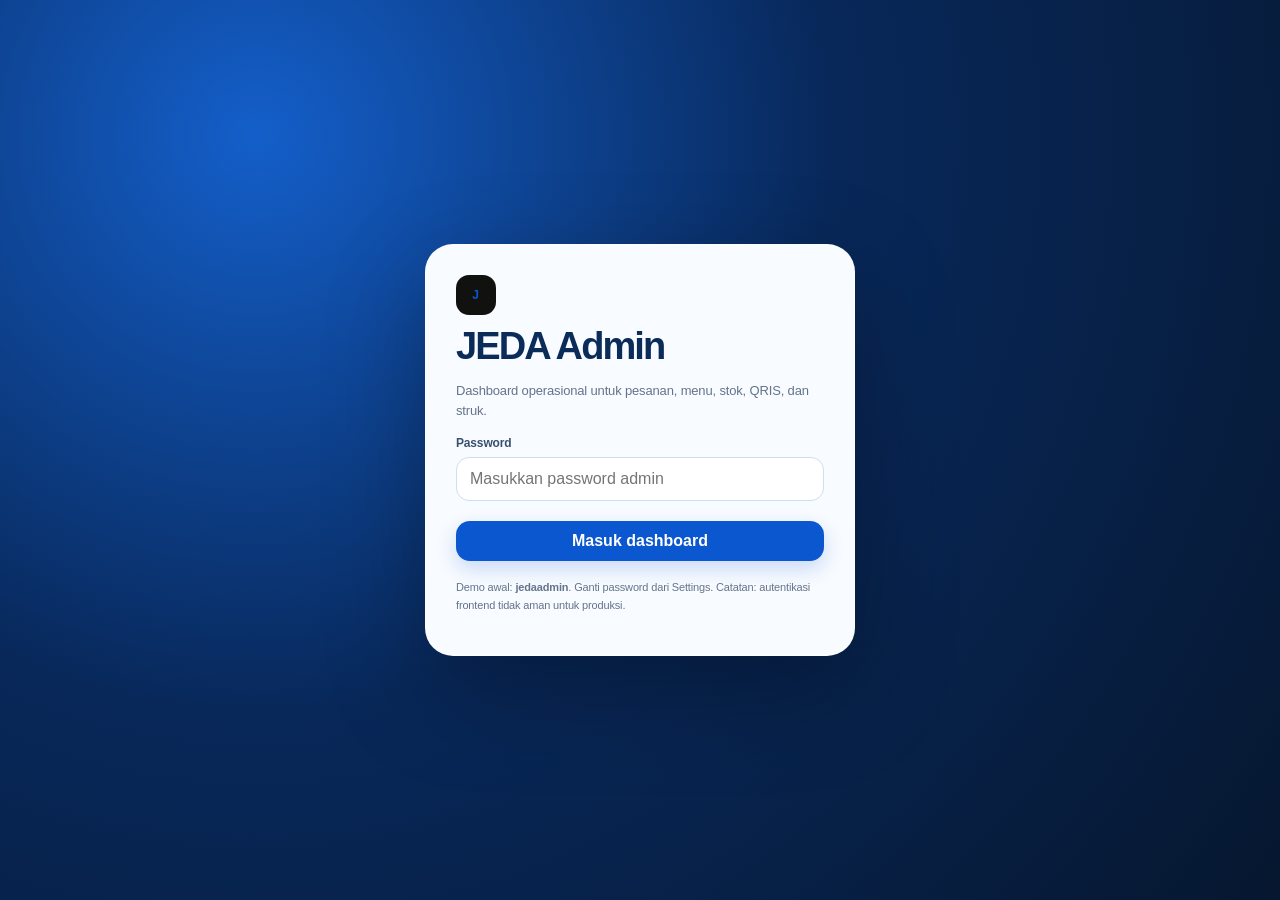
==== admin/index.html @ b6c86315 "Add files via upload" ====
<!doctype html>
<html lang="id">
<head>
  <meta charset="utf-8" />
  <meta name="viewport" content="width=device-width, initial-scale=1, viewport-fit=cover" />
  <meta name="theme-color" content="#0b57d0" />
  <title>JEDA Space — Order at Your Table</title>
  <style>
    :root{
      --ink:#171713;--muted:#6f7068;--paper:#f4f1e8;--card:#fffdf7;--line:#ded8ca;
      --accent:#ffc928;--accent2:#fff4c2;--brown:#5f4636;--danger:#b42318;--warn:#b54708;
      --shadow:0 18px 50px rgba(33,33,25,.08);--radius:26px;--radius-sm:16px;
    }
    *{box-sizing:border-box} html{scroll-behavior:smooth}
    body{margin:0;background:var(--paper);color:var(--ink);font-family:Inter,ui-sans-serif,-apple-system,BlinkMacSystemFont,"Segoe UI",sans-serif;letter-spacing:-.01em}
    button,input,select,textarea{font:inherit} button{cursor:pointer}
    .hidden{display:none!important}
    .app{min-height:100vh}
    .shell{width:min(1180px,calc(100% - 28px));margin:0 auto}
    .topbar{position:sticky;top:0;z-index:40;background:color-mix(in srgb,var(--paper) 88%,transparent);backdrop-filter:blur(16px);border-bottom:1px solid rgba(86,82,72,.11)}
    .topbar-in{height:74px;display:flex;align-items:center;gap:18px;justify-content:space-between}
    .brand{display:flex;align-items:center;gap:12px;text-decoration:none;color:inherit;min-width:0}
    .brand-mark{width:40px;height:40px;border-radius:13px;background:#11110f;color:var(--accent);display:grid;place-items:center;font-weight:900;font-size:12px;letter-spacing:.08em;overflow:hidden;flex:0 0 auto}
    .brand-mark img{width:100%;height:100%;object-fit:cover}
    .brand-copy b{display:block;font-size:17px;line-height:1}.brand-copy span{display:block;color:var(--muted);font-size:11px;margin-top:5px;letter-spacing:.06em;text-transform:uppercase}
    .table-pill,.status-pill,.chip{display:inline-flex;align-items:center;gap:8px;border:1px solid var(--line);background:rgba(255,255,255,.42);padding:9px 12px;border-radius:999px;font-size:12px;font-weight:700}
    .dot{width:7px;height:7px;border-radius:50%;background:var(--accent);box-shadow:0 0 0 4px rgba(189,255,99,.18)}
    .hero{padding:46px 0 28px}.hero-grid{display:grid;grid-template-columns:1.25fr .75fr;gap:22px}
    .hero-card{border-radius:34px;background:#11110f;color:#fff;padding:40px;min-height:360px;position:relative;overflow:hidden;box-shadow:var(--shadow)}
    .hero-card:after{content:"";position:absolute;width:360px;height:360px;border-radius:50%;right:-120px;bottom:-170px;background:radial-gradient(circle at 30% 30%,var(--accent),rgba(189,255,99,.05) 60%,transparent 65%);opacity:.9}
    .eyebrow{font-size:12px;text-transform:uppercase;letter-spacing:.16em;color:#c8c8bf;font-weight:800}.hero h1{font-size:clamp(42px,6vw,76px);line-height:.92;letter-spacing:-.06em;margin:18px 0 20px;max-width:740px}.hero p{max-width:620px;color:#c8c8bf;line-height:1.7;font-size:15px}
    .hero-row{display:flex;gap:10px;flex-wrap:wrap;margin-top:30px}.hero-badge{font-size:12px;padding:10px 12px;border-radius:999px;background:#262620;border:1px solid #3b3b33;color:#f3f0e8}
    .mini-panel{background:var(--card);border:1px solid var(--line);border-radius:34px;padding:26px;display:flex;flex-direction:column;justify-content:space-between;box-shadow:var(--shadow)}
    .mini-panel .label{color:var(--muted);font-size:12px;text-transform:uppercase;letter-spacing:.13em;font-weight:800}.mini-panel .big{font-size:30px;line-height:1.1;font-weight:850;letter-spacing:-.04em;margin:12px 0}.mini-panel .note{color:var(--muted);font-size:13px;line-height:1.6}
    .order-trace{display:grid;gap:10px;margin-top:24px}.trace-row{display:flex;gap:11px;align-items:center;font-size:13px}.trace-no{width:28px;height:28px;border-radius:50%;display:grid;place-items:center;background:#efebdf;border:1px solid var(--line);font-weight:800}.trace-row.active .trace-no{background:var(--accent);border-color:var(--accent)}
    .section{padding:28px 0 100px}.section-head{display:flex;align-items:end;justify-content:space-between;gap:20px;margin-bottom:20px}.section-head h2{font-size:32px;letter-spacing:-.04em;margin:0}.section-head p{margin:7px 0 0;color:var(--muted);font-size:14px}
    .category-row{display:flex;gap:9px;overflow:auto;padding:3px 0 14px;scrollbar-width:none}.category-row::-webkit-scrollbar{display:none}.category-btn{white-space:nowrap;padding:11px 15px;border-radius:999px;border:1px solid var(--line);background:transparent;font-weight:750;color:#56564f}.category-btn.active{background:var(--ink);color:#fff;border-color:var(--ink)}
    .menu-grid{display:grid;grid-template-columns:repeat(3,1fr);gap:16px}.menu-card{background:var(--card);border:1px solid var(--line);border-radius:24px;padding:18px;display:flex;flex-direction:column;min-height:250px;transition:.22s transform,.22s box-shadow}.menu-card:hover{transform:translateY(-3px);box-shadow:var(--shadow)}
    .menu-visual{height:112px;border-radius:18px;background:linear-gradient(135deg,#27241f,#65513f);position:relative;overflow:hidden;padding:16px;color:#fff;display:flex;align-items:flex-end}.menu-visual:after{content:"";position:absolute;width:90px;height:90px;border-radius:50%;right:-20px;top:-20px;background:var(--accent);opacity:.88}.menu-visual[data-cat="Non Coffee"]{background:linear-gradient(135deg,#4d5240,#89936a)}.menu-visual[data-cat="Food"]{background:linear-gradient(135deg,#6f4d36,#b9865f)}.menu-visual[data-cat="Snack"]{background:linear-gradient(135deg,#5f5d4a,#afa67d)}
    .menu-visual span{position:relative;z-index:2;text-transform:uppercase;letter-spacing:.14em;font-size:10px;font-weight:800;opacity:.85}.menu-body{padding-top:16px}.menu-top{display:flex;justify-content:space-between;gap:12px}.menu-name{font-size:18px;font-weight:850;line-height:1.15}.menu-price{font-size:15px;font-weight:850;white-space:nowrap}.menu-desc{color:var(--muted);font-size:12px;line-height:1.55;margin:8px 0 14px;min-height:38px}.menu-foot{display:flex;justify-content:space-between;align-items:center;gap:10px;margin-top:auto}.stock{font-size:11px;color:var(--muted)}
    .btn{border:0;border-radius:14px;padding:11px 14px;background:var(--ink);color:#fff;font-weight:800}.btn:hover{filter:brightness(1.08)}.btn.accent{background:var(--accent);color:var(--ink)}.btn.ghost{background:transparent;color:var(--ink);border:1px solid var(--line)}.btn.danger{background:#fff0ed;color:var(--danger);border:1px solid #ffd4cc}.btn.sm{padding:8px 10px;font-size:12px;border-radius:11px}
    .cart-fab{position:fixed;right:20px;bottom:20px;z-index:50;display:flex;align-items:center;gap:12px;background:var(--ink);color:#fff;border:0;border-radius:18px;padding:13px 15px 13px 16px;box-shadow:0 20px 55px rgba(0,0,0,.22)}.cart-fab .count{min-width:27px;height:27px;border-radius:9px;background:var(--accent);color:var(--ink);display:grid;place-items:center;font-weight:900}.cart-fab small{display:block;color:#bdbdb2;font-weight:650;text-align:left}.cart-fab strong{display:block;text-align:left}
    .drawer-backdrop{position:fixed;inset:0;background:rgba(17,17,15,.46);z-index:70;opacity:0;pointer-events:none;transition:.2s}.drawer-backdrop.open{opacity:1;pointer-events:auto}.drawer{position:absolute;right:0;top:0;height:100%;width:min(460px,100%);background:var(--paper);padding:22px;overflow:auto;transform:translateX(100%);transition:.25s}.drawer-backdrop.open .drawer{transform:translateX(0)}
    .drawer-head{display:flex;justify-content:space-between;align-items:center;margin-bottom:18px}.drawer-head h3{font-size:28px;letter-spacing:-.04em;margin:0}.icon-btn{width:40px;height:40px;border-radius:12px;border:1px solid var(--line);background:var(--card);font-weight:900}
    .cart-line{display:grid;grid-template-columns:1fr auto;gap:12px;border-bottom:1px solid var(--line);padding:14px 0}.cart-line h4{margin:0 0 6px}.cart-line small{color:var(--muted)}.qty{display:flex;align-items:center;gap:8px}.qty button{width:28px;height:28px;border-radius:9px;border:1px solid var(--line);background:var(--card)}
    .summary{margin-top:18px;padding:16px;border:1px solid var(--line);background:var(--card);border-radius:18px}.sumrow{display:flex;justify-content:space-between;font-size:13px;padding:7px 0}.sumrow.total{font-size:17px;font-weight:900;border-top:1px dashed var(--line);margin-top:8px;padding-top:13px}
    .field{display:grid;gap:7px;margin:14px 0}.field label{font-size:12px;font-weight:800;color:#505048}.field input,.field select,.field textarea{width:100%;border:1px solid var(--line);background:var(--card);border-radius:13px;padding:12px 13px;outline:none}.field input:focus,.field select:focus,.field textarea:focus{border-color:#93947e;box-shadow:0 0 0 3px rgba(189,255,99,.22)}
    .modal-backdrop{position:fixed;inset:0;background:rgba(10,10,9,.56);z-index:100;display:grid;place-items:center;padding:18px}.modal{width:min(540px,100%);max-height:92vh;overflow:auto;background:var(--paper);border-radius:28px;padding:24px;box-shadow:0 30px 100px rgba(0,0,0,.35)}.modal h3{font-size:29px;letter-spacing:-.04em;margin:0 0 8px}.modal p{color:var(--muted);font-size:13px;line-height:1.55}.qr-box{background:#fff;border-radius:22px;padding:18px;margin:16px auto;width:min(300px,100%);aspect-ratio:1;display:grid;place-items:center;border:1px solid var(--line)}.qr-box img{max-width:100%;max-height:100%;object-fit:contain}.qr-demo{display:grid;grid-template-columns:repeat(11,1fr);width:100%;height:100%;gap:2px;padding:8px}.qr-demo i{background:#fff}.qr-demo i.on{background:#111}
    .order-banner{margin:0 auto 25px;background:var(--accent2);border:1px solid #cde898;border-radius:22px;padding:18px;display:flex;align-items:center;justify-content:space-between;gap:16px}.order-banner strong{font-size:16px}.order-banner p{font-size:12px;color:#5d644d;margin:5px 0 0}
    .rating{display:flex;gap:6px;font-size:26px}.star{border:0;background:transparent;padding:2px;filter:grayscale(1);opacity:.45}.star.on,.star:hover{filter:none;opacity:1}
    /* admin */
    .admin{background:#efede7;min-height:100vh}.admin-shell{display:grid;grid-template-columns:250px 1fr;min-height:100vh}.sidebar{background:#12120f;color:#fff;padding:24px 18px;position:sticky;top:0;height:100vh}.side-brand{padding:7px 8px 26px;border-bottom:1px solid #2a2a24}.side-brand h2{margin:0;font-size:23px}.side-brand span{display:block;color:#919188;font-size:11px;margin-top:5px;text-transform:uppercase;letter-spacing:.13em}.nav{display:grid;gap:6px;margin-top:20px}.nav button{border:0;background:transparent;color:#aaa99f;padding:12px 12px;border-radius:12px;text-align:left;font-weight:750}.nav button.active,.nav button:hover{background:#24241f;color:#fff}.side-bottom{position:absolute;bottom:24px;left:18px;right:18px}.admin-main{padding:26px}.admin-head{display:flex;justify-content:space-between;gap:16px;align-items:center;margin-bottom:22px}.admin-head h1{font-size:34px;letter-spacing:-.05em;margin:0}.admin-head p{color:var(--muted);font-size:13px;margin:5px 0 0}.admin-actions{display:flex;gap:8px;align-items:center}
    .metrics{display:grid;grid-template-columns:repeat(4,1fr);gap:12px;margin-bottom:20px}.metric{padding:18px;background:#fff;border:1px solid #dcd8cd;border-radius:20px}.metric span{font-size:11px;color:var(--muted);text-transform:uppercase;letter-spacing:.1em;font-weight:800}.metric strong{display:block;font-size:28px;letter-spacing:-.04em;margin-top:8px}.metric small{color:var(--muted)}
    .panel{background:#fff;border:1px solid #dcd8cd;border-radius:22px;padding:18px}.panel-title{display:flex;align-items:center;justify-content:space-between;gap:12px;margin-bottom:14px}.panel-title h3{margin:0;font-size:20px}.table-wrap{overflow:auto}.data-table{width:100%;border-collapse:collapse;min-width:760px}.data-table th{font-size:10px;text-transform:uppercase;letter-spacing:.1em;color:var(--muted);text-align:left;padding:11px 10px;border-bottom:1px solid #e7e3da}.data-table td{font-size:12px;padding:12px 10px;border-bottom:1px solid #eeeae1;vertical-align:middle}.data-table tr:last-child td{border-bottom:0}.badge{font-size:10px;font-weight:900;padding:6px 8px;border-radius:999px;display:inline-flex}.badge.new{background:#fff2cf;color:#8a5b00}.badge.paid{background:#e8f4ff;color:#175c96}.badge.process{background:#f0e9ff;color:#6842a5}.badge.done{background:#e7f8e8;color:#22722b}.badge.cancel{background:#ffe8e5;color:#9b2e24}
    .admin-grid{display:grid;grid-template-columns:1.25fr .75fr;gap:16px}.editor-grid{display:grid;grid-template-columns:repeat(2,1fr);gap:10px}.settings-grid{display:grid;grid-template-columns:1fr 1fr;gap:16px}.file-drop{border:1px dashed #bbb5a9;border-radius:15px;padding:16px;text-align:center;color:var(--muted);font-size:12px;background:#faf8f2}.file-drop img{max-width:160px;max-height:160px;display:block;margin:10px auto;border-radius:12px}.login-wrap{min-height:100vh;display:grid;place-items:center;background:#11110f;padding:18px}.login-card{width:min(430px,100%);background:var(--paper);padding:30px;border-radius:28px}.login-card h1{font-size:38px;margin:10px 0 8px;letter-spacing:-.05em}.login-card p{color:var(--muted);line-height:1.6;font-size:13px}.error{color:var(--danger);font-size:12px;font-weight:700}
    .toast-stack{position:fixed;right:18px;top:88px;z-index:200;display:grid;gap:8px}.toast{background:#111;color:#fff;padding:12px 14px;border-radius:13px;box-shadow:var(--shadow);font-size:12px;animation:toastIn .25s ease}.toast b{color:var(--accent)}@keyframes toastIn{from{transform:translateY(-8px);opacity:0}to{transform:none;opacity:1}}
    @media(max-width:900px){.hero-grid,.admin-grid,.settings-grid{grid-template-columns:1fr}.menu-grid{grid-template-columns:repeat(2,1fr)}.metrics{grid-template-columns:repeat(2,1fr)}.admin-shell{grid-template-columns:1fr}.sidebar{position:relative;height:auto}.side-bottom{position:static;margin-top:20px}.nav{display:flex;overflow:auto}.nav button{white-space:nowrap}.hero-card{min-height:330px}}
    @media(max-width:560px){.shell{width:min(100% - 18px,1180px)}.topbar-in{height:66px}.brand-copy span{display:none}.hero{padding-top:20px}.hero-card{padding:28px 22px;border-radius:26px}.hero h1{font-size:48px}.mini-panel{border-radius:26px}.menu-grid{grid-template-columns:1fr}.section-head{align-items:flex-start;flex-direction:column}.admin-main{padding:16px}.metrics{grid-template-columns:1fr 1fr}.metric strong{font-size:22px}.editor-grid{grid-template-columns:1fr}.cart-fab{left:12px;right:12px;bottom:12px;justify-content:space-between}.order-banner{align-items:flex-start;flex-direction:column}}


    /* ===== JEDA customer storefront — mobile-first menu UI ===== */
    #customerApp{background:#fff;color:#171717;min-height:100vh;--jeda-yellow:#ffc928;--jeda-black:#101010;--jeda-soft:#f6f6f4;--jeda-line:#ececea}
    #customerApp .shell{width:min(100% - 40px,920px)}
    .customer-topbar{position:sticky;top:0;z-index:60;background:rgba(255,255,255,.96);backdrop-filter:blur(18px);border-bottom:1px solid #e8e8e6;box-shadow:0 1px 0 rgba(0,0,0,.02)}
    .customer-head-in{padding:17px 0 14px}
    .customer-brand-row{display:flex;align-items:center;justify-content:space-between;gap:16px;margin-bottom:17px}
    .customer-brand{display:flex;align-items:center;gap:11px;text-decoration:none;color:inherit;min-width:0}
    .customer-brand-logo{width:48px;height:48px;border-radius:15px;overflow:hidden;background:#000;display:grid;place-items:center;box-shadow:0 6px 18px rgba(0,0,0,.09);flex:0 0 auto}
    .customer-brand-logo img{width:100%;height:100%;object-fit:cover}
    .customer-brand-copy b{display:block;font-size:16px;letter-spacing:-.025em}.customer-brand-copy span{font-size:11px;color:#888;display:block;margin-top:3px;letter-spacing:.02em}
    .dine-badge{height:37px;border:1px solid #dededb;background:#fff;border-radius:999px;padding:0 12px;display:inline-flex;align-items:center;gap:7px;font-size:12px;font-weight:760;color:#262626}
    .dine-badge i{width:7px;height:7px;background:var(--jeda-yellow);border:1px solid #111;border-radius:50%;display:block}
    .order-context{padding-left:1px}.order-context-kicker{font-size:14px;color:#333;margin-bottom:4px;font-weight:560}
    .order-context-main{display:flex;align-items:center;justify-content:space-between;gap:14px}.order-context-main h1{font-size:25px;line-height:1.1;letter-spacing:-.04em;margin:0;font-weight:850}.order-context-main .chev{width:21px;height:21px;flex:0 0 auto}
    .store-meta{display:flex;align-items:center;gap:7px;margin-top:6px;color:#888;font-size:13px;font-weight:620}.store-meta .open-copy{color:#198754;font-weight:790}.store-meta .sep{color:#c4c4c0}
    .customer-filter-row{display:flex;gap:10px;align-items:center;margin-top:18px;min-width:0}
    .round-filter{width:49px;height:45px;border-radius:999px;border:1.4px solid #c8c8c5;background:#fff;display:grid;place-items:center;flex:0 0 auto;color:#171717;transition:.18s}.round-filter:hover,.round-filter.active{border-color:#111;background:#111;color:var(--jeda-yellow)}
    .round-filter svg{width:21px;height:21px}
    #customerApp .category-row{display:flex;gap:9px;overflow-x:auto;padding:1px;scrollbar-width:none;flex:1;min-width:0}.category-row::-webkit-scrollbar{display:none}
    #customerApp .category-btn{white-space:nowrap;height:45px;padding:0 18px;border-radius:999px;border:1.4px solid #d2d2cf;background:#fff;color:#626262;font-size:13px;font-weight:690;transition:.18s}
    #customerApp .category-btn.active{background:#111;color:#fff;border-color:#111;box-shadow:none}.category-btn.active:after{content:"";display:inline-block;width:6px;height:6px;background:var(--jeda-yellow);border-radius:50%;margin-left:8px;vertical-align:1px}
    .search-box{display:grid;grid-template-columns:1fr 38px;align-items:center;gap:5px;max-height:0;opacity:0;overflow:hidden;transition:.22s ease;margin-top:0}.search-box.open{max-height:58px;opacity:1;margin-top:12px}
    .search-box input{height:46px;border:1.4px solid #d8d8d5;border-radius:14px;background:#fafafa;padding:0 15px;outline:0;font:inherit;font-size:14px}.search-box input:focus{border-color:#111;background:#fff;box-shadow:0 0 0 3px rgba(255,201,40,.20)}
    .search-box button{width:38px;height:38px;border:0;background:#f1f1ef;border-radius:11px;font-size:19px;color:#555}
    .customer-menu-area{padding:23px 0 112px}.customer-menu-area .shell{width:min(100%,920px)}
    #customerApp .order-banner{margin:0 20px 22px;background:#fff8df;border:1px solid #f2d97c;border-radius:17px;padding:15px 16px;box-shadow:none}
    #customerApp .order-banner p{color:#6b6042;margin:4px 0 0}
    #customerApp .menu-grid{display:block}
    .recommend-section{padding:0 20px 26px;border-bottom:11px solid #f6f6f4}
    .mobile-section-head{display:flex;justify-content:space-between;align-items:center;gap:16px;margin-bottom:14px}.mobile-section-head h2{font-size:21px;letter-spacing:-.035em;margin:0;font-weight:850}.mobile-section-head button{border:0;background:transparent;padding:4px 0;color:#8d6b00;font-size:12px;font-weight:800}
    .recommend-track{display:flex;gap:12px;overflow-x:auto;scroll-snap-type:x proximity;padding:1px 1px 8px;margin-right:-20px;scrollbar-width:none}.recommend-track::-webkit-scrollbar{display:none}
    .recommend-card{width:min(83vw,390px);min-width:min(83vw,390px);min-height:156px;border:1px solid #e4e4e1;border-radius:17px;background:#fff;box-shadow:0 5px 15px rgba(0,0,0,.055);padding:13px;display:grid;grid-template-columns:118px 1fr;gap:14px;position:relative;scroll-snap-align:start}
    .recommend-card .product-visual{height:130px;border-radius:13px}.recommend-copy{padding:5px 38px 5px 0;display:flex;flex-direction:column}.recommend-copy .promo-tag{align-self:flex-start;background:#ff554f;color:#fff;font-size:9px;font-weight:820;border-radius:999px;padding:5px 8px;margin-bottom:8px}.recommend-copy h3{font-size:17px;line-height:1.18;letter-spacing:-.025em;margin:0 0 6px}.recommend-copy p{font-size:11px;line-height:1.42;color:#8a8a87;margin:0 0 8px;display:-webkit-box;-webkit-line-clamp:2;-webkit-box-orient:vertical;overflow:hidden}.recommend-price{margin-top:auto;font-size:15px;font-weight:850}
    .fav-btn{position:absolute;right:12px;top:11px;width:33px;height:33px;border:0;background:transparent;border-radius:50%;display:grid;place-items:center;color:#73736f}.fav-btn svg{width:24px;height:24px;fill:transparent;stroke:currentColor;stroke-width:1.9}.fav-btn.liked{color:#111}.fav-btn.liked svg{fill:var(--jeda-yellow);stroke:#111}
    .quick-add{position:absolute;right:13px;bottom:13px;width:38px;height:38px;border-radius:50%;border:0;background:#111;color:var(--jeda-yellow);font-size:26px;line-height:1;display:grid;place-items:center;font-weight:500;box-shadow:0 5px 12px rgba(0,0,0,.12)}.quick-add:disabled{background:#d3d3d0;color:#fff;box-shadow:none}
    .menu-category-block{padding:25px 20px 21px;border-bottom:11px solid #f6f6f4}.menu-category-block:last-child{border-bottom:0}.menu-category-title{display:flex;align-items:center;justify-content:space-between;margin-bottom:17px}.menu-category-title h2{font-size:21px;letter-spacing:-.035em;margin:0;font-weight:850}.menu-category-title span{color:#858582;font-size:12px}
    .menu-list{display:grid;gap:21px}.menu-list-card{min-height:126px;display:grid;grid-template-columns:126px minmax(0,1fr) 43px;gap:14px;position:relative}.product-visual{width:100%;height:126px;border-radius:15px;overflow:hidden;position:relative;background:#f2f2ef;isolation:isolate}.product-visual img{width:100%;height:100%;object-fit:cover;display:block}.product-visual:before{content:"";position:absolute;inset:0;z-index:-2;background:linear-gradient(145deg,#e8e0d7,#f6f1ec)}.product-visual.coffee:before{background:linear-gradient(145deg,#c9926b,#4c2d1e)}.product-visual.non-coffee:before{background:linear-gradient(145deg,#8db6b5,#d8e7dd)}.product-visual.food:before{background:linear-gradient(145deg,#d8b18f,#7e543a)}.product-visual.snack:before{background:linear-gradient(145deg,#edcf92,#9d6b2e)}
    .product-visual .visual-badge{position:absolute;left:10px;bottom:9px;color:#fff;font-size:9px;text-transform:uppercase;letter-spacing:.12em;font-weight:850;text-shadow:0 1px 8px rgba(0,0,0,.25)}.product-visual .visual-mark{position:absolute;inset:0;display:grid;place-items:center;font-size:36px;font-weight:950;color:rgba(255,255,255,.9);letter-spacing:-.08em;text-shadow:0 2px 12px rgba(0,0,0,.18)}
    .menu-list-copy{padding-top:1px;padding-bottom:3px;display:flex;flex-direction:column;min-width:0}.menu-list-copy h3{font-size:17px;line-height:1.2;letter-spacing:-.027em;margin:0 0 8px;font-weight:830}.menu-list-copy p{font-size:12px;line-height:1.45;color:#858582;margin:0 0 8px;display:-webkit-box;-webkit-line-clamp:2;-webkit-box-orient:vertical;overflow:hidden}.menu-list-price{font-size:15px;font-weight:850;margin-top:auto}.menu-list-stock{font-size:10px;color:#999;margin-top:3px}.menu-list-card .fav-btn{right:2px;top:-5px}.menu-list-card .quick-add{right:0;bottom:3px}
    .empty-menu-state{padding:56px 24px;text-align:center;color:#777}.empty-menu-state strong{display:block;color:#222;font-size:18px;margin-bottom:6px}
    #customerApp .cart-fab{position:fixed;left:18px;right:18px;bottom:calc(15px + env(safe-area-inset-bottom));z-index:70;border-radius:17px;padding:13px 14px 13px 17px;background:#101010;color:#fff;border:1px solid #111;box-shadow:0 18px 44px rgba(0,0,0,.24);justify-content:space-between}.cart-fab .count{background:var(--jeda-yellow);color:#111;border-radius:50%;height:31px;min-width:31px}.cart-fab small{color:#aaa;font-size:10px}.cart-fab strong{font-size:14px;margin-top:2px}
    #customerApp .drawer{background:#fff}#customerApp .drawer-head h3{font-size:24px}#customerApp .summary{background:#fafafa}#customerApp .btn.accent{background:var(--jeda-yellow);color:#111}
    #customerApp .modal{background:#fff}#customerApp .qr-box{border-color:#e7e7e4}
    @media(min-width:700px){#customerApp .shell{width:min(100% - 48px,920px)}.customer-head-in{padding-top:22px}.customer-brand-logo{width:54px;height:54px}.order-context-main h1{font-size:30px}.customer-menu-area{padding-top:30px}.recommend-section,.menu-category-block{padding-left:24px;padding-right:24px}.recommend-track{margin-right:-24px}.menu-list{grid-template-columns:1fr 1fr;gap:28px 32px}.menu-list-card{grid-template-columns:120px minmax(0,1fr) 40px}.product-visual{height:120px}.recommend-card{min-width:390px}.cart-fab{max-width:520px;margin:auto}}
    @media(max-width:430px){#customerApp .shell{width:calc(100% - 34px)}.customer-brand-row{margin-bottom:14px}.customer-brand-logo{width:43px;height:43px;border-radius:13px}.customer-brand-copy b{font-size:15px}.customer-brand-copy span{font-size:10px}.order-context-main h1{font-size:23px}.customer-filter-row{gap:8px}.round-filter{width:45px;height:42px}.round-filter svg{width:19px;height:19px}#customerApp .category-btn{height:42px;padding:0 15px}.recommend-section,.menu-category-block{padding-left:17px;padding-right:17px}.recommend-track{margin-right:-17px}.recommend-card{grid-template-columns:108px 1fr;min-height:146px;padding:11px;gap:12px}.recommend-card .product-visual{height:122px}.menu-list-card{grid-template-columns:112px minmax(0,1fr) 40px;gap:12px;min-height:112px}.product-visual{height:112px}.menu-list-copy h3{font-size:16px}.menu-list-copy p{font-size:11.5px}.customer-menu-area .shell{width:100%}}



    /* ===== JEDA Space Blue System — customer + admin ===== */
    :root{
      --ink:#0b1f3a;--muted:#64748b;--paper:#f5f9ff;--card:#ffffff;--line:#dce8f7;
      --accent:#0b57d0;--accent2:#eaf3ff;--brown:#174ea6;--danger:#c62828;--warn:#b26a00;
      --shadow:0 18px 50px rgba(15,76,155,.10);
    }
    body{background:#f5f9ff;color:#10233f}
    .btn{background:#12305a;color:#fff}.btn.accent{background:#0b57d0;color:#fff;box-shadow:0 8px 20px rgba(11,87,208,.20)}
    .btn.ghost{background:#fff;color:#174ea6;border-color:#cbdcf3}.btn.danger{background:#fff3f2;color:#b42318;border-color:#ffd0cc}
    .field label{color:#38506f}.field input,.field select,.field textarea{background:#fff;border-color:#cfdef1;color:#10233f}
    .field input:focus,.field select:focus,.field textarea:focus{border-color:#4285f4;box-shadow:0 0 0 3px rgba(66,133,244,.14)}
    .chip,.table-pill,.status-pill{border-color:#c8dcf5;background:#f5f9ff;color:#234a78}.dot{background:#37a0ff;box-shadow:0 0 0 4px rgba(55,160,255,.14)}

    #customerApp{background:#fff;color:#10233f;--jeda-blue:#0b57d0;--jeda-blue-dark:#073b8c;--jeda-blue-soft:#eaf3ff;--jeda-blue-pale:#f5f9ff;--jeda-yellow:#ffc928;--jeda-black:#10233f;--jeda-soft:#f4f8fd;--jeda-line:#dce8f7}
    .customer-topbar{background:rgba(247,251,255,.97);border-bottom-color:#d9e8f8;box-shadow:0 6px 22px rgba(35,93,157,.06)}
    .customer-brand-logo{background:#061a36;box-shadow:0 7px 20px rgba(11,87,208,.15);outline:2px solid rgba(66,133,244,.10)}
    .customer-brand-copy b,.order-context-main h1{color:#0c2850}.customer-brand-copy span{color:#6b7f99}
    .dine-badge{border-color:#bfd7f4;background:#eaf3ff;color:#174ea6}.dine-badge i{background:#4285f4;border-color:#0b57d0}
    .order-context-kicker{color:#4f6d91}.store-meta{color:#70839c}.store-meta .open-copy{color:#0b57d0}
    .round-filter{border-color:#bdd2ee;color:#174ea6;background:#fff}.round-filter:hover,.round-filter.active{border-color:#0b57d0;background:#0b57d0;color:#fff}
    #customerApp .category-btn{border-color:#cbdcf1;background:#fff;color:#536b88}
    #customerApp .category-btn.active{background:#0b57d0;color:#fff;border-color:#0b57d0;box-shadow:0 6px 16px rgba(11,87,208,.16)}
    .category-btn.active:after{background:#86c8ff}.search-box input{border-color:#cfdef1;background:#f7fbff}.search-box input:focus{border-color:#4285f4;background:#fff;box-shadow:0 0 0 3px rgba(66,133,244,.13)}.search-box button{background:#eaf3ff;color:#174ea6}
    #customerApp .order-banner{background:#eaf3ff;border-color:#bdd7f7;box-shadow:0 8px 24px rgba(11,87,208,.06)}#customerApp .order-banner p{color:#496b91}
    .recommend-section,.menu-category-block{border-bottom-color:#eef5fd}.mobile-section-head button{color:#0b57d0}
    .recommend-card{border-color:#dbe8f6;box-shadow:0 7px 18px rgba(36,85,139,.07)}.recommend-copy .promo-tag{background:#0b57d0}
    .fav-btn{color:#6a7f98}.fav-btn.liked{color:#0b57d0}.fav-btn.liked svg{fill:#ddecff;stroke:#0b57d0}
    .quick-add{background:#0b57d0;color:#fff;box-shadow:0 7px 16px rgba(11,87,208,.22)}.quick-add:disabled{background:#c8d5e5;color:#fff}
    .product-visual:before{background:linear-gradient(145deg,#dbeaff,#f3f8ff)}.product-visual.coffee:before{background:linear-gradient(145deg,#83b9ff,#174ea6)}.product-visual.non-coffee:before{background:linear-gradient(145deg,#b7e5ff,#4e8bc7)}.product-visual.food:before{background:linear-gradient(145deg,#b8cff7,#5478b8)}.product-visual.snack:before{background:linear-gradient(145deg,#cae0ff,#6a95d4)}
    #customerApp .cart-fab{background:#072b62;border-color:#072b62;box-shadow:0 18px 44px rgba(7,43,98,.28)}#customerApp .cart-fab .count{background:#2f80ed;color:#fff}.cart-fab small{color:#b9d0ef}
    #customerApp .drawer{background:#f8fbff}#customerApp .summary{background:#fff;border-color:#dce8f7}#customerApp .btn.accent{background:#0b57d0;color:#fff}
    #customerApp .modal{background:#f9fbff}.qr-box{border-color:#cbdcf1;box-shadow:0 8px 28px rgba(11,87,208,.08)}
    .payment-lock{display:flex;gap:10px;align-items:flex-start;background:#eaf3ff;border:1px solid #c6dcf8;border-radius:14px;padding:12px 13px;margin:12px 0 14px;color:#355b87;font-size:12px;line-height:1.5}.payment-lock .lock-dot{width:9px;height:9px;border-radius:50%;background:#0b57d0;box-shadow:0 0 0 5px rgba(11,87,208,.10);margin-top:4px;flex:0 0 auto}.payment-lock.confirmed{background:#eaf8f0;border-color:#b9e2c7;color:#28613e}.payment-lock.confirmed .lock-dot{background:#28a05a;box-shadow:0 0 0 5px rgba(40,160,90,.10)}
    #paidBtn:disabled{cursor:not-allowed;background:#d7e2ef!important;color:#7890aa!important;box-shadow:none!important;filter:none!important}.pay-waiting{position:relative;overflow:hidden}.pay-waiting:after{content:"";position:absolute;inset:0;background:linear-gradient(90deg,transparent,rgba(255,255,255,.55),transparent);transform:translateX(-100%);animation:payShimmer 1.8s infinite}@keyframes payShimmer{to{transform:translateX(100%)}}

    .admin{background:#f3f8ff}.sidebar{background:linear-gradient(180deg,#061b3a 0%,#08295d 100%);box-shadow:12px 0 36px rgba(9,46,100,.10)}.side-brand{border-bottom-color:rgba(255,255,255,.12)}.side-brand span{color:#9dbbe1}.nav button{color:#b8ccea}.nav button.active,.nav button:hover{background:#0b57d0;color:#fff}.side-bottom .btn.ghost{background:rgba(255,255,255,.06)!important;border-color:rgba(255,255,255,.18)!important}
    .admin-main{background:linear-gradient(180deg,#f7fbff 0%,#eff6ff 100%)}.admin-head h1{color:#0c2850}.admin-head p{color:#66809f}
    .metric,.panel{border-color:#d7e5f5;box-shadow:0 8px 26px rgba(34,84,140,.06)}.metric span{color:#66809f}.metric strong{color:#0c3c7a}.panel-title h3{color:#153a67}
    .data-table th{color:#66809f;border-bottom-color:#dce8f7}.data-table td{border-bottom-color:#edf3fa}.data-table select{border-color:#cbdcf1!important;color:#173b66;background:#fff}
    .badge.new{background:#fff4d8;color:#8b6300}.badge.paid{background:#e1efff;color:#0b57d0}.badge.process{background:#e9e6ff;color:#5e46b6}.badge.done{background:#e6f7ed;color:#257143}.badge.cancel{background:#ffe9e7;color:#a9342b}
    .file-drop{border-color:#aac7ea;background:#f7fbff;color:#6380a1}.login-wrap{background:radial-gradient(circle at 20% 15%,#145fca 0%,#08285a 45%,#06172f 100%)}.login-card{background:#f8fbff;border:1px solid rgba(255,255,255,.42);box-shadow:0 34px 100px rgba(0,0,0,.30)}.login-card h1{color:#0b2b59}
    .toast{background:#082b60}.toast b{color:#89c4ff}
    .admin-pay-action{display:inline-flex;align-items:center;gap:7px}.admin-pay-action:before{content:"✓";width:18px;height:18px;display:grid;place-items:center;border-radius:50%;background:rgba(255,255,255,.18);font-size:11px}

  </style>
</head>
<body>
<div id="customerApp" class="app hidden">
  <header class="customer-topbar">
    <div class="shell customer-head-in">
      <div class="customer-brand-row">
        <a class="customer-brand" href="#" aria-label="JEDA Space">
          <div class="customer-brand-logo" id="brandMarkCustomer">J</div>
          <div class="customer-brand-copy"><b>JEDA Space</b><span>coffee · food · pause</span></div>
        </a>
        <div class="dine-badge"><i></i><span>Dine In</span></div>
      </div>

      <div class="order-context">
        <div class="order-context-kicker">Pesan dari meja</div>
        <div class="order-context-main">
          <div>
            <h1>JEDA Space</h1>
            <div class="store-meta"><span id="tableLabel">Meja —</span><span class="sep">•</span><span class="open-copy">Buka sekarang</span></div>
          </div>
          <svg class="chev" viewBox="0 0 24 24" fill="none" stroke="currentColor" stroke-width="2"><path d="m6 9 6 6 6-6"/></svg>
        </div>
      </div>

      <div class="customer-filter-row">
        <button id="favoriteFilter" class="round-filter" aria-label="Tampilkan favorit" title="Favorit">
          <svg viewBox="0 0 24 24" fill="none" stroke="currentColor" stroke-width="2"><path d="M20.8 4.6a5.5 5.5 0 0 0-7.8 0L12 5.6l-1-1a5.5 5.5 0 0 0-7.8 7.8l1 1L12 21l7.8-7.6 1-1a5.5 5.5 0 0 0 0-7.8Z"/></svg>
        </button>
        <div id="categoryRow" class="category-row"></div>
        <button id="searchToggle" class="round-filter" aria-label="Cari menu" title="Cari menu">
          <svg viewBox="0 0 24 24" fill="none" stroke="currentColor" stroke-width="2.2"><circle cx="11" cy="11" r="7"/><path d="m20 20-3.6-3.6"/></svg>
        </button>
      </div>
      <div id="searchBox" class="search-box">
        <input id="menuSearch" autocomplete="off" placeholder="Cari kopi, makanan, snack..." />
        <button id="clearSearch" aria-label="Hapus pencarian">×</button>
      </div>
    </div>
  </header>

  <main class="customer-menu-area">
    <div class="shell">
      <div id="orderBanner" class="order-banner hidden"></div>
      <div id="menuGrid" class="menu-grid"></div>
    </div>
  </main>
  <button id="cartFab" class="cart-fab"><div><small>Keranjangmu</small><strong id="cartTotalMini">Rp0</strong></div><div class="count" id="cartCount">0</div></button>
</div>

<div id="adminRoot" class="hidden"></div>
<div id="drawerBackdrop" class="drawer-backdrop"><aside class="drawer"><div class="drawer-head"><h3>Pesananmu</h3><button class="icon-btn" id="closeDrawer">×</button></div><div id="cartLines"></div><div id="cartEmpty" style="padding:30px 0;color:var(--muted);text-align:center">Belum ada menu di keranjang.</div><div id="cartCheckout" class="hidden"><div class="field"><label>Catatan untuk bar / dapur</label><textarea id="orderNote" rows="3" placeholder="Contoh: less ice, sambal dipisah"></textarea></div><div class="summary" id="cartSummary"></div><button class="btn accent" style="width:100%;margin-top:12px" id="checkoutBtn">Lanjut pembayaran</button></div></aside></div>
<div id="modalRoot"></div><div id="toastStack" class="toast-stack"></div>

<script>
(() => {
  const rupiah = n => new Intl.NumberFormat('id-ID',{style:'currency',currency:'IDR',maximumFractionDigits:0}).format(n);
  const $ = s => document.querySelector(s);
  const $$ = s => [...document.querySelectorAll(s)];
  const uid = () => 'JD' + Date.now().toString().slice(-8) + Math.random().toString(36).slice(2,5).toUpperCase();
  const STORAGE = {menu:'jeda_menu_v1',orders:'jeda_orders_v1',settings:'jeda_settings_v1',cart:'jeda_cart_v1',admin:'jeda_admin_v1',favorites:'jeda_favorites_v1'};
  const BUILTIN_LOGO = '[data-uri]';
  const defaultMenu = [
    {id:'m1',name:'Jeda Signature',cat:'Coffee',price:28000,stock:30,active:true,desc:'Espresso, creamy milk, palm sugar, light sea salt.'},
    {id:'m2',name:'Americano',cat:'Coffee',price:22000,stock:40,active:true,desc:'Double espresso, water. Clean and straightforward.'},
    {id:'m3',name:'Cappuccino',cat:'Coffee',price:26000,stock:25,active:true,desc:'Espresso with balanced steamed milk and microfoam.'},
    {id:'m4',name:'Matcha Cloud',cat:'Non Coffee',price:30000,stock:20,active:true,desc:'Ceremonial-style matcha, milk, soft cream top.'},
    {id:'m5',name:'Chocolate Sea Salt',cat:'Non Coffee',price:29000,stock:18,active:true,desc:'Dark cocoa, milk and a subtle salty finish.'},
    {id:'m6',name:'Lychee Tea',cat:'Non Coffee',price:24000,stock:24,active:true,desc:'Light tea, lychee, citrus. Crisp and refreshing.'},
    {id:'m7',name:'Chicken Rice Bowl',cat:'Food',price:38000,stock:15,active:true,desc:'Savory chicken, warm rice, egg and house sauce.'},
    {id:'m8',name:'Creamy Pasta',cat:'Food',price:42000,stock:12,active:true,desc:'Creamy sauce, parmesan, herbs and toasted crumbs.'},
    {id:'m9',name:'Jeda Toast',cat:'Snack',price:26000,stock:16,active:true,desc:'Crisp toast, sweet cream, caramelized banana.'},
    {id:'m10',name:'French Fries',cat:'Snack',price:24000,stock:30,active:true,desc:'Crispy fries with our house seasoning.'}
  ];
  const defaultSettings = {service:0,tax:0,qris:'',gmaps:'https://www.google.com/maps',logo:BUILTIN_LOGO,storeName:'JEDA Space',adminPassword:'jedaadmin'};
  const state = {
    menu: JSON.parse(localStorage.getItem(STORAGE.menu)||'null') || defaultMenu,
    orders: JSON.parse(localStorage.getItem(STORAGE.orders)||'[]'),
    settings: {...defaultSettings,...(JSON.parse(localStorage.getItem(STORAGE.settings)||'{}'))},
    cart: JSON.parse(localStorage.getItem(STORAGE.cart)||'{}'),
    favorites: JSON.parse(localStorage.getItem(STORAGE.favorites)||'[]'),
    category:'All', table:'', adminTab:'orders', search:'', onlyFavorites:false
  };
  let paymentPoll=null;
  if(!state.settings.logo) state.settings.logo=BUILTIN_LOGO;
  const persist=()=>{localStorage.setItem(STORAGE.menu,JSON.stringify(state.menu));localStorage.setItem(STORAGE.orders,JSON.stringify(state.orders));localStorage.setItem(STORAGE.settings,JSON.stringify(state.settings));localStorage.setItem(STORAGE.cart,JSON.stringify(state.cart));localStorage.setItem(STORAGE.favorites,JSON.stringify(state.favorites));};
  const toast=(msg,accent='')=>{const el=document.createElement('div');el.className='toast';el.innerHTML=accent?`<b>${accent}</b> ${msg}`:msg;$('#toastStack').append(el);setTimeout(()=>el.remove(),3200)};
  const isAdmin = true;

  function applyBrand(){
    const mark=$('#brandMarkCustomer'); if(mark){const logo=state.settings.logo||BUILTIN_LOGO;mark.innerHTML=`<img alt="JEDA logo" src="${logo}">`;}
    document.title = (state.settings.storeName||'JEDA Space') + (isAdmin?' — Admin':' — Order at Your Table');
  }

  function customer(){
    $('#customerApp').classList.remove('hidden');
    const p=new URLSearchParams(location.search); state.table=p.get('table')||p.get('meja')||'Walk-in';
    $('#tableLabel').textContent=state.table==='Walk-in'?'Walk-in':'Meja '+state.table;
    applyBrand(); renderCategories(); renderFavoriteFilter(); renderMenu(); renderCart(); renderCurrentOrder();
    $('#cartFab').onclick=()=>$('#drawerBackdrop').classList.add('open');
    $('#closeDrawer').onclick=()=>$('#drawerBackdrop').classList.remove('open');
    $('#drawerBackdrop').onclick=e=>{if(e.target.id==='drawerBackdrop')e.currentTarget.classList.remove('open')};
    $('#checkoutBtn').onclick=checkout;
    $('#searchToggle').onclick=()=>{const box=$('#searchBox');box.classList.toggle('open');$('#searchToggle').classList.toggle('active',box.classList.contains('open'));if(box.classList.contains('open'))setTimeout(()=>$('#menuSearch').focus(),120)};
    $('#menuSearch').oninput=e=>{state.search=e.target.value.trim().toLowerCase();renderMenu()};
    $('#clearSearch').onclick=()=>{state.search='';$('#menuSearch').value='';renderMenu();$('#menuSearch').focus()};
    $('#favoriteFilter').onclick=()=>{state.onlyFavorites=!state.onlyFavorites;renderFavoriteFilter();renderMenu()};
  }
  function categoryLabel(c){return ({All:'Semua',Coffee:'Kopi','Non Coffee':'Non Kopi',Food:'Makanan',Snack:'Snack'})[c]||c}
  function renderCategories(){
    const cats=['All',...new Set(state.menu.filter(m=>m.active).map(m=>m.cat))];
    $('#categoryRow').innerHTML=cats.map(c=>`<button class="category-btn ${state.category===c?'active':''}" data-cat="${c}">${categoryLabel(c)}</button>`).join('');
    $$('#categoryRow button').forEach(b=>b.onclick=()=>{state.category=b.dataset.cat;renderCategories();renderMenu()});
  }
  function renderFavoriteFilter(){const b=$('#favoriteFilter');if(b)b.classList.toggle('active',state.onlyFavorites)}
  function toggleFavorite(id){state.favorites=state.favorites.includes(id)?state.favorites.filter(x=>x!==id):[...state.favorites,id];persist();renderMenu();}
  function visualClass(cat){return cat==='Coffee'?'coffee':cat==='Non Coffee'?'non-coffee':cat==='Food'?'food':'snack'}
  function productVisual(m,extra=''){return `<div class="product-visual ${visualClass(m.cat)} ${extra}">${m.image?`<img src="${m.image}" alt="${attr(m.name)}">`:`<div class="visual-mark">J.</div><div class="visual-badge">${categoryLabel(m.cat)}</div>`}</div>`}
  function favoriteButton(m){const liked=state.favorites.includes(m.id);return `<button class="fav-btn ${liked?'liked':''}" data-fav="${m.id}" aria-label="${liked?'Hapus dari':'Tambah ke'} favorit"><svg viewBox="0 0 24 24"><path d="M20.8 4.6a5.5 5.5 0 0 0-7.8 0L12 5.6l-1-1a5.5 5.5 0 0 0-7.8 7.8l1 1L12 21l7.8-7.6 1-1a5.5 5.5 0 0 0 0-7.8Z"/></svg></button>`}
  function renderMenu(){
    const q=state.search;
    let all=state.menu.filter(m=>m.active && (!q || `${m.name} ${m.desc||''} ${m.cat}`.toLowerCase().includes(q)));
    if(state.onlyFavorites) all=all.filter(m=>state.favorites.includes(m.id));
    const list=all.filter(m=>state.category==='All'||m.cat===state.category);
    if(!list.length){$('#menuGrid').innerHTML=`<div class="empty-menu-state"><strong>Menu tidak ditemukan</strong><span>Coba kategori atau kata pencarian yang lain.</span></div>`;return}
    let html='';
    if(state.category==='All' && !state.search && !state.onlyFavorites){
      const rec=all.slice(0,Math.min(4,all.length));
      html+=`<section class="recommend-section"><div class="mobile-section-head"><h2>Rekomendasi</h2><button id="seeAllMenu">Lihat Semua</button></div><div class="recommend-track">${rec.map((m,i)=>`<article class="recommend-card">${productVisual(m)}<div class="recommend-copy">${i===0?'<span class="promo-tag">JEDA PICK</span>':''}<h3>${esc(m.name)}</h3><p>${esc(m.desc||'Pilihan favorit untuk menemani jedamu.')}</p><div class="recommend-price">${rupiah(m.price)}</div></div>${favoriteButton(m)}<button class="quick-add" data-add="${m.id}" ${m.stock<=0?'disabled':''} aria-label="Tambah ${attr(m.name)}">${m.stock>0?'+':'×'}</button></article>`).join('')}</div></section>`;
    }
    const order=['Coffee','Non Coffee','Food','Snack'];
    const groups=(state.category==='All'?order.filter(c=>list.some(m=>m.cat===c)):[state.category]);
    html+=groups.map(cat=>{const items=list.filter(m=>m.cat===cat);return `<section class="menu-category-block"><div class="menu-category-title"><h2>${categoryLabel(cat)}</h2><span>${items.length} item</span></div><div class="menu-list">${items.map(m=>`<article class="menu-list-card">${productVisual(m)}<div class="menu-list-copy"><h3>${esc(m.name)}</h3><p>${esc(m.desc||'Dibuat fresh saat dipesan.')}</p><div class="menu-list-price">${rupiah(m.price)}</div><div class="menu-list-stock">${m.stock>0?m.stock+' tersedia':'Habis'}</div></div>${favoriteButton(m)}<button class="quick-add" data-add="${m.id}" ${m.stock<=0?'disabled':''} aria-label="Tambah ${attr(m.name)}">${m.stock>0?'+':'×'}</button></article>`).join('')}</div></section>`}).join('');
    $('#menuGrid').innerHTML=html;
    $$('[data-add]').forEach(b=>b.onclick=()=>addCart(b.dataset.add));
    $$('[data-fav]').forEach(b=>b.onclick=()=>toggleFavorite(b.dataset.fav));
    const see=$('#seeAllMenu');if(see)see.onclick=()=>{state.category='All';state.search='';state.onlyFavorites=false;$('#menuSearch').value='';renderCategories();renderFavoriteFilter();renderMenu()};
  }
  function addCart(id){const m=state.menu.find(x=>x.id===id);if(!m||m.stock<1)return;const q=state.cart[id]||0;if(q>=m.stock)return toast('Stok maksimum tercapai.');state.cart[id]=q+1;persist();renderCart();toast(m.name,'Ditambahkan');}
  function cartInfo(){const lines=Object.entries(state.cart).map(([id,qty])=>({m:state.menu.find(x=>x.id===id),qty})).filter(x=>x.m&&x.qty>0);const subtotal=lines.reduce((a,x)=>a+x.m.price*x.qty,0);const service=Math.round(subtotal*(+state.settings.service||0)/100);const tax=Math.round(subtotal*(+state.settings.tax||0)/100);return{lines,subtotal,service,tax,total:subtotal+service+tax};}
  function renderCart(){const c=cartInfo();$('#cartCount').textContent=c.lines.reduce((a,x)=>a+x.qty,0);$('#cartTotalMini').textContent=rupiah(c.total);$('#cartEmpty').classList.toggle('hidden',c.lines.length>0);$('#cartCheckout').classList.toggle('hidden',!c.lines.length);$('#cartLines').innerHTML=c.lines.map(x=>`<div class="cart-line"><div><h4>${esc(x.m.name)}</h4><small>${rupiah(x.m.price)} · ${x.m.cat}</small></div><div class="qty"><button data-dec="${x.m.id}">−</button><b>${x.qty}</b><button data-inc="${x.m.id}">+</button></div></div>`).join('');$$('[data-dec]').forEach(b=>b.onclick=()=>changeQty(b.dataset.dec,-1));$$('[data-inc]').forEach(b=>b.onclick=()=>changeQty(b.dataset.inc,1));$('#cartSummary').innerHTML=`<div class="sumrow"><span>Subtotal</span><b>${rupiah(c.subtotal)}</b></div>${c.service?`<div class="sumrow"><span>Service ${state.settings.service}%</span><b>${rupiah(c.service)}</b></div>`:''}${c.tax?`<div class="sumrow"><span>Pajak ${state.settings.tax}%</span><b>${rupiah(c.tax)}</b></div>`:''}<div class="sumrow total"><span>Total</span><span>${rupiah(c.total)}</span></div>`;}
  function changeQty(id,d){const m=state.menu.find(x=>x.id===id);state.cart[id]=Math.max(0,Math.min(m?.stock||0,(state.cart[id]||0)+d));if(!state.cart[id])delete state.cart[id];persist();renderCart();}
  function makeQrDemo(){let s='';for(let i=0;i<121;i++){let on=(i*7+i%3*11)%5<2||[0,1,2,11,22,98,99,100,108,109,110,120].includes(i);s+=`<i class="${on?'on':''}"></i>`}return `<div class="qr-demo">${s}</div>`}
  function checkout(){const c=cartInfo();if(!c.lines.length)return;$('#drawerBackdrop').classList.remove('open');const order={id:uid(),table:state.table,items:c.lines.map(x=>({id:x.m.id,name:x.m.name,price:x.m.price,qty:x.qty})),subtotal:c.subtotal,service:c.service,tax:c.tax,total:c.total,note:$('#orderNote').value.trim(),status:'pending_payment',createdAt:new Date().toISOString(),rating:null};state.orders.unshift(order);persist();showPayment(order);}
  function showPayment(o){
    if(paymentPoll){clearInterval(paymentPoll);paymentPoll=null}
    const isConfirmed=x=>x&&['paid','processing','ready','completed'].includes(x.status);
    $('#modalRoot').innerHTML=`<div class="modal-backdrop"><div class="modal"><div class="chip">Order ${o.id} · Meja ${esc(o.table)}</div><h3 style="margin-top:14px">Bayar dengan QRIS</h3><p>Scan QRIS di bawah menggunakan aplikasi pembayaranmu. Total pembayaran <b>${rupiah(o.total)}</b>.</p><div class="qr-box">${state.settings.qris?`<img src="${state.settings.qris}" alt="QRIS JEDA Space">`:makeQrDemo()}</div>${!state.settings.qris?'<p style="text-align:center;color:var(--warn)">QRIS demo. Admin dapat upload QRIS asli di menu Settings.</p>':''}<div class="payment-lock" id="paymentLock"><span class="lock-dot"></span><span id="paymentLockText"><b>Tombol dikunci sementara.</b><br>Selesaikan pembayaran QRIS. Admin akan memeriksa transaksi dan mengaktifkan tombol setelah pembayaran terkonfirmasi.</span></div><button class="btn accent pay-waiting" style="width:100%" id="paidBtn" disabled>Menunggu konfirmasi admin…</button><button class="btn ghost" style="width:100%;margin-top:8px" id="cancelPay">Tutup & tunggu konfirmasi</button></div></div>`;
    const sync=()=>{
      const stored=JSON.parse(localStorage.getItem(STORAGE.orders)||'[]');
      const fresh=stored.find(x=>x.id===o.id);
      if(fresh){const idx=state.orders.findIndex(x=>x.id===o.id);if(idx>=0)state.orders[idx]=fresh}
      const btn=$('#paidBtn'),box=$('#paymentLock'),txt=$('#paymentLockText');if(!btn)return;
      if(fresh?.status==='cancelled'){
        btn.disabled=true;btn.classList.remove('pay-waiting');btn.textContent='Pesanan dibatalkan';
        if(box){box.classList.remove('confirmed');txt.innerHTML='<b>Pesanan dibatalkan.</b><br>Hubungi staf JEDA jika pembayaran sudah terlanjur dilakukan.'}
        return;
      }
      if(isConfirmed(fresh)){
        btn.disabled=false;btn.classList.remove('pay-waiting');btn.textContent='Sudah Bayar • Lanjut';
        if(box){box.classList.add('confirmed');txt.innerHTML='<b>Pembayaran sudah dikonfirmasi admin.</b><br>Kamu dapat melanjutkan. Pesanan akan segera diproses.'}
      }
      renderCurrentOrder();
    };
    $('#paidBtn').onclick=()=>{const x=state.orders.find(x=>x.id===o.id);if(!isConfirmed(x))return toast('Tunggu admin mengonfirmasi pembayaran QRIS.','Belum dikonfirmasi');state.cart={};persist();renderCart();renderCurrentOrder();if(paymentPoll){clearInterval(paymentPoll);paymentPoll=null}$('#modalRoot').innerHTML='';toast('Pembayaran terkonfirmasi. Pesanan diteruskan ke tim JEDA.','Berhasil');};
    $('#cancelPay').onclick=()=>{if(paymentPoll){clearInterval(paymentPoll);paymentPoll=null}$('#modalRoot').innerHTML='';renderCurrentOrder()};
    sync();paymentPoll=setInterval(sync,1200);
  }
  function latestCustomerOrder(){return state.orders.find(o=>String(o.table)===String(state.table)&&!['cancelled'].includes(o.status));}
  function statusLabel(s){return({pending_payment:'Menunggu pembayaran',paid:'Pembayaran diterima',processing:'Sedang diproses',ready:'Pesanan siap',completed:'Pesanan selesai',cancelled:'Dibatalkan'})[s]||s}
  function renderCurrentOrder(){const o=latestCustomerOrder();if(!o){$('#orderBanner').classList.add('hidden');return}const b=$('#orderBanner');b.classList.remove('hidden');let extra='';if(o.status==='pending_payment')extra=`<button class="btn sm accent" data-open-payment="${o.id}">Lihat QRIS</button>`;if(o.status==='completed')extra=`<div><div style="font-size:11px;font-weight:800;margin-bottom:4px">Seberapa puas kamu?</div><div class="rating">${[1,2,3,4,5].map(n=>`<button class="star ${o.rating>=n?'on':''}" data-rate="${n}">★</button>`).join('')}</div></div>`;const msg=o.status==='pending_payment'?'Selesaikan QRIS lalu tunggu konfirmasi admin. Tombol lanjut baru aktif setelah pembayaran diverifikasi.':o.status==='paid'?'Pembayaran sudah dikonfirmasi. Pesananmu masuk ke antrean.':o.status==='processing'?'Barista/dapur sedang menyiapkan pesananmu.':o.status==='ready'?'Pesanan sedang disiapkan untuk diantar ke meja.':o.status==='completed'?'Terima kasih sudah mampir dan mengambil jeda bersama kami.':'Kami akan update status pesananmu di sini.';b.innerHTML=`<div><div class="chip">${o.id}</div><strong style="display:block;margin-top:9px">${statusLabel(o.status)}</strong><p>${msg}</p></div>${extra}`;$$('[data-open-payment]').forEach(btn=>btn.onclick=()=>showPayment(state.orders.find(x=>x.id===btn.dataset.openPayment)||o));$$('[data-rate]').forEach(btn=>btn.onclick=()=>{o.rating=+btn.dataset.rate;persist();renderCurrentOrder();if(o.rating>=4&&state.settings.gmaps)window.open(state.settings.gmaps,'_blank');else toast('Terima kasih atas feedback kamu.');});}

  function admin(){
    if(sessionStorage.getItem('jeda_admin_auth')!=='1')return renderLogin();
    renderAdminShell();
  }
  function renderLogin(){
    $('#adminRoot').classList.remove('hidden');$('#adminRoot').innerHTML=`<div class="login-wrap"><div class="login-card"><div class="brand-mark">J</div><h1>JEDA Admin</h1><p>Dashboard operasional untuk pesanan, menu, stok, QRIS, dan struk.</p><div class="field"><label>Password</label><input type="password" id="loginPass" autocomplete="current-password" placeholder="Masukkan password admin"></div><div class="error hidden" id="loginErr">Password salah.</div><button class="btn accent" style="width:100%;margin-top:6px" id="loginBtn">Masuk dashboard</button><p style="margin-top:18px;font-size:11px">Demo awal: <b>jedaadmin</b>. Ganti password dari Settings. Catatan: autentikasi frontend tidak aman untuk produksi.</p></div></div>`;
    $('#loginBtn').onclick=()=>{if($('#loginPass').value===state.settings.adminPassword){sessionStorage.setItem('jeda_admin_auth','1');renderAdminShell()}else $('#loginErr').classList.remove('hidden')};$('#loginPass').onkeydown=e=>{if(e.key==='Enter')$('#loginBtn').click()};
  }
  function renderAdminShell(){
    $('#adminRoot').classList.remove('hidden');$('#adminRoot').innerHTML=`<div class="admin"><div class="admin-shell"><aside class="sidebar"><div class="side-brand"><h2>JEDA Space</h2><span>Operations panel</span></div><div class="nav"><button data-tab="orders">Orders</button><button data-tab="menu">Menu & Inventory</button><button data-tab="settings">QRIS & Settings</button></div><div class="side-bottom"><button class="btn ghost" style="width:100%;color:#fff;border-color:#35352f" id="logoutBtn">Keluar</button></div></aside><main class="admin-main"><div id="adminContent"></div></main></div></div>`;
    $$('.nav button').forEach(b=>b.onclick=()=>{state.adminTab=b.dataset.tab;renderAdminContent()});$('#logoutBtn').onclick=()=>{sessionStorage.removeItem('jeda_admin_auth');renderLogin()};renderAdminContent();
  }
  function renderAdminContent(){
    $$('.nav button').forEach(b=>b.classList.toggle('active',b.dataset.tab===state.adminTab));
    if(state.adminTab==='orders')renderOrders();if(state.adminTab==='menu')renderMenuAdmin();if(state.adminTab==='settings')renderSettings();
  }
  function renderOrders(){const paid=state.orders.filter(o=>['paid','processing','ready'].includes(o.status)).length;const waiting=state.orders.filter(o=>o.status==='pending_payment').length;const revenue=state.orders.filter(o=>['paid','processing','ready','completed'].includes(o.status)).reduce((a,o)=>a+o.total,0);const done=state.orders.filter(o=>o.status==='completed').length;const rating=state.orders.filter(o=>o.rating).length?state.orders.filter(o=>o.rating).reduce((a,o)=>a+o.rating,0)/state.orders.filter(o=>o.rating).length:0;$('#adminContent').innerHTML=`<div class="admin-head"><div><h1>Orders</h1><p>Verifikasi pembayaran QRIS sebelum pesanan masuk ke proses bar / dapur.</p></div><div class="admin-actions"><button class="btn ghost" id="refreshOrders">Refresh</button></div></div><section class="metrics"><div class="metric"><span>Menunggu verifikasi</span><strong>${waiting}</strong><small>cek transaksi QRIS</small></div><div class="metric"><span>Active orders</span><strong>${paid}</strong><small>sudah terkonfirmasi</small></div><div class="metric"><span>Revenue</span><strong>${rupiah(revenue)}</strong><small>pembayaran valid</small></div><div class="metric"><span>Completed / Rating</span><strong>${done} / ${rating?rating.toFixed(1):'—'}</strong><small>operasional hari ini</small></div></section><section class="panel"><div class="panel-title"><h3>Order queue</h3><span class="chip">${state.orders.length} total</span></div><div class="table-wrap"><table class="data-table"><thead><tr><th>Order</th><th>Meja</th><th>Items</th><th>Total</th><th>Status</th><th>Waktu</th><th>Aksi</th></tr></thead><tbody>${state.orders.length?state.orders.map(o=>`<tr><td><b>${o.id}</b><br><small>${esc(o.note||'—')}</small></td><td>${esc(o.table)}</td><td>${o.items.reduce((a,x)=>a+x.qty,0)} item</td><td><b>${rupiah(o.total)}</b></td><td>${badgeStatus(o.status)}</td><td>${new Date(o.createdAt).toLocaleString('id-ID',{hour:'2-digit',minute:'2-digit',day:'2-digit',month:'short'})}</td><td>${o.status==='pending_payment'?`<button class="btn sm accent admin-pay-action" data-confirm-pay="${o.id}">Konfirmasi Bayar</button> <button class="btn sm danger" data-cancel-order="${o.id}">Batalkan</button>`:`<select data-status="${o.id}" style="padding:7px;border-radius:9px;border:1px solid #cbdcf1"><option value="paid" ${o.status==='paid'?'selected':''}>Paid</option><option value="processing" ${o.status==='processing'?'selected':''}>Processing</option><option value="ready" ${o.status==='ready'?'selected':''}>Ready</option><option value="completed" ${o.status==='completed'?'selected':''}>Completed</option><option value="cancelled" ${o.status==='cancelled'?'selected':''}>Cancelled</option></select>`} <button class="btn sm ghost" data-print="${o.id}">Print</button></td></tr>`).join(''):'<tr><td colspan="7" style="padding:30px;text-align:center;color:#777">Belum ada order.</td></tr>'}</tbody></table></div></section>`;
    $$('[data-confirm-pay]').forEach(b=>b.onclick=()=>{const o=state.orders.find(x=>x.id===b.dataset.confirmPay);if(!o)return;if(!confirm(`Konfirmasi pembayaran ${o.id} sebesar ${rupiah(o.total)} sudah masuk?`))return;o.status='paid';o.paidAt=new Date().toISOString();o.paymentConfirmedByAdmin=true;persist();toast(`${o.id} sudah dibayar dan dikonfirmasi.`,`Pembayaran valid`);renderOrders()});
    $$('[data-cancel-order]').forEach(b=>b.onclick=()=>{const o=state.orders.find(x=>x.id===b.dataset.cancelOrder);if(o&&confirm(`Batalkan ${o.id}?`)){o.status='cancelled';persist();renderOrders();toast(`${o.id} dibatalkan.`)}});
    $$('[data-status]').forEach(s=>s.onchange=()=>{const o=state.orders.find(x=>x.id===s.dataset.status);if(o){o.status=s.value;persist();toast(`${o.id} → ${statusLabel(o.status)}`);renderOrders()}});
    $$('[data-print]').forEach(b=>b.onclick=()=>printReceipt(b.dataset.print));$('#refreshOrders').onclick=()=>{state.orders=JSON.parse(localStorage.getItem(STORAGE.orders)||'[]');renderOrders();toast('Data order dimuat ulang.')};}
  function badgeStatus(s){const cl=s==='pending_payment'?'new':s==='paid'?'paid':s==='processing'?'process':['ready','completed'].includes(s)?'done':'cancel';return `<span class="badge ${cl}">${statusLabel(s)}</span>`}
  function printReceipt(id){const o=state.orders.find(x=>x.id===id);if(!o)return;const w=window.open('','_blank','width=420,height=680');w.document.write(`<!doctype html><html><head><title>${o.id}</title><style>body{font-family:monospace;padding:20px;color:#111}h2{text-align:center}.row{display:flex;justify-content:space-between;margin:6px 0}.dash{border-top:1px dashed #111;margin:12px 0}small{display:block;text-align:center;margin-top:20px}</style></head><body><h2>JEDA SPACE</h2><div style="text-align:center">Order ${o.id}<br>Meja ${esc(o.table)}<br>${new Date(o.createdAt).toLocaleString('id-ID')}</div><div class="dash"></div>${o.items.map(i=>`<div class="row"><span>${i.qty}× ${esc(i.name)}</span><span>${rupiah(i.price*i.qty)}</span></div>`).join('')}<div class="dash"></div><div class="row"><b>TOTAL</b><b>${rupiah(o.total)}</b></div><div class="dash"></div><small>Terima kasih sudah mengambil jeda.</small><script>window.print()<\/script></body></html>`);w.document.close();}
  function renderMenuAdmin(){
    $('#adminContent').innerHTML=`<div class="admin-head"><div><h1>Menu & Inventory</h1><p>Edit produk, kategori, harga, stok, dan status tampil.</p></div><button class="btn accent" id="addMenuBtn">+ Menu baru</button></div><section class="panel"><div class="table-wrap"><table class="data-table"><thead><tr><th>Menu</th><th>Kategori</th><th>Harga</th><th>Stok</th><th>Status</th><th>Aksi</th></tr></thead><tbody>${state.menu.map(m=>`<tr><td><b>${esc(m.name)}</b><br><small>${esc(m.desc||'')}</small></td><td>${m.cat}</td><td>${rupiah(m.price)}</td><td>${m.stock}</td><td><span class="badge ${m.active?'done':'cancel'}">${m.active?'Active':'Hidden'}</span></td><td><button class="btn sm ghost" data-edit="${m.id}">Edit</button> <button class="btn sm danger" data-del="${m.id}">Hapus</button></td></tr>`).join('')}</tbody></table></div></section>`;
    $('#addMenuBtn').onclick=()=>menuEditor();$$('[data-edit]').forEach(b=>b.onclick=()=>menuEditor(b.dataset.edit));$$('[data-del]').forEach(b=>b.onclick=()=>{if(confirm('Hapus menu ini?')){state.menu=state.menu.filter(m=>m.id!==b.dataset.del);persist();renderMenuAdmin()}});
  }
  function menuEditor(id){
    const m=state.menu.find(x=>x.id===id)||{id:'m'+Date.now(),name:'',cat:'Coffee',price:0,stock:0,active:true,desc:'',image:''};
    let pendingImg=m.image||'';
    $('#modalRoot').innerHTML=`<div class="modal-backdrop"><div class="modal"><h3>${id?'Edit menu':'Menu baru'}</h3><div class="editor-grid"><div class="field"><label>Nama</label><input id="mName" value="${attr(m.name)}"></div><div class="field"><label>Kategori</label><select id="mCat"><option ${m.cat==='Coffee'?'selected':''}>Coffee</option><option ${m.cat==='Non Coffee'?'selected':''}>Non Coffee</option><option ${m.cat==='Food'?'selected':''}>Food</option><option ${m.cat==='Snack'?'selected':''}>Snack</option></select></div><div class="field"><label>Harga</label><input id="mPrice" type="number" min="0" value="${m.price}"></div><div class="field"><label>Stok</label><input id="mStock" type="number" min="0" value="${m.stock}"></div></div><div class="field"><label>Deskripsi</label><textarea id="mDesc" rows="3">${esc(m.desc||'')}</textarea></div><div class="field"><label>Foto menu</label><div class="file-drop"><input type="file" id="mImage" accept="image/*"><div>Upload foto produk agar tampil di halaman pelanggan</div>${pendingImg?`<img src="${pendingImg}" alt="Preview menu">`:''}</div></div><label style="display:flex;gap:8px;align-items:center;font-size:13px"><input type="checkbox" id="mActive" ${m.active?'checked':''}> Tampilkan di menu pelanggan</label><div style="display:flex;gap:8px;margin-top:18px"><button class="btn accent" style="flex:1" id="saveMenu">Simpan</button><button class="btn ghost" id="cancelMenu">Batal</button></div></div></div>`;
    $('#mImage').onchange=e=>fileToData(e.target.files[0],x=>{pendingImg=x;const img=$('#mImage').closest('.file-drop').querySelector('img');if(img)img.src=x;else $('#mImage').closest('.file-drop').insertAdjacentHTML('beforeend',`<img src="${x}" alt="Preview menu">`)});
    $('#saveMenu').onclick=()=>{m.name=$('#mName').value.trim();m.cat=$('#mCat').value;m.price=+$('#mPrice').value;m.stock=+$('#mStock').value;m.desc=$('#mDesc').value.trim();m.active=$('#mActive').checked;m.image=pendingImg;if(!m.name)return toast('Nama menu wajib diisi.');if(!id)state.menu.push(m);persist();$('#modalRoot').innerHTML='';renderMenuAdmin();toast('Menu berhasil disimpan.')};
    $('#cancelMenu').onclick=()=>$('#modalRoot').innerHTML='';
  }
  function renderSettings(){
    $('#adminContent').innerHTML=`<div class="admin-head"><div><h1>QRIS & Settings</h1><p>Atur pembayaran, brand, biaya, rating, dan password dashboard.</p></div></div><div class="settings-grid"><section class="panel"><div class="panel-title"><h3>Payment & Brand</h3></div><div class="field"><label>Nama outlet</label><input id="setStore" value="${attr(state.settings.storeName)}"></div><div class="editor-grid"><div class="field"><label>Service (%)</label><input id="setService" type="number" min="0" max="100" value="${state.settings.service}"></div><div class="field"><label>Pajak (%)</label><input id="setTax" type="number" min="0" max="100" value="${state.settings.tax}"></div></div><div class="field"><label>Link Google Maps untuk rating</label><input id="setGmaps" value="${attr(state.settings.gmaps)}" placeholder="https://g.page/r/..."></div><div class="field"><label>QRIS image</label><div class="file-drop"><input type="file" id="qrisUpload" accept="image/*"><div>Upload PNG/JPG QRIS merchant</div>${state.settings.qris?`<img src="${state.settings.qris}" alt="QRIS preview">`:''}</div></div><div class="field"><label>Logo JEDA</label><div class="file-drop"><input type="file" id="logoUpload" accept="image/*"><div>Upload logo agar muncul di header pelanggan</div>${state.settings.logo?`<img src="${state.settings.logo}" alt="Logo preview">`:''}</div></div><button class="btn accent" id="saveSettings">Simpan settings</button></section><section class="panel"><div class="panel-title"><h3>Admin & QR meja</h3></div><div class="field"><label>Password admin baru</label><input id="setPass" type="password" value="${attr(state.settings.adminPassword)}"></div><button class="btn" id="savePass">Update password</button><div style="height:1px;background:#eee8dd;margin:22px 0"></div><div class="field"><label>Buat link QR meja</label><input id="tableNo" placeholder="Contoh: 07"></div><button class="btn ghost" id="makeTableLink">Generate link</button><div id="tableLinkOut" style="margin-top:12px"></div><p style="font-size:11px;color:var(--muted);margin-top:20px">Format pelanggan: <b>?table=07</b>. Pada paket GitHub yang disertakan, halaman admin tersedia di folder <b>/admin/</b>. Data demo memakai localStorage pada browser yang sama.</p></section></div>`;
    let pendingQ=state.settings.qris,pendingL=state.settings.logo;$('#qrisUpload').onchange=e=>fileToData(e.target.files[0],x=>pendingQ=x);$('#logoUpload').onchange=e=>fileToData(e.target.files[0],x=>pendingL=x);$('#saveSettings').onclick=()=>{state.settings.storeName=$('#setStore').value.trim()||'JEDA Space';state.settings.service=+$('#setService').value||0;state.settings.tax=+$('#setTax').value||0;state.settings.gmaps=$('#setGmaps').value.trim();state.settings.qris=pendingQ;state.settings.logo=pendingL;persist();toast('Settings tersimpan.');renderSettings()};$('#savePass').onclick=()=>{if($('#setPass').value.length<4)return toast('Password minimal 4 karakter.');state.settings.adminPassword=$('#setPass').value;persist();toast('Password admin diperbarui.')};$('#makeTableLink').onclick=()=>{const t=$('#tableNo').value.trim();if(!t)return;const base=location.href.split('?')[0].split('#')[0].replace(/\/admin\/?$/,'/');const link=base+'?table='+encodeURIComponent(t);$('#tableLinkOut').innerHTML=`<div class="file-drop"><b>Meja ${esc(t)}</b><div style="word-break:break-all;margin-top:8px">${esc(link)}</div><button class="btn sm accent" style="margin-top:10px" id="copyTableLink">Copy link</button></div>`;$('#copyTableLink').onclick=()=>navigator.clipboard?.writeText(link).then(()=>toast('Link meja disalin.'))};
  }
  function fileToData(file,cb){if(!file)return;const r=new FileReader();r.onload=()=>cb(r.result);r.readAsDataURL(file)}
  function esc(v=''){return String(v).replace(/[&<>"']/g,m=>({'&':'&amp;','<':'&lt;','>':'&gt;','"':'&quot;',"'":'&#39;'}[m]))}
  function attr(v=''){return esc(v)}

  window.addEventListener('storage',e=>{if(e.key===STORAGE.orders){state.orders=JSON.parse(e.newValue||'[]');if(!isAdmin)renderCurrentOrder();else if(state.adminTab==='orders'){toast('Ada perubahan pesanan.','Update');renderOrders();}}});
  if(isAdmin)admin();else customer();
})();
</script>
</body>
</html>
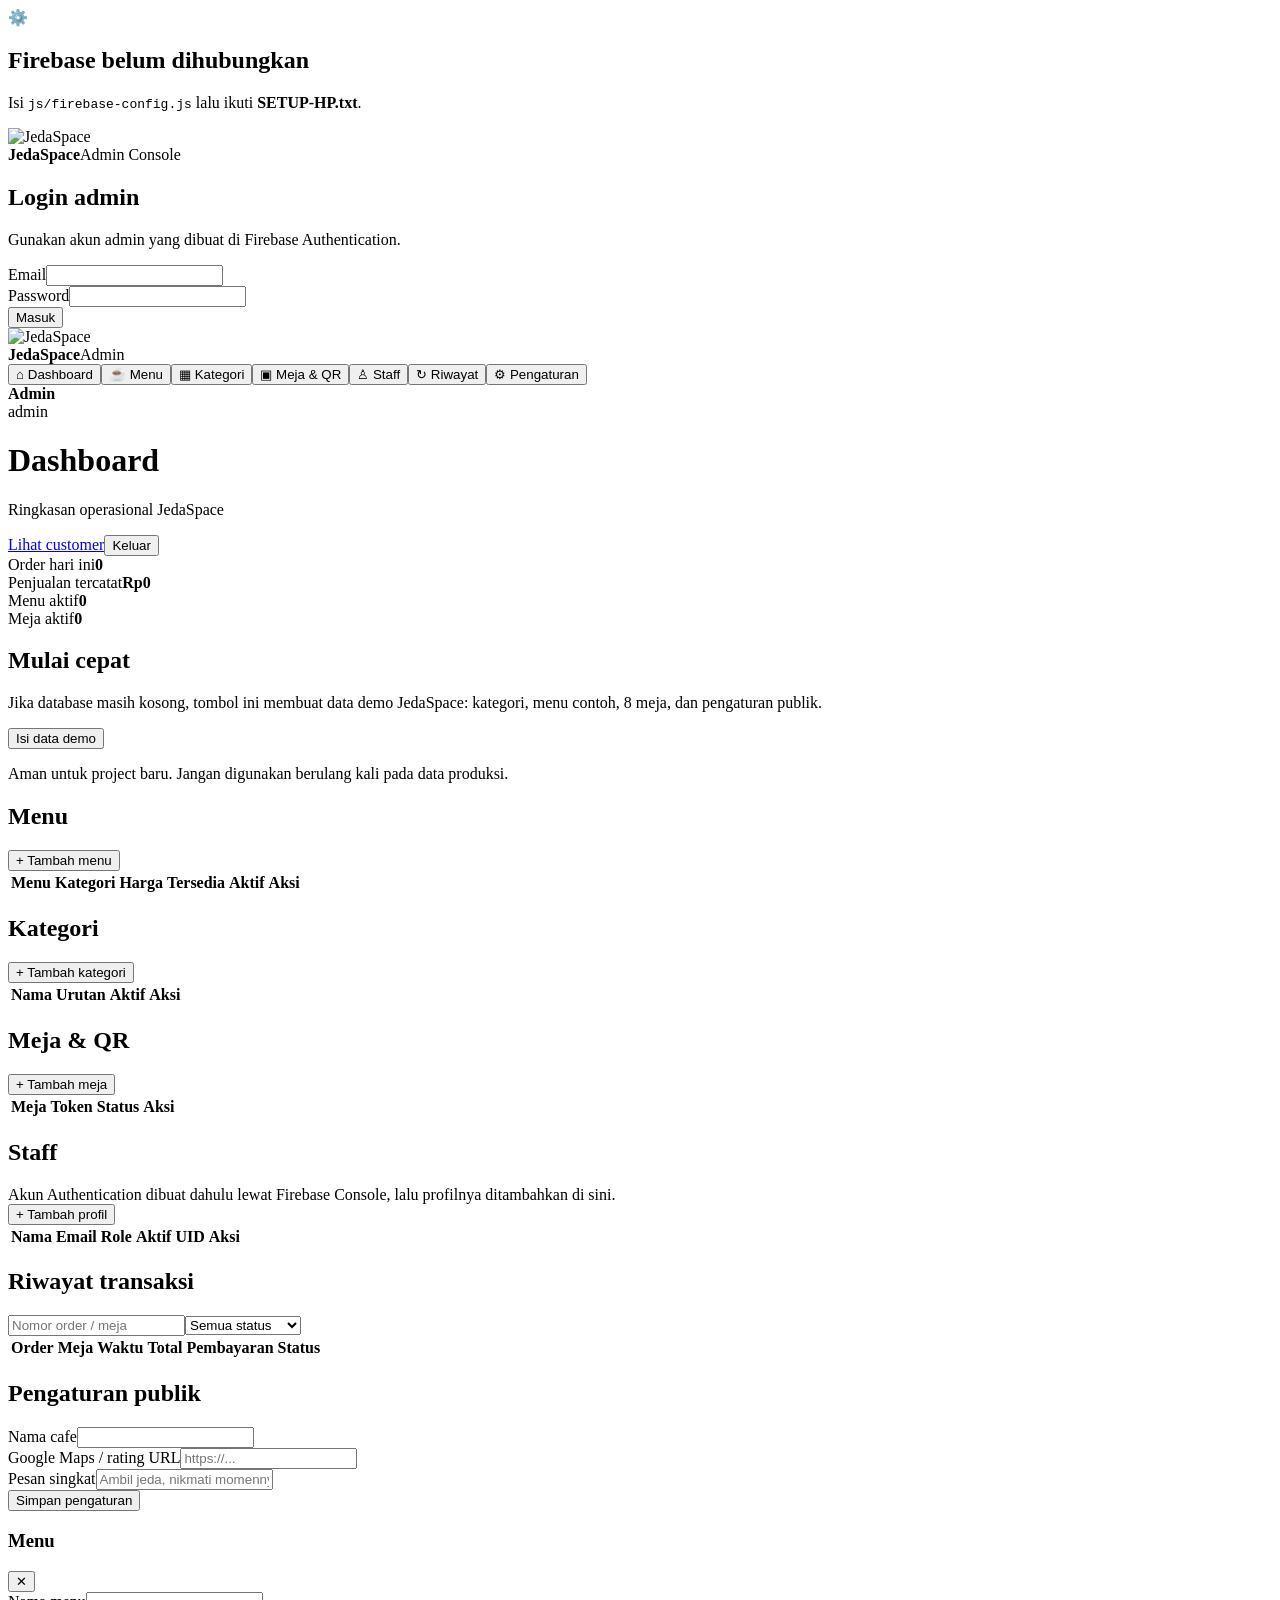
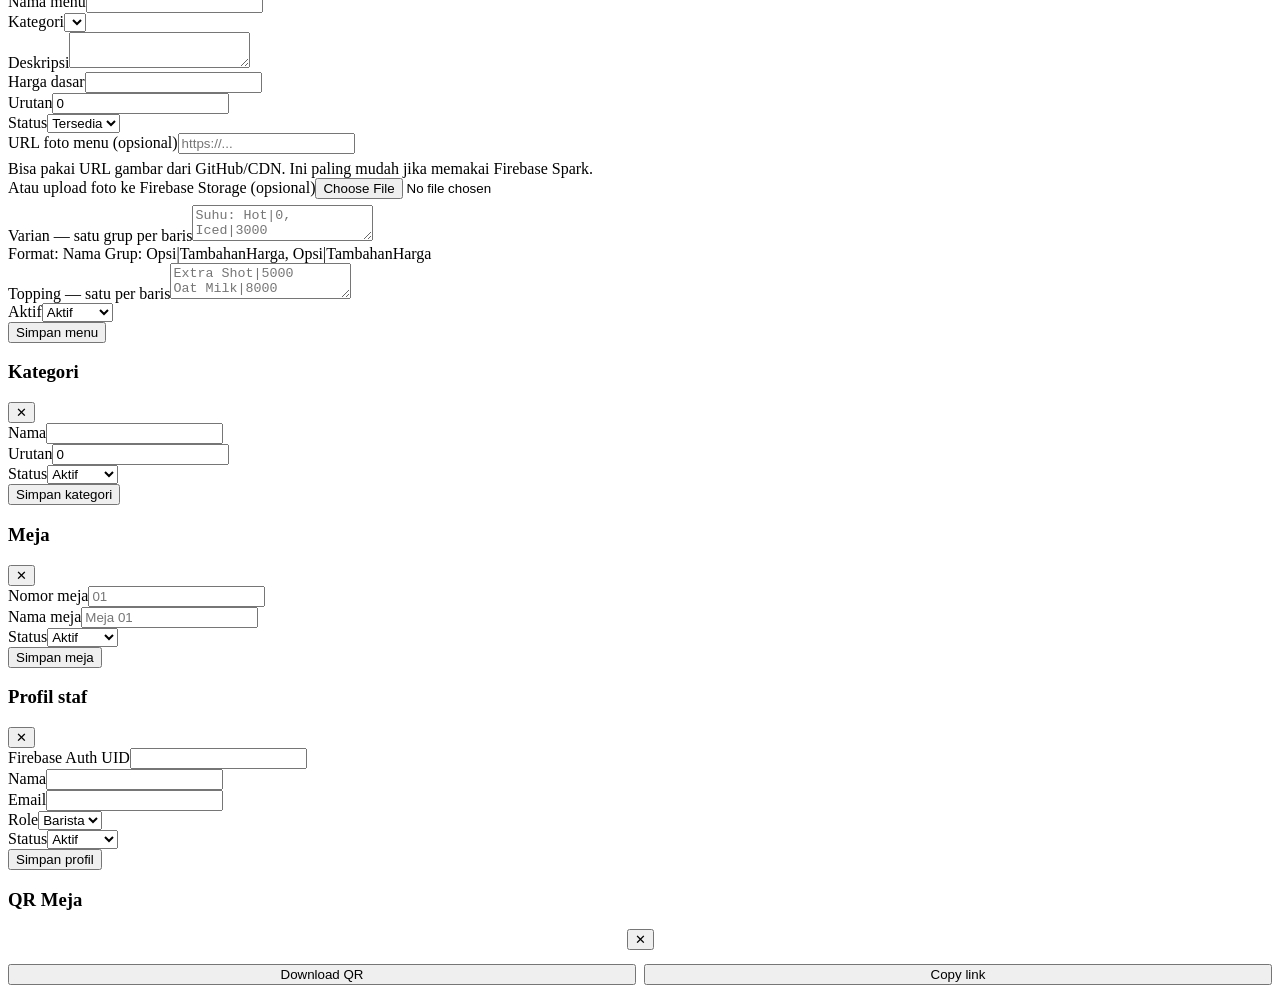
==== commit df39954e: "Add files via upload" ====
--- a/admin/index.html
+++ b/admin/index.html
@@ -1,373 +1,23 @@
-<!doctype html>
-<html lang="id">
-<head>
-  <meta charset="utf-8" />
-  <meta name="viewport" content="width=device-width, initial-scale=1, viewport-fit=cover" />
-  <meta name="theme-color" content="#0b57d0" />
-  <title>JEDA Space — Order at Your Table</title>
-  <style>
-    :root{
-      --ink:#171713;--muted:#6f7068;--paper:#f4f1e8;--card:#fffdf7;--line:#ded8ca;
-      --accent:#ffc928;--accent2:#fff4c2;--brown:#5f4636;--danger:#b42318;--warn:#b54708;
-      --shadow:0 18px 50px rgba(33,33,25,.08);--radius:26px;--radius-sm:16px;
-    }
-    *{box-sizing:border-box} html{scroll-behavior:smooth}
-    body{margin:0;background:var(--paper);color:var(--ink);font-family:Inter,ui-sans-serif,-apple-system,BlinkMacSystemFont,"Segoe UI",sans-serif;letter-spacing:-.01em}
-    button,input,select,textarea{font:inherit} button{cursor:pointer}
-    .hidden{display:none!important}
-    .app{min-height:100vh}
-    .shell{width:min(1180px,calc(100% - 28px));margin:0 auto}
-    .topbar{position:sticky;top:0;z-index:40;background:color-mix(in srgb,var(--paper) 88%,transparent);backdrop-filter:blur(16px);border-bottom:1px solid rgba(86,82,72,.11)}
-    .topbar-in{height:74px;display:flex;align-items:center;gap:18px;justify-content:space-between}
-    .brand{display:flex;align-items:center;gap:12px;text-decoration:none;color:inherit;min-width:0}
-    .brand-mark{width:40px;height:40px;border-radius:13px;background:#11110f;color:var(--accent);display:grid;place-items:center;font-weight:900;font-size:12px;letter-spacing:.08em;overflow:hidden;flex:0 0 auto}
-    .brand-mark img{width:100%;height:100%;object-fit:cover}
-    .brand-copy b{display:block;font-size:17px;line-height:1}.brand-copy span{display:block;color:var(--muted);font-size:11px;margin-top:5px;letter-spacing:.06em;text-transform:uppercase}
-    .table-pill,.status-pill,.chip{display:inline-flex;align-items:center;gap:8px;border:1px solid var(--line);background:rgba(255,255,255,.42);padding:9px 12px;border-radius:999px;font-size:12px;font-weight:700}
-    .dot{width:7px;height:7px;border-radius:50%;background:var(--accent);box-shadow:0 0 0 4px rgba(189,255,99,.18)}
-    .hero{padding:46px 0 28px}.hero-grid{display:grid;grid-template-columns:1.25fr .75fr;gap:22px}
-    .hero-card{border-radius:34px;background:#11110f;color:#fff;padding:40px;min-height:360px;position:relative;overflow:hidden;box-shadow:var(--shadow)}
-    .hero-card:after{content:"";position:absolute;width:360px;height:360px;border-radius:50%;right:-120px;bottom:-170px;background:radial-gradient(circle at 30% 30%,var(--accent),rgba(189,255,99,.05) 60%,transparent 65%);opacity:.9}
-    .eyebrow{font-size:12px;text-transform:uppercase;letter-spacing:.16em;color:#c8c8bf;font-weight:800}.hero h1{font-size:clamp(42px,6vw,76px);line-height:.92;letter-spacing:-.06em;margin:18px 0 20px;max-width:740px}.hero p{max-width:620px;color:#c8c8bf;line-height:1.7;font-size:15px}
-    .hero-row{display:flex;gap:10px;flex-wrap:wrap;margin-top:30px}.hero-badge{font-size:12px;padding:10px 12px;border-radius:999px;background:#262620;border:1px solid #3b3b33;color:#f3f0e8}
-    .mini-panel{background:var(--card);border:1px solid var(--line);border-radius:34px;padding:26px;display:flex;flex-direction:column;justify-content:space-between;box-shadow:var(--shadow)}
-    .mini-panel .label{color:var(--muted);font-size:12px;text-transform:uppercase;letter-spacing:.13em;font-weight:800}.mini-panel .big{font-size:30px;line-height:1.1;font-weight:850;letter-spacing:-.04em;margin:12px 0}.mini-panel .note{color:var(--muted);font-size:13px;line-height:1.6}
-    .order-trace{display:grid;gap:10px;margin-top:24px}.trace-row{display:flex;gap:11px;align-items:center;font-size:13px}.trace-no{width:28px;height:28px;border-radius:50%;display:grid;place-items:center;background:#efebdf;border:1px solid var(--line);font-weight:800}.trace-row.active .trace-no{background:var(--accent);border-color:var(--accent)}
-    .section{padding:28px 0 100px}.section-head{display:flex;align-items:end;justify-content:space-between;gap:20px;margin-bottom:20px}.section-head h2{font-size:32px;letter-spacing:-.04em;margin:0}.section-head p{margin:7px 0 0;color:var(--muted);font-size:14px}
-    .category-row{display:flex;gap:9px;overflow:auto;padding:3px 0 14px;scrollbar-width:none}.category-row::-webkit-scrollbar{display:none}.category-btn{white-space:nowrap;padding:11px 15px;border-radius:999px;border:1px solid var(--line);background:transparent;font-weight:750;color:#56564f}.category-btn.active{background:var(--ink);color:#fff;border-color:var(--ink)}
-    .menu-grid{display:grid;grid-template-columns:repeat(3,1fr);gap:16px}.menu-card{background:var(--card);border:1px solid var(--line);border-radius:24px;padding:18px;display:flex;flex-direction:column;min-height:250px;transition:.22s transform,.22s box-shadow}.menu-card:hover{transform:translateY(-3px);box-shadow:var(--shadow)}
-    .menu-visual{height:112px;border-radius:18px;background:linear-gradient(135deg,#27241f,#65513f);position:relative;overflow:hidden;padding:16px;color:#fff;display:flex;align-items:flex-end}.menu-visual:after{content:"";position:absolute;width:90px;height:90px;border-radius:50%;right:-20px;top:-20px;background:var(--accent);opacity:.88}.menu-visual[data-cat="Non Coffee"]{background:linear-gradient(135deg,#4d5240,#89936a)}.menu-visual[data-cat="Food"]{background:linear-gradient(135deg,#6f4d36,#b9865f)}.menu-visual[data-cat="Snack"]{background:linear-gradient(135deg,#5f5d4a,#afa67d)}
-    .menu-visual span{position:relative;z-index:2;text-transform:uppercase;letter-spacing:.14em;font-size:10px;font-weight:800;opacity:.85}.menu-body{padding-top:16px}.menu-top{display:flex;justify-content:space-between;gap:12px}.menu-name{font-size:18px;font-weight:850;line-height:1.15}.menu-price{font-size:15px;font-weight:850;white-space:nowrap}.menu-desc{color:var(--muted);font-size:12px;line-height:1.55;margin:8px 0 14px;min-height:38px}.menu-foot{display:flex;justify-content:space-between;align-items:center;gap:10px;margin-top:auto}.stock{font-size:11px;color:var(--muted)}
-    .btn{border:0;border-radius:14px;padding:11px 14px;background:var(--ink);color:#fff;font-weight:800}.btn:hover{filter:brightness(1.08)}.btn.accent{background:var(--accent);color:var(--ink)}.btn.ghost{background:transparent;color:var(--ink);border:1px solid var(--line)}.btn.danger{background:#fff0ed;color:var(--danger);border:1px solid #ffd4cc}.btn.sm{padding:8px 10px;font-size:12px;border-radius:11px}
-    .cart-fab{position:fixed;right:20px;bottom:20px;z-index:50;display:flex;align-items:center;gap:12px;background:var(--ink);color:#fff;border:0;border-radius:18px;padding:13px 15px 13px 16px;box-shadow:0 20px 55px rgba(0,0,0,.22)}.cart-fab .count{min-width:27px;height:27px;border-radius:9px;background:var(--accent);color:var(--ink);display:grid;place-items:center;font-weight:900}.cart-fab small{display:block;color:#bdbdb2;font-weight:650;text-align:left}.cart-fab strong{display:block;text-align:left}
-    .drawer-backdrop{position:fixed;inset:0;background:rgba(17,17,15,.46);z-index:70;opacity:0;pointer-events:none;transition:.2s}.drawer-backdrop.open{opacity:1;pointer-events:auto}.drawer{position:absolute;right:0;top:0;height:100%;width:min(460px,100%);background:var(--paper);padding:22px;overflow:auto;transform:translateX(100%);transition:.25s}.drawer-backdrop.open .drawer{transform:translateX(0)}
-    .drawer-head{display:flex;justify-content:space-between;align-items:center;margin-bottom:18px}.drawer-head h3{font-size:28px;letter-spacing:-.04em;margin:0}.icon-btn{width:40px;height:40px;border-radius:12px;border:1px solid var(--line);background:var(--card);font-weight:900}
-    .cart-line{display:grid;grid-template-columns:1fr auto;gap:12px;border-bottom:1px solid var(--line);padding:14px 0}.cart-line h4{margin:0 0 6px}.cart-line small{color:var(--muted)}.qty{display:flex;align-items:center;gap:8px}.qty button{width:28px;height:28px;border-radius:9px;border:1px solid var(--line);background:var(--card)}
-    .summary{margin-top:18px;padding:16px;border:1px solid var(--line);background:var(--card);border-radius:18px}.sumrow{display:flex;justify-content:space-between;font-size:13px;padding:7px 0}.sumrow.total{font-size:17px;font-weight:900;border-top:1px dashed var(--line);margin-top:8px;padding-top:13px}
-    .field{display:grid;gap:7px;margin:14px 0}.field label{font-size:12px;font-weight:800;color:#505048}.field input,.field select,.field textarea{width:100%;border:1px solid var(--line);background:var(--card);border-radius:13px;padding:12px 13px;outline:none}.field input:focus,.field select:focus,.field textarea:focus{border-color:#93947e;box-shadow:0 0 0 3px rgba(189,255,99,.22)}
-    .modal-backdrop{position:fixed;inset:0;background:rgba(10,10,9,.56);z-index:100;display:grid;place-items:center;padding:18px}.modal{width:min(540px,100%);max-height:92vh;overflow:auto;background:var(--paper);border-radius:28px;padding:24px;box-shadow:0 30px 100px rgba(0,0,0,.35)}.modal h3{font-size:29px;letter-spacing:-.04em;margin:0 0 8px}.modal p{color:var(--muted);font-size:13px;line-height:1.55}.qr-box{background:#fff;border-radius:22px;padding:18px;margin:16px auto;width:min(300px,100%);aspect-ratio:1;display:grid;place-items:center;border:1px solid var(--line)}.qr-box img{max-width:100%;max-height:100%;object-fit:contain}.qr-demo{display:grid;grid-template-columns:repeat(11,1fr);width:100%;height:100%;gap:2px;padding:8px}.qr-demo i{background:#fff}.qr-demo i.on{background:#111}
-    .order-banner{margin:0 auto 25px;background:var(--accent2);border:1px solid #cde898;border-radius:22px;padding:18px;display:flex;align-items:center;justify-content:space-between;gap:16px}.order-banner strong{font-size:16px}.order-banner p{font-size:12px;color:#5d644d;margin:5px 0 0}
-    .rating{display:flex;gap:6px;font-size:26px}.star{border:0;background:transparent;padding:2px;filter:grayscale(1);opacity:.45}.star.on,.star:hover{filter:none;opacity:1}
-    /* admin */
-    .admin{background:#efede7;min-height:100vh}.admin-shell{display:grid;grid-template-columns:250px 1fr;min-height:100vh}.sidebar{background:#12120f;color:#fff;padding:24px 18px;position:sticky;top:0;height:100vh}.side-brand{padding:7px 8px 26px;border-bottom:1px solid #2a2a24}.side-brand h2{margin:0;font-size:23px}.side-brand span{display:block;color:#919188;font-size:11px;margin-top:5px;text-transform:uppercase;letter-spacing:.13em}.nav{display:grid;gap:6px;margin-top:20px}.nav button{border:0;background:transparent;color:#aaa99f;padding:12px 12px;border-radius:12px;text-align:left;font-weight:750}.nav button.active,.nav button:hover{background:#24241f;color:#fff}.side-bottom{position:absolute;bottom:24px;left:18px;right:18px}.admin-main{padding:26px}.admin-head{display:flex;justify-content:space-between;gap:16px;align-items:center;margin-bottom:22px}.admin-head h1{font-size:34px;letter-spacing:-.05em;margin:0}.admin-head p{color:var(--muted);font-size:13px;margin:5px 0 0}.admin-actions{display:flex;gap:8px;align-items:center}
-    .metrics{display:grid;grid-template-columns:repeat(4,1fr);gap:12px;margin-bottom:20px}.metric{padding:18px;background:#fff;border:1px solid #dcd8cd;border-radius:20px}.metric span{font-size:11px;color:var(--muted);text-transform:uppercase;letter-spacing:.1em;font-weight:800}.metric strong{display:block;font-size:28px;letter-spacing:-.04em;margin-top:8px}.metric small{color:var(--muted)}
-    .panel{background:#fff;border:1px solid #dcd8cd;border-radius:22px;padding:18px}.panel-title{display:flex;align-items:center;justify-content:space-between;gap:12px;margin-bottom:14px}.panel-title h3{margin:0;font-size:20px}.table-wrap{overflow:auto}.data-table{width:100%;border-collapse:collapse;min-width:760px}.data-table th{font-size:10px;text-transform:uppercase;letter-spacing:.1em;color:var(--muted);text-align:left;padding:11px 10px;border-bottom:1px solid #e7e3da}.data-table td{font-size:12px;padding:12px 10px;border-bottom:1px solid #eeeae1;vertical-align:middle}.data-table tr:last-child td{border-bottom:0}.badge{font-size:10px;font-weight:900;padding:6px 8px;border-radius:999px;display:inline-flex}.badge.new{background:#fff2cf;color:#8a5b00}.badge.paid{background:#e8f4ff;color:#175c96}.badge.process{background:#f0e9ff;color:#6842a5}.badge.done{background:#e7f8e8;color:#22722b}.badge.cancel{background:#ffe8e5;color:#9b2e24}
-    .admin-grid{display:grid;grid-template-columns:1.25fr .75fr;gap:16px}.editor-grid{display:grid;grid-template-columns:repeat(2,1fr);gap:10px}.settings-grid{display:grid;grid-template-columns:1fr 1fr;gap:16px}.file-drop{border:1px dashed #bbb5a9;border-radius:15px;padding:16px;text-align:center;color:var(--muted);font-size:12px;background:#faf8f2}.file-drop img{max-width:160px;max-height:160px;display:block;margin:10px auto;border-radius:12px}.login-wrap{min-height:100vh;display:grid;place-items:center;background:#11110f;padding:18px}.login-card{width:min(430px,100%);background:var(--paper);padding:30px;border-radius:28px}.login-card h1{font-size:38px;margin:10px 0 8px;letter-spacing:-.05em}.login-card p{color:var(--muted);line-height:1.6;font-size:13px}.error{color:var(--danger);font-size:12px;font-weight:700}
-    .toast-stack{position:fixed;right:18px;top:88px;z-index:200;display:grid;gap:8px}.toast{background:#111;color:#fff;padding:12px 14px;border-radius:13px;box-shadow:var(--shadow);font-size:12px;animation:toastIn .25s ease}.toast b{color:var(--accent)}@keyframes toastIn{from{transform:translateY(-8px);opacity:0}to{transform:none;opacity:1}}
-    @media(max-width:900px){.hero-grid,.admin-grid,.settings-grid{grid-template-columns:1fr}.menu-grid{grid-template-columns:repeat(2,1fr)}.metrics{grid-template-columns:repeat(2,1fr)}.admin-shell{grid-template-columns:1fr}.sidebar{position:relative;height:auto}.side-bottom{position:static;margin-top:20px}.nav{display:flex;overflow:auto}.nav button{white-space:nowrap}.hero-card{min-height:330px}}
-    @media(max-width:560px){.shell{width:min(100% - 18px,1180px)}.topbar-in{height:66px}.brand-copy span{display:none}.hero{padding-top:20px}.hero-card{padding:28px 22px;border-radius:26px}.hero h1{font-size:48px}.mini-panel{border-radius:26px}.menu-grid{grid-template-columns:1fr}.section-head{align-items:flex-start;flex-direction:column}.admin-main{padding:16px}.metrics{grid-template-columns:1fr 1fr}.metric strong{font-size:22px}.editor-grid{grid-template-columns:1fr}.cart-fab{left:12px;right:12px;bottom:12px;justify-content:space-between}.order-banner{align-items:flex-start;flex-direction:column}}
+<!doctype html><html lang="id"><head>
+<meta charset="utf-8"><meta name="viewport" content="width=device-width,initial-scale=1,viewport-fit=cover"><meta name="theme-color" content="#0f1f3b">
+<title>JedaSpace Admin</title><link rel="icon" href="../assets/logo.png"><link rel="stylesheet" href="../assets/style.css"></head><body>
+<div id="staffSetup" class="state-card state-warning hidden"><div class="state-icon">⚙️</div><h2>Firebase belum dihubungkan</h2><p>Isi <code>js/firebase-config.js</code> lalu ikuti <strong>SETUP-HP.txt</strong>.</p></div>
+<section id="loginShell" class="login-shell hidden"><div class="login-card"><div class="brand"><img class="brand-logo" src="../assets/logo.png" alt="JedaSpace"><div class="brand-copy"><strong>JedaSpace</strong><span>Admin Console</span></div></div><h1>Login admin</h1><p>Gunakan akun admin yang dibuat di Firebase Authentication.</p><form id="loginForm"><div class="form-group"><label>Email</label><input class="input" type="email" name="email" autocomplete="email" required></div><div class="form-group"><label>Password</label><input class="input" type="password" name="password" autocomplete="current-password" required></div><button class="btn btn-primary btn-block" type="submit">Masuk</button></form></div></section>
+<div id="staffShell" class="staff-layout hidden">
+<aside class="sidebar"><div class="brand"><img class="brand-logo" src="../assets/logo.png" alt="JedaSpace"><div class="brand-copy"><strong>JedaSpace</strong><span>Admin</span></div></div><nav class="nav"><button class="nav-btn active" data-view="dashboard">⌂ Dashboard</button><button class="nav-btn" data-view="menu">☕ Menu</button><button class="nav-btn" data-view="categories">▦ Kategori</button><button class="nav-btn" data-view="tables">▣ Meja & QR</button><button class="nav-btn" data-view="staff">♙ Staff</button><button class="nav-btn" data-view="orders">↻ Riwayat</button><button class="nav-btn" data-view="settings">⚙ Pengaturan</button></nav><div class="sidebar-footer"><div class="small"><strong data-staff-name>Admin</strong><br><span data-staff-role class="muted">admin</span></div></div></aside>
+<main class="staff-main"><header class="staff-topbar"><div class="page-title"><h1 id="pageTitle">Dashboard</h1><p id="pageSubtitle">Ringkasan operasional JedaSpace</p></div><div class="top-actions"><a class="btn btn-secondary btn-sm" href="../" target="_blank">Lihat customer</a><button id="logoutBtn" class="btn btn-secondary btn-sm">Keluar</button></div></header><div class="staff-content">
+<section id="view-dashboard"><div class="stats-grid"><div class="stat-card"><span>Order hari ini</span><strong id="statToday">0</strong></div><div class="stat-card"><span>Penjualan tercatat</span><strong id="statRevenue">Rp0</strong></div><div class="stat-card"><span>Menu aktif</span><strong id="statMenu">0</strong></div><div class="stat-card"><span>Meja aktif</span><strong id="statTables">0</strong></div></div><div class="panel"><div class="panel-head"><h2>Mulai cepat</h2></div><div class="panel-body"><p class="muted" style="margin-top:0">Jika database masih kosong, tombol ini membuat data demo JedaSpace: kategori, menu contoh, 8 meja, dan pengaturan publik.</p><button id="seedBtn" class="btn btn-primary">Isi data demo</button><p class="small muted">Aman untuk project baru. Jangan digunakan berulang kali pada data produksi.</p></div></div></section>
+<section id="view-menu" class="hidden"><div class="panel"><div class="panel-head"><h2>Menu</h2><button id="addMenuBtn" class="btn btn-primary btn-sm">+ Tambah menu</button></div><div class="table-scroll"><table class="data-table"><thead><tr><th>Menu</th><th>Kategori</th><th>Harga</th><th>Tersedia</th><th>Aktif</th><th>Aksi</th></tr></thead><tbody id="menuBody"></tbody></table></div></div></section>
+<section id="view-categories" class="hidden"><div class="panel"><div class="panel-head"><h2>Kategori</h2><button id="addCategoryBtn" class="btn btn-primary btn-sm">+ Tambah kategori</button></div><div class="table-scroll"><table class="data-table"><thead><tr><th>Nama</th><th>Urutan</th><th>Aktif</th><th>Aksi</th></tr></thead><tbody id="categoryBody"></tbody></table></div></div></section>
+<section id="view-tables" class="hidden"><div class="panel"><div class="panel-head"><h2>Meja & QR</h2><button id="addTableBtn" class="btn btn-primary btn-sm">+ Tambah meja</button></div><div class="table-scroll"><table class="data-table"><thead><tr><th>Meja</th><th>Token</th><th>Status</th><th>Aksi</th></tr></thead><tbody id="tableBody"></tbody></table></div></div></section>
+<section id="view-staff" class="hidden"><div class="panel"><div class="panel-head"><div><h2>Staff</h2><div class="small muted">Akun Authentication dibuat dahulu lewat Firebase Console, lalu profilnya ditambahkan di sini.</div></div><button id="addStaffBtn" class="btn btn-primary btn-sm">+ Tambah profil</button></div><div class="table-scroll"><table class="data-table"><thead><tr><th>Nama</th><th>Email</th><th>Role</th><th>Aktif</th><th>UID</th><th>Aksi</th></tr></thead><tbody id="staffBody"></tbody></table></div></div></section>
+<section id="view-orders" class="hidden"><div class="panel"><div class="panel-head"><h2>Riwayat transaksi</h2><div class="toolbar"><input id="orderSearch" class="input" placeholder="Nomor order / meja"><select id="orderStatusFilter" class="select"><option value="all">Semua status</option><option value="pending">Diterima</option><option value="accepted">Diterima barista</option><option value="preparing">Dibuat</option><option value="ready">Siap</option><option value="completed">Selesai</option><option value="cancelled">Dibatalkan</option></select></div></div><div class="table-scroll"><table class="data-table"><thead><tr><th>Order</th><th>Meja</th><th>Waktu</th><th>Total</th><th>Pembayaran</th><th>Status</th></tr></thead><tbody id="ordersBody"></tbody></table></div></div></section>
+<section id="view-settings" class="hidden"><div class="panel"><div class="panel-head"><h2>Pengaturan publik</h2></div><div class="panel-body"><form id="settingsForm"><div class="two-col"><div class="form-group"><label>Nama cafe</label><input id="settingCafeName" class="input" required></div><div class="form-group"><label>Google Maps / rating URL</label><input id="settingMapsUrl" class="input" placeholder="https://..."></div></div><div class="form-group"><label>Pesan singkat</label><input id="settingTagline" class="input" placeholder="Ambil jeda, nikmati momennya."></div><button class="btn btn-primary" type="submit">Simpan pengaturan</button></form></div></div></section>
+</div></main></div>
 
-
-    /* ===== JEDA customer storefront — mobile-first menu UI ===== */
-    #customerApp{background:#fff;color:#171717;min-height:100vh;--jeda-yellow:#ffc928;--jeda-black:#101010;--jeda-soft:#f6f6f4;--jeda-line:#ececea}
-    #customerApp .shell{width:min(100% - 40px,920px)}
-    .customer-topbar{position:sticky;top:0;z-index:60;background:rgba(255,255,255,.96);backdrop-filter:blur(18px);border-bottom:1px solid #e8e8e6;box-shadow:0 1px 0 rgba(0,0,0,.02)}
-    .customer-head-in{padding:17px 0 14px}
-    .customer-brand-row{display:flex;align-items:center;justify-content:space-between;gap:16px;margin-bottom:17px}
-    .customer-brand{display:flex;align-items:center;gap:11px;text-decoration:none;color:inherit;min-width:0}
-    .customer-brand-logo{width:48px;height:48px;border-radius:15px;overflow:hidden;background:#000;display:grid;place-items:center;box-shadow:0 6px 18px rgba(0,0,0,.09);flex:0 0 auto}
-    .customer-brand-logo img{width:100%;height:100%;object-fit:cover}
-    .customer-brand-copy b{display:block;font-size:16px;letter-spacing:-.025em}.customer-brand-copy span{font-size:11px;color:#888;display:block;margin-top:3px;letter-spacing:.02em}
-    .dine-badge{height:37px;border:1px solid #dededb;background:#fff;border-radius:999px;padding:0 12px;display:inline-flex;align-items:center;gap:7px;font-size:12px;font-weight:760;color:#262626}
-    .dine-badge i{width:7px;height:7px;background:var(--jeda-yellow);border:1px solid #111;border-radius:50%;display:block}
-    .order-context{padding-left:1px}.order-context-kicker{font-size:14px;color:#333;margin-bottom:4px;font-weight:560}
-    .order-context-main{display:flex;align-items:center;justify-content:space-between;gap:14px}.order-context-main h1{font-size:25px;line-height:1.1;letter-spacing:-.04em;margin:0;font-weight:850}.order-context-main .chev{width:21px;height:21px;flex:0 0 auto}
-    .store-meta{display:flex;align-items:center;gap:7px;margin-top:6px;color:#888;font-size:13px;font-weight:620}.store-meta .open-copy{color:#198754;font-weight:790}.store-meta .sep{color:#c4c4c0}
-    .customer-filter-row{display:flex;gap:10px;align-items:center;margin-top:18px;min-width:0}
-    .round-filter{width:49px;height:45px;border-radius:999px;border:1.4px solid #c8c8c5;background:#fff;display:grid;place-items:center;flex:0 0 auto;color:#171717;transition:.18s}.round-filter:hover,.round-filter.active{border-color:#111;background:#111;color:var(--jeda-yellow)}
-    .round-filter svg{width:21px;height:21px}
-    #customerApp .category-row{display:flex;gap:9px;overflow-x:auto;padding:1px;scrollbar-width:none;flex:1;min-width:0}.category-row::-webkit-scrollbar{display:none}
-    #customerApp .category-btn{white-space:nowrap;height:45px;padding:0 18px;border-radius:999px;border:1.4px solid #d2d2cf;background:#fff;color:#626262;font-size:13px;font-weight:690;transition:.18s}
-    #customerApp .category-btn.active{background:#111;color:#fff;border-color:#111;box-shadow:none}.category-btn.active:after{content:"";display:inline-block;width:6px;height:6px;background:var(--jeda-yellow);border-radius:50%;margin-left:8px;vertical-align:1px}
-    .search-box{display:grid;grid-template-columns:1fr 38px;align-items:center;gap:5px;max-height:0;opacity:0;overflow:hidden;transition:.22s ease;margin-top:0}.search-box.open{max-height:58px;opacity:1;margin-top:12px}
-    .search-box input{height:46px;border:1.4px solid #d8d8d5;border-radius:14px;background:#fafafa;padding:0 15px;outline:0;font:inherit;font-size:14px}.search-box input:focus{border-color:#111;background:#fff;box-shadow:0 0 0 3px rgba(255,201,40,.20)}
-    .search-box button{width:38px;height:38px;border:0;background:#f1f1ef;border-radius:11px;font-size:19px;color:#555}
-    .customer-menu-area{padding:23px 0 112px}.customer-menu-area .shell{width:min(100%,920px)}
-    #customerApp .order-banner{margin:0 20px 22px;background:#fff8df;border:1px solid #f2d97c;border-radius:17px;padding:15px 16px;box-shadow:none}
-    #customerApp .order-banner p{color:#6b6042;margin:4px 0 0}
-    #customerApp .menu-grid{display:block}
-    .recommend-section{padding:0 20px 26px;border-bottom:11px solid #f6f6f4}
-    .mobile-section-head{display:flex;justify-content:space-between;align-items:center;gap:16px;margin-bottom:14px}.mobile-section-head h2{font-size:21px;letter-spacing:-.035em;margin:0;font-weight:850}.mobile-section-head button{border:0;background:transparent;padding:4px 0;color:#8d6b00;font-size:12px;font-weight:800}
-    .recommend-track{display:flex;gap:12px;overflow-x:auto;scroll-snap-type:x proximity;padding:1px 1px 8px;margin-right:-20px;scrollbar-width:none}.recommend-track::-webkit-scrollbar{display:none}
-    .recommend-card{width:min(83vw,390px);min-width:min(83vw,390px);min-height:156px;border:1px solid #e4e4e1;border-radius:17px;background:#fff;box-shadow:0 5px 15px rgba(0,0,0,.055);padding:13px;display:grid;grid-template-columns:118px 1fr;gap:14px;position:relative;scroll-snap-align:start}
-    .recommend-card .product-visual{height:130px;border-radius:13px}.recommend-copy{padding:5px 38px 5px 0;display:flex;flex-direction:column}.recommend-copy .promo-tag{align-self:flex-start;background:#ff554f;color:#fff;font-size:9px;font-weight:820;border-radius:999px;padding:5px 8px;margin-bottom:8px}.recommend-copy h3{font-size:17px;line-height:1.18;letter-spacing:-.025em;margin:0 0 6px}.recommend-copy p{font-size:11px;line-height:1.42;color:#8a8a87;margin:0 0 8px;display:-webkit-box;-webkit-line-clamp:2;-webkit-box-orient:vertical;overflow:hidden}.recommend-price{margin-top:auto;font-size:15px;font-weight:850}
-    .fav-btn{position:absolute;right:12px;top:11px;width:33px;height:33px;border:0;background:transparent;border-radius:50%;display:grid;place-items:center;color:#73736f}.fav-btn svg{width:24px;height:24px;fill:transparent;stroke:currentColor;stroke-width:1.9}.fav-btn.liked{color:#111}.fav-btn.liked svg{fill:var(--jeda-yellow);stroke:#111}
-    .quick-add{position:absolute;right:13px;bottom:13px;width:38px;height:38px;border-radius:50%;border:0;background:#111;color:var(--jeda-yellow);font-size:26px;line-height:1;display:grid;place-items:center;font-weight:500;box-shadow:0 5px 12px rgba(0,0,0,.12)}.quick-add:disabled{background:#d3d3d0;color:#fff;box-shadow:none}
-    .menu-category-block{padding:25px 20px 21px;border-bottom:11px solid #f6f6f4}.menu-category-block:last-child{border-bottom:0}.menu-category-title{display:flex;align-items:center;justify-content:space-between;margin-bottom:17px}.menu-category-title h2{font-size:21px;letter-spacing:-.035em;margin:0;font-weight:850}.menu-category-title span{color:#858582;font-size:12px}
-    .menu-list{display:grid;gap:21px}.menu-list-card{min-height:126px;display:grid;grid-template-columns:126px minmax(0,1fr) 43px;gap:14px;position:relative}.product-visual{width:100%;height:126px;border-radius:15px;overflow:hidden;position:relative;background:#f2f2ef;isolation:isolate}.product-visual img{width:100%;height:100%;object-fit:cover;display:block}.product-visual:before{content:"";position:absolute;inset:0;z-index:-2;background:linear-gradient(145deg,#e8e0d7,#f6f1ec)}.product-visual.coffee:before{background:linear-gradient(145deg,#c9926b,#4c2d1e)}.product-visual.non-coffee:before{background:linear-gradient(145deg,#8db6b5,#d8e7dd)}.product-visual.food:before{background:linear-gradient(145deg,#d8b18f,#7e543a)}.product-visual.snack:before{background:linear-gradient(145deg,#edcf92,#9d6b2e)}
-    .product-visual .visual-badge{position:absolute;left:10px;bottom:9px;color:#fff;font-size:9px;text-transform:uppercase;letter-spacing:.12em;font-weight:850;text-shadow:0 1px 8px rgba(0,0,0,.25)}.product-visual .visual-mark{position:absolute;inset:0;display:grid;place-items:center;font-size:36px;font-weight:950;color:rgba(255,255,255,.9);letter-spacing:-.08em;text-shadow:0 2px 12px rgba(0,0,0,.18)}
-    .menu-list-copy{padding-top:1px;padding-bottom:3px;display:flex;flex-direction:column;min-width:0}.menu-list-copy h3{font-size:17px;line-height:1.2;letter-spacing:-.027em;margin:0 0 8px;font-weight:830}.menu-list-copy p{font-size:12px;line-height:1.45;color:#858582;margin:0 0 8px;display:-webkit-box;-webkit-line-clamp:2;-webkit-box-orient:vertical;overflow:hidden}.menu-list-price{font-size:15px;font-weight:850;margin-top:auto}.menu-list-stock{font-size:10px;color:#999;margin-top:3px}.menu-list-card .fav-btn{right:2px;top:-5px}.menu-list-card .quick-add{right:0;bottom:3px}
-    .empty-menu-state{padding:56px 24px;text-align:center;color:#777}.empty-menu-state strong{display:block;color:#222;font-size:18px;margin-bottom:6px}
-    #customerApp .cart-fab{position:fixed;left:18px;right:18px;bottom:calc(15px + env(safe-area-inset-bottom));z-index:70;border-radius:17px;padding:13px 14px 13px 17px;background:#101010;color:#fff;border:1px solid #111;box-shadow:0 18px 44px rgba(0,0,0,.24);justify-content:space-between}.cart-fab .count{background:var(--jeda-yellow);color:#111;border-radius:50%;height:31px;min-width:31px}.cart-fab small{color:#aaa;font-size:10px}.cart-fab strong{font-size:14px;margin-top:2px}
-    #customerApp .drawer{background:#fff}#customerApp .drawer-head h3{font-size:24px}#customerApp .summary{background:#fafafa}#customerApp .btn.accent{background:var(--jeda-yellow);color:#111}
-    #customerApp .modal{background:#fff}#customerApp .qr-box{border-color:#e7e7e4}
-    @media(min-width:700px){#customerApp .shell{width:min(100% - 48px,920px)}.customer-head-in{padding-top:22px}.customer-brand-logo{width:54px;height:54px}.order-context-main h1{font-size:30px}.customer-menu-area{padding-top:30px}.recommend-section,.menu-category-block{padding-left:24px;padding-right:24px}.recommend-track{margin-right:-24px}.menu-list{grid-template-columns:1fr 1fr;gap:28px 32px}.menu-list-card{grid-template-columns:120px minmax(0,1fr) 40px}.product-visual{height:120px}.recommend-card{min-width:390px}.cart-fab{max-width:520px;margin:auto}}
-    @media(max-width:430px){#customerApp .shell{width:calc(100% - 34px)}.customer-brand-row{margin-bottom:14px}.customer-brand-logo{width:43px;height:43px;border-radius:13px}.customer-brand-copy b{font-size:15px}.customer-brand-copy span{font-size:10px}.order-context-main h1{font-size:23px}.customer-filter-row{gap:8px}.round-filter{width:45px;height:42px}.round-filter svg{width:19px;height:19px}#customerApp .category-btn{height:42px;padding:0 15px}.recommend-section,.menu-category-block{padding-left:17px;padding-right:17px}.recommend-track{margin-right:-17px}.recommend-card{grid-template-columns:108px 1fr;min-height:146px;padding:11px;gap:12px}.recommend-card .product-visual{height:122px}.menu-list-card{grid-template-columns:112px minmax(0,1fr) 40px;gap:12px;min-height:112px}.product-visual{height:112px}.menu-list-copy h3{font-size:16px}.menu-list-copy p{font-size:11.5px}.customer-menu-area .shell{width:100%}}
-
-
-
-    /* ===== JEDA Space Blue System — customer + admin ===== */
-    :root{
-      --ink:#0b1f3a;--muted:#64748b;--paper:#f5f9ff;--card:#ffffff;--line:#dce8f7;
-      --accent:#0b57d0;--accent2:#eaf3ff;--brown:#174ea6;--danger:#c62828;--warn:#b26a00;
-      --shadow:0 18px 50px rgba(15,76,155,.10);
-    }
-    body{background:#f5f9ff;color:#10233f}
-    .btn{background:#12305a;color:#fff}.btn.accent{background:#0b57d0;color:#fff;box-shadow:0 8px 20px rgba(11,87,208,.20)}
-    .btn.ghost{background:#fff;color:#174ea6;border-color:#cbdcf3}.btn.danger{background:#fff3f2;color:#b42318;border-color:#ffd0cc}
-    .field label{color:#38506f}.field input,.field select,.field textarea{background:#fff;border-color:#cfdef1;color:#10233f}
-    .field input:focus,.field select:focus,.field textarea:focus{border-color:#4285f4;box-shadow:0 0 0 3px rgba(66,133,244,.14)}
-    .chip,.table-pill,.status-pill{border-color:#c8dcf5;background:#f5f9ff;color:#234a78}.dot{background:#37a0ff;box-shadow:0 0 0 4px rgba(55,160,255,.14)}
-
-    #customerApp{background:#fff;color:#10233f;--jeda-blue:#0b57d0;--jeda-blue-dark:#073b8c;--jeda-blue-soft:#eaf3ff;--jeda-blue-pale:#f5f9ff;--jeda-yellow:#ffc928;--jeda-black:#10233f;--jeda-soft:#f4f8fd;--jeda-line:#dce8f7}
-    .customer-topbar{background:rgba(247,251,255,.97);border-bottom-color:#d9e8f8;box-shadow:0 6px 22px rgba(35,93,157,.06)}
-    .customer-brand-logo{background:#061a36;box-shadow:0 7px 20px rgba(11,87,208,.15);outline:2px solid rgba(66,133,244,.10)}
-    .customer-brand-copy b,.order-context-main h1{color:#0c2850}.customer-brand-copy span{color:#6b7f99}
-    .dine-badge{border-color:#bfd7f4;background:#eaf3ff;color:#174ea6}.dine-badge i{background:#4285f4;border-color:#0b57d0}
-    .order-context-kicker{color:#4f6d91}.store-meta{color:#70839c}.store-meta .open-copy{color:#0b57d0}
-    .round-filter{border-color:#bdd2ee;color:#174ea6;background:#fff}.round-filter:hover,.round-filter.active{border-color:#0b57d0;background:#0b57d0;color:#fff}
-    #customerApp .category-btn{border-color:#cbdcf1;background:#fff;color:#536b88}
-    #customerApp .category-btn.active{background:#0b57d0;color:#fff;border-color:#0b57d0;box-shadow:0 6px 16px rgba(11,87,208,.16)}
-    .category-btn.active:after{background:#86c8ff}.search-box input{border-color:#cfdef1;background:#f7fbff}.search-box input:focus{border-color:#4285f4;background:#fff;box-shadow:0 0 0 3px rgba(66,133,244,.13)}.search-box button{background:#eaf3ff;color:#174ea6}
-    #customerApp .order-banner{background:#eaf3ff;border-color:#bdd7f7;box-shadow:0 8px 24px rgba(11,87,208,.06)}#customerApp .order-banner p{color:#496b91}
-    .recommend-section,.menu-category-block{border-bottom-color:#eef5fd}.mobile-section-head button{color:#0b57d0}
-    .recommend-card{border-color:#dbe8f6;box-shadow:0 7px 18px rgba(36,85,139,.07)}.recommend-copy .promo-tag{background:#0b57d0}
-    .fav-btn{color:#6a7f98}.fav-btn.liked{color:#0b57d0}.fav-btn.liked svg{fill:#ddecff;stroke:#0b57d0}
-    .quick-add{background:#0b57d0;color:#fff;box-shadow:0 7px 16px rgba(11,87,208,.22)}.quick-add:disabled{background:#c8d5e5;color:#fff}
-    .product-visual:before{background:linear-gradient(145deg,#dbeaff,#f3f8ff)}.product-visual.coffee:before{background:linear-gradient(145deg,#83b9ff,#174ea6)}.product-visual.non-coffee:before{background:linear-gradient(145deg,#b7e5ff,#4e8bc7)}.product-visual.food:before{background:linear-gradient(145deg,#b8cff7,#5478b8)}.product-visual.snack:before{background:linear-gradient(145deg,#cae0ff,#6a95d4)}
-    #customerApp .cart-fab{background:#072b62;border-color:#072b62;box-shadow:0 18px 44px rgba(7,43,98,.28)}#customerApp .cart-fab .count{background:#2f80ed;color:#fff}.cart-fab small{color:#b9d0ef}
-    #customerApp .drawer{background:#f8fbff}#customerApp .summary{background:#fff;border-color:#dce8f7}#customerApp .btn.accent{background:#0b57d0;color:#fff}
-    #customerApp .modal{background:#f9fbff}.qr-box{border-color:#cbdcf1;box-shadow:0 8px 28px rgba(11,87,208,.08)}
-    .payment-lock{display:flex;gap:10px;align-items:flex-start;background:#eaf3ff;border:1px solid #c6dcf8;border-radius:14px;padding:12px 13px;margin:12px 0 14px;color:#355b87;font-size:12px;line-height:1.5}.payment-lock .lock-dot{width:9px;height:9px;border-radius:50%;background:#0b57d0;box-shadow:0 0 0 5px rgba(11,87,208,.10);margin-top:4px;flex:0 0 auto}.payment-lock.confirmed{background:#eaf8f0;border-color:#b9e2c7;color:#28613e}.payment-lock.confirmed .lock-dot{background:#28a05a;box-shadow:0 0 0 5px rgba(40,160,90,.10)}
-    #paidBtn:disabled{cursor:not-allowed;background:#d7e2ef!important;color:#7890aa!important;box-shadow:none!important;filter:none!important}.pay-waiting{position:relative;overflow:hidden}.pay-waiting:after{content:"";position:absolute;inset:0;background:linear-gradient(90deg,transparent,rgba(255,255,255,.55),transparent);transform:translateX(-100%);animation:payShimmer 1.8s infinite}@keyframes payShimmer{to{transform:translateX(100%)}}
-
-    .admin{background:#f3f8ff}.sidebar{background:linear-gradient(180deg,#061b3a 0%,#08295d 100%);box-shadow:12px 0 36px rgba(9,46,100,.10)}.side-brand{border-bottom-color:rgba(255,255,255,.12)}.side-brand span{color:#9dbbe1}.nav button{color:#b8ccea}.nav button.active,.nav button:hover{background:#0b57d0;color:#fff}.side-bottom .btn.ghost{background:rgba(255,255,255,.06)!important;border-color:rgba(255,255,255,.18)!important}
-    .admin-main{background:linear-gradient(180deg,#f7fbff 0%,#eff6ff 100%)}.admin-head h1{color:#0c2850}.admin-head p{color:#66809f}
-    .metric,.panel{border-color:#d7e5f5;box-shadow:0 8px 26px rgba(34,84,140,.06)}.metric span{color:#66809f}.metric strong{color:#0c3c7a}.panel-title h3{color:#153a67}
-    .data-table th{color:#66809f;border-bottom-color:#dce8f7}.data-table td{border-bottom-color:#edf3fa}.data-table select{border-color:#cbdcf1!important;color:#173b66;background:#fff}
-    .badge.new{background:#fff4d8;color:#8b6300}.badge.paid{background:#e1efff;color:#0b57d0}.badge.process{background:#e9e6ff;color:#5e46b6}.badge.done{background:#e6f7ed;color:#257143}.badge.cancel{background:#ffe9e7;color:#a9342b}
-    .file-drop{border-color:#aac7ea;background:#f7fbff;color:#6380a1}.login-wrap{background:radial-gradient(circle at 20% 15%,#145fca 0%,#08285a 45%,#06172f 100%)}.login-card{background:#f8fbff;border:1px solid rgba(255,255,255,.42);box-shadow:0 34px 100px rgba(0,0,0,.30)}.login-card h1{color:#0b2b59}
-    .toast{background:#082b60}.toast b{color:#89c4ff}
-    .admin-pay-action{display:inline-flex;align-items:center;gap:7px}.admin-pay-action:before{content:"✓";width:18px;height:18px;display:grid;place-items:center;border-radius:50%;background:rgba(255,255,255,.18);font-size:11px}
-
-  </style>
-</head>
-<body>
-<div id="customerApp" class="app hidden">
-  <header class="customer-topbar">
-    <div class="shell customer-head-in">
-      <div class="customer-brand-row">
-        <a class="customer-brand" href="#" aria-label="JEDA Space">
-          <div class="customer-brand-logo" id="brandMarkCustomer">J</div>
-          <div class="customer-brand-copy"><b>JEDA Space</b><span>coffee · food · pause</span></div>
-        </a>
-        <div class="dine-badge"><i></i><span>Dine In</span></div>
-      </div>
-
-      <div class="order-context">
-        <div class="order-context-kicker">Pesan dari meja</div>
-        <div class="order-context-main">
-          <div>
-            <h1>JEDA Space</h1>
-            <div class="store-meta"><span id="tableLabel">Meja —</span><span class="sep">•</span><span class="open-copy">Buka sekarang</span></div>
-          </div>
-          <svg class="chev" viewBox="0 0 24 24" fill="none" stroke="currentColor" stroke-width="2"><path d="m6 9 6 6 6-6"/></svg>
-        </div>
-      </div>
-
-      <div class="customer-filter-row">
-        <button id="favoriteFilter" class="round-filter" aria-label="Tampilkan favorit" title="Favorit">
-          <svg viewBox="0 0 24 24" fill="none" stroke="currentColor" stroke-width="2"><path d="M20.8 4.6a5.5 5.5 0 0 0-7.8 0L12 5.6l-1-1a5.5 5.5 0 0 0-7.8 7.8l1 1L12 21l7.8-7.6 1-1a5.5 5.5 0 0 0 0-7.8Z"/></svg>
-        </button>
-        <div id="categoryRow" class="category-row"></div>
-        <button id="searchToggle" class="round-filter" aria-label="Cari menu" title="Cari menu">
-          <svg viewBox="0 0 24 24" fill="none" stroke="currentColor" stroke-width="2.2"><circle cx="11" cy="11" r="7"/><path d="m20 20-3.6-3.6"/></svg>
-        </button>
-      </div>
-      <div id="searchBox" class="search-box">
-        <input id="menuSearch" autocomplete="off" placeholder="Cari kopi, makanan, snack..." />
-        <button id="clearSearch" aria-label="Hapus pencarian">×</button>
-      </div>
-    </div>
-  </header>
-
-  <main class="customer-menu-area">
-    <div class="shell">
-      <div id="orderBanner" class="order-banner hidden"></div>
-      <div id="menuGrid" class="menu-grid"></div>
-    </div>
-  </main>
-  <button id="cartFab" class="cart-fab"><div><small>Keranjangmu</small><strong id="cartTotalMini">Rp0</strong></div><div class="count" id="cartCount">0</div></button>
-</div>
-
-<div id="adminRoot" class="hidden"></div>
-<div id="drawerBackdrop" class="drawer-backdrop"><aside class="drawer"><div class="drawer-head"><h3>Pesananmu</h3><button class="icon-btn" id="closeDrawer">×</button></div><div id="cartLines"></div><div id="cartEmpty" style="padding:30px 0;color:var(--muted);text-align:center">Belum ada menu di keranjang.</div><div id="cartCheckout" class="hidden"><div class="field"><label>Catatan untuk bar / dapur</label><textarea id="orderNote" rows="3" placeholder="Contoh: less ice, sambal dipisah"></textarea></div><div class="summary" id="cartSummary"></div><button class="btn accent" style="width:100%;margin-top:12px" id="checkoutBtn">Lanjut pembayaran</button></div></aside></div>
-<div id="modalRoot"></div><div id="toastStack" class="toast-stack"></div>
-
-<script>
-(() => {
-  const rupiah = n => new Intl.NumberFormat('id-ID',{style:'currency',currency:'IDR',maximumFractionDigits:0}).format(n);
-  const $ = s => document.querySelector(s);
-  const $$ = s => [...document.querySelectorAll(s)];
-  const uid = () => 'JD' + Date.now().toString().slice(-8) + Math.random().toString(36).slice(2,5).toUpperCase();
-  const STORAGE = {menu:'jeda_menu_v1',orders:'jeda_orders_v1',settings:'jeda_settings_v1',cart:'jeda_cart_v1',admin:'jeda_admin_v1',favorites:'jeda_favorites_v1'};
-  const BUILTIN_LOGO = '[data-uri]';
-  const defaultMenu = [
-    {id:'m1',name:'Jeda Signature',cat:'Coffee',price:28000,stock:30,active:true,desc:'Espresso, creamy milk, palm sugar, light sea salt.'},
-    {id:'m2',name:'Americano',cat:'Coffee',price:22000,stock:40,active:true,desc:'Double espresso, water. Clean and straightforward.'},
-    {id:'m3',name:'Cappuccino',cat:'Coffee',price:26000,stock:25,active:true,desc:'Espresso with balanced steamed milk and microfoam.'},
-    {id:'m4',name:'Matcha Cloud',cat:'Non Coffee',price:30000,stock:20,active:true,desc:'Ceremonial-style matcha, milk, soft cream top.'},
-    {id:'m5',name:'Chocolate Sea Salt',cat:'Non Coffee',price:29000,stock:18,active:true,desc:'Dark cocoa, milk and a subtle salty finish.'},
-    {id:'m6',name:'Lychee Tea',cat:'Non Coffee',price:24000,stock:24,active:true,desc:'Light tea, lychee, citrus. Crisp and refreshing.'},
-    {id:'m7',name:'Chicken Rice Bowl',cat:'Food',price:38000,stock:15,active:true,desc:'Savory chicken, warm rice, egg and house sauce.'},
-    {id:'m8',name:'Creamy Pasta',cat:'Food',price:42000,stock:12,active:true,desc:'Creamy sauce, parmesan, herbs and toasted crumbs.'},
-    {id:'m9',name:'Jeda Toast',cat:'Snack',price:26000,stock:16,active:true,desc:'Crisp toast, sweet cream, caramelized banana.'},
-    {id:'m10',name:'French Fries',cat:'Snack',price:24000,stock:30,active:true,desc:'Crispy fries with our house seasoning.'}
-  ];
-  const defaultSettings = {service:0,tax:0,qris:'',gmaps:'https://www.google.com/maps',logo:BUILTIN_LOGO,storeName:'JEDA Space',adminPassword:'jedaadmin'};
-  const state = {
-    menu: JSON.parse(localStorage.getItem(STORAGE.menu)||'null') || defaultMenu,
-    orders: JSON.parse(localStorage.getItem(STORAGE.orders)||'[]'),
-    settings: {...defaultSettings,...(JSON.parse(localStorage.getItem(STORAGE.settings)||'{}'))},
-    cart: JSON.parse(localStorage.getItem(STORAGE.cart)||'{}'),
-    favorites: JSON.parse(localStorage.getItem(STORAGE.favorites)||'[]'),
-    category:'All', table:'', adminTab:'orders', search:'', onlyFavorites:false
-  };
-  let paymentPoll=null;
-  if(!state.settings.logo) state.settings.logo=BUILTIN_LOGO;
-  const persist=()=>{localStorage.setItem(STORAGE.menu,JSON.stringify(state.menu));localStorage.setItem(STORAGE.orders,JSON.stringify(state.orders));localStorage.setItem(STORAGE.settings,JSON.stringify(state.settings));localStorage.setItem(STORAGE.cart,JSON.stringify(state.cart));localStorage.setItem(STORAGE.favorites,JSON.stringify(state.favorites));};
-  const toast=(msg,accent='')=>{const el=document.createElement('div');el.className='toast';el.innerHTML=accent?`<b>${accent}</b> ${msg}`:msg;$('#toastStack').append(el);setTimeout(()=>el.remove(),3200)};
-  const isAdmin = true;
-
-  function applyBrand(){
-    const mark=$('#brandMarkCustomer'); if(mark){const logo=state.settings.logo||BUILTIN_LOGO;mark.innerHTML=`<img alt="JEDA logo" src="${logo}">`;}
-    document.title = (state.settings.storeName||'JEDA Space') + (isAdmin?' — Admin':' — Order at Your Table');
-  }
-
-  function customer(){
-    $('#customerApp').classList.remove('hidden');
-    const p=new URLSearchParams(location.search); state.table=p.get('table')||p.get('meja')||'Walk-in';
-    $('#tableLabel').textContent=state.table==='Walk-in'?'Walk-in':'Meja '+state.table;
-    applyBrand(); renderCategories(); renderFavoriteFilter(); renderMenu(); renderCart(); renderCurrentOrder();
-    $('#cartFab').onclick=()=>$('#drawerBackdrop').classList.add('open');
-    $('#closeDrawer').onclick=()=>$('#drawerBackdrop').classList.remove('open');
-    $('#drawerBackdrop').onclick=e=>{if(e.target.id==='drawerBackdrop')e.currentTarget.classList.remove('open')};
-    $('#checkoutBtn').onclick=checkout;
-    $('#searchToggle').onclick=()=>{const box=$('#searchBox');box.classList.toggle('open');$('#searchToggle').classList.toggle('active',box.classList.contains('open'));if(box.classList.contains('open'))setTimeout(()=>$('#menuSearch').focus(),120)};
-    $('#menuSearch').oninput=e=>{state.search=e.target.value.trim().toLowerCase();renderMenu()};
-    $('#clearSearch').onclick=()=>{state.search='';$('#menuSearch').value='';renderMenu();$('#menuSearch').focus()};
-    $('#favoriteFilter').onclick=()=>{state.onlyFavorites=!state.onlyFavorites;renderFavoriteFilter();renderMenu()};
-  }
-  function categoryLabel(c){return ({All:'Semua',Coffee:'Kopi','Non Coffee':'Non Kopi',Food:'Makanan',Snack:'Snack'})[c]||c}
-  function renderCategories(){
-    const cats=['All',...new Set(state.menu.filter(m=>m.active).map(m=>m.cat))];
-    $('#categoryRow').innerHTML=cats.map(c=>`<button class="category-btn ${state.category===c?'active':''}" data-cat="${c}">${categoryLabel(c)}</button>`).join('');
-    $$('#categoryRow button').forEach(b=>b.onclick=()=>{state.category=b.dataset.cat;renderCategories();renderMenu()});
-  }
-  function renderFavoriteFilter(){const b=$('#favoriteFilter');if(b)b.classList.toggle('active',state.onlyFavorites)}
-  function toggleFavorite(id){state.favorites=state.favorites.includes(id)?state.favorites.filter(x=>x!==id):[...state.favorites,id];persist();renderMenu();}
-  function visualClass(cat){return cat==='Coffee'?'coffee':cat==='Non Coffee'?'non-coffee':cat==='Food'?'food':'snack'}
-  function productVisual(m,extra=''){return `<div class="product-visual ${visualClass(m.cat)} ${extra}">${m.image?`<img src="${m.image}" alt="${attr(m.name)}">`:`<div class="visual-mark">J.</div><div class="visual-badge">${categoryLabel(m.cat)}</div>`}</div>`}
-  function favoriteButton(m){const liked=state.favorites.includes(m.id);return `<button class="fav-btn ${liked?'liked':''}" data-fav="${m.id}" aria-label="${liked?'Hapus dari':'Tambah ke'} favorit"><svg viewBox="0 0 24 24"><path d="M20.8 4.6a5.5 5.5 0 0 0-7.8 0L12 5.6l-1-1a5.5 5.5 0 0 0-7.8 7.8l1 1L12 21l7.8-7.6 1-1a5.5 5.5 0 0 0 0-7.8Z"/></svg></button>`}
-  function renderMenu(){
-    const q=state.search;
-    let all=state.menu.filter(m=>m.active && (!q || `${m.name} ${m.desc||''} ${m.cat}`.toLowerCase().includes(q)));
-    if(state.onlyFavorites) all=all.filter(m=>state.favorites.includes(m.id));
-    const list=all.filter(m=>state.category==='All'||m.cat===state.category);
-    if(!list.length){$('#menuGrid').innerHTML=`<div class="empty-menu-state"><strong>Menu tidak ditemukan</strong><span>Coba kategori atau kata pencarian yang lain.</span></div>`;return}
-    let html='';
-    if(state.category==='All' && !state.search && !state.onlyFavorites){
-      const rec=all.slice(0,Math.min(4,all.length));
-      html+=`<section class="recommend-section"><div class="mobile-section-head"><h2>Rekomendasi</h2><button id="seeAllMenu">Lihat Semua</button></div><div class="recommend-track">${rec.map((m,i)=>`<article class="recommend-card">${productVisual(m)}<div class="recommend-copy">${i===0?'<span class="promo-tag">JEDA PICK</span>':''}<h3>${esc(m.name)}</h3><p>${esc(m.desc||'Pilihan favorit untuk menemani jedamu.')}</p><div class="recommend-price">${rupiah(m.price)}</div></div>${favoriteButton(m)}<button class="quick-add" data-add="${m.id}" ${m.stock<=0?'disabled':''} aria-label="Tambah ${attr(m.name)}">${m.stock>0?'+':'×'}</button></article>`).join('')}</div></section>`;
-    }
-    const order=['Coffee','Non Coffee','Food','Snack'];
-    const groups=(state.category==='All'?order.filter(c=>list.some(m=>m.cat===c)):[state.category]);
-    html+=groups.map(cat=>{const items=list.filter(m=>m.cat===cat);return `<section class="menu-category-block"><div class="menu-category-title"><h2>${categoryLabel(cat)}</h2><span>${items.length} item</span></div><div class="menu-list">${items.map(m=>`<article class="menu-list-card">${productVisual(m)}<div class="menu-list-copy"><h3>${esc(m.name)}</h3><p>${esc(m.desc||'Dibuat fresh saat dipesan.')}</p><div class="menu-list-price">${rupiah(m.price)}</div><div class="menu-list-stock">${m.stock>0?m.stock+' tersedia':'Habis'}</div></div>${favoriteButton(m)}<button class="quick-add" data-add="${m.id}" ${m.stock<=0?'disabled':''} aria-label="Tambah ${attr(m.name)}">${m.stock>0?'+':'×'}</button></article>`).join('')}</div></section>`}).join('');
-    $('#menuGrid').innerHTML=html;
-    $$('[data-add]').forEach(b=>b.onclick=()=>addCart(b.dataset.add));
-    $$('[data-fav]').forEach(b=>b.onclick=()=>toggleFavorite(b.dataset.fav));
-    const see=$('#seeAllMenu');if(see)see.onclick=()=>{state.category='All';state.search='';state.onlyFavorites=false;$('#menuSearch').value='';renderCategories();renderFavoriteFilter();renderMenu()};
-  }
-  function addCart(id){const m=state.menu.find(x=>x.id===id);if(!m||m.stock<1)return;const q=state.cart[id]||0;if(q>=m.stock)return toast('Stok maksimum tercapai.');state.cart[id]=q+1;persist();renderCart();toast(m.name,'Ditambahkan');}
-  function cartInfo(){const lines=Object.entries(state.cart).map(([id,qty])=>({m:state.menu.find(x=>x.id===id),qty})).filter(x=>x.m&&x.qty>0);const subtotal=lines.reduce((a,x)=>a+x.m.price*x.qty,0);const service=Math.round(subtotal*(+state.settings.service||0)/100);const tax=Math.round(subtotal*(+state.settings.tax||0)/100);return{lines,subtotal,service,tax,total:subtotal+service+tax};}
-  function renderCart(){const c=cartInfo();$('#cartCount').textContent=c.lines.reduce((a,x)=>a+x.qty,0);$('#cartTotalMini').textContent=rupiah(c.total);$('#cartEmpty').classList.toggle('hidden',c.lines.length>0);$('#cartCheckout').classList.toggle('hidden',!c.lines.length);$('#cartLines').innerHTML=c.lines.map(x=>`<div class="cart-line"><div><h4>${esc(x.m.name)}</h4><small>${rupiah(x.m.price)} · ${x.m.cat}</small></div><div class="qty"><button data-dec="${x.m.id}">−</button><b>${x.qty}</b><button data-inc="${x.m.id}">+</button></div></div>`).join('');$$('[data-dec]').forEach(b=>b.onclick=()=>changeQty(b.dataset.dec,-1));$$('[data-inc]').forEach(b=>b.onclick=()=>changeQty(b.dataset.inc,1));$('#cartSummary').innerHTML=`<div class="sumrow"><span>Subtotal</span><b>${rupiah(c.subtotal)}</b></div>${c.service?`<div class="sumrow"><span>Service ${state.settings.service}%</span><b>${rupiah(c.service)}</b></div>`:''}${c.tax?`<div class="sumrow"><span>Pajak ${state.settings.tax}%</span><b>${rupiah(c.tax)}</b></div>`:''}<div class="sumrow total"><span>Total</span><span>${rupiah(c.total)}</span></div>`;}
-  function changeQty(id,d){const m=state.menu.find(x=>x.id===id);state.cart[id]=Math.max(0,Math.min(m?.stock||0,(state.cart[id]||0)+d));if(!state.cart[id])delete state.cart[id];persist();renderCart();}
-  function makeQrDemo(){let s='';for(let i=0;i<121;i++){let on=(i*7+i%3*11)%5<2||[0,1,2,11,22,98,99,100,108,109,110,120].includes(i);s+=`<i class="${on?'on':''}"></i>`}return `<div class="qr-demo">${s}</div>`}
-  function checkout(){const c=cartInfo();if(!c.lines.length)return;$('#drawerBackdrop').classList.remove('open');const order={id:uid(),table:state.table,items:c.lines.map(x=>({id:x.m.id,name:x.m.name,price:x.m.price,qty:x.qty})),subtotal:c.subtotal,service:c.service,tax:c.tax,total:c.total,note:$('#orderNote').value.trim(),status:'pending_payment',createdAt:new Date().toISOString(),rating:null};state.orders.unshift(order);persist();showPayment(order);}
-  function showPayment(o){
-    if(paymentPoll){clearInterval(paymentPoll);paymentPoll=null}
-    const isConfirmed=x=>x&&['paid','processing','ready','completed'].includes(x.status);
-    $('#modalRoot').innerHTML=`<div class="modal-backdrop"><div class="modal"><div class="chip">Order ${o.id} · Meja ${esc(o.table)}</div><h3 style="margin-top:14px">Bayar dengan QRIS</h3><p>Scan QRIS di bawah menggunakan aplikasi pembayaranmu. Total pembayaran <b>${rupiah(o.total)}</b>.</p><div class="qr-box">${state.settings.qris?`<img src="${state.settings.qris}" alt="QRIS JEDA Space">`:makeQrDemo()}</div>${!state.settings.qris?'<p style="text-align:center;color:var(--warn)">QRIS demo. Admin dapat upload QRIS asli di menu Settings.</p>':''}<div class="payment-lock" id="paymentLock"><span class="lock-dot"></span><span id="paymentLockText"><b>Tombol dikunci sementara.</b><br>Selesaikan pembayaran QRIS. Admin akan memeriksa transaksi dan mengaktifkan tombol setelah pembayaran terkonfirmasi.</span></div><button class="btn accent pay-waiting" style="width:100%" id="paidBtn" disabled>Menunggu konfirmasi admin…</button><button class="btn ghost" style="width:100%;margin-top:8px" id="cancelPay">Tutup & tunggu konfirmasi</button></div></div>`;
-    const sync=()=>{
-      const stored=JSON.parse(localStorage.getItem(STORAGE.orders)||'[]');
-      const fresh=stored.find(x=>x.id===o.id);
-      if(fresh){const idx=state.orders.findIndex(x=>x.id===o.id);if(idx>=0)state.orders[idx]=fresh}
-      const btn=$('#paidBtn'),box=$('#paymentLock'),txt=$('#paymentLockText');if(!btn)return;
-      if(fresh?.status==='cancelled'){
-        btn.disabled=true;btn.classList.remove('pay-waiting');btn.textContent='Pesanan dibatalkan';
-        if(box){box.classList.remove('confirmed');txt.innerHTML='<b>Pesanan dibatalkan.</b><br>Hubungi staf JEDA jika pembayaran sudah terlanjur dilakukan.'}
-        return;
-      }
-      if(isConfirmed(fresh)){
-        btn.disabled=false;btn.classList.remove('pay-waiting');btn.textContent='Sudah Bayar • Lanjut';
-        if(box){box.classList.add('confirmed');txt.innerHTML='<b>Pembayaran sudah dikonfirmasi admin.</b><br>Kamu dapat melanjutkan. Pesanan akan segera diproses.'}
-      }
-      renderCurrentOrder();
-    };
-    $('#paidBtn').onclick=()=>{const x=state.orders.find(x=>x.id===o.id);if(!isConfirmed(x))return toast('Tunggu admin mengonfirmasi pembayaran QRIS.','Belum dikonfirmasi');state.cart={};persist();renderCart();renderCurrentOrder();if(paymentPoll){clearInterval(paymentPoll);paymentPoll=null}$('#modalRoot').innerHTML='';toast('Pembayaran terkonfirmasi. Pesanan diteruskan ke tim JEDA.','Berhasil');};
-    $('#cancelPay').onclick=()=>{if(paymentPoll){clearInterval(paymentPoll);paymentPoll=null}$('#modalRoot').innerHTML='';renderCurrentOrder()};
-    sync();paymentPoll=setInterval(sync,1200);
-  }
-  function latestCustomerOrder(){return state.orders.find(o=>String(o.table)===String(state.table)&&!['cancelled'].includes(o.status));}
-  function statusLabel(s){return({pending_payment:'Menunggu pembayaran',paid:'Pembayaran diterima',processing:'Sedang diproses',ready:'Pesanan siap',completed:'Pesanan selesai',cancelled:'Dibatalkan'})[s]||s}
-  function renderCurrentOrder(){const o=latestCustomerOrder();if(!o){$('#orderBanner').classList.add('hidden');return}const b=$('#orderBanner');b.classList.remove('hidden');let extra='';if(o.status==='pending_payment')extra=`<button class="btn sm accent" data-open-payment="${o.id}">Lihat QRIS</button>`;if(o.status==='completed')extra=`<div><div style="font-size:11px;font-weight:800;margin-bottom:4px">Seberapa puas kamu?</div><div class="rating">${[1,2,3,4,5].map(n=>`<button class="star ${o.rating>=n?'on':''}" data-rate="${n}">★</button>`).join('')}</div></div>`;const msg=o.status==='pending_payment'?'Selesaikan QRIS lalu tunggu konfirmasi admin. Tombol lanjut baru aktif setelah pembayaran diverifikasi.':o.status==='paid'?'Pembayaran sudah dikonfirmasi. Pesananmu masuk ke antrean.':o.status==='processing'?'Barista/dapur sedang menyiapkan pesananmu.':o.status==='ready'?'Pesanan sedang disiapkan untuk diantar ke meja.':o.status==='completed'?'Terima kasih sudah mampir dan mengambil jeda bersama kami.':'Kami akan update status pesananmu di sini.';b.innerHTML=`<div><div class="chip">${o.id}</div><strong style="display:block;margin-top:9px">${statusLabel(o.status)}</strong><p>${msg}</p></div>${extra}`;$$('[data-open-payment]').forEach(btn=>btn.onclick=()=>showPayment(state.orders.find(x=>x.id===btn.dataset.openPayment)||o));$$('[data-rate]').forEach(btn=>btn.onclick=()=>{o.rating=+btn.dataset.rate;persist();renderCurrentOrder();if(o.rating>=4&&state.settings.gmaps)window.open(state.settings.gmaps,'_blank');else toast('Terima kasih atas feedback kamu.');});}
-
-  function admin(){
-    if(sessionStorage.getItem('jeda_admin_auth')!=='1')return renderLogin();
-    renderAdminShell();
-  }
-  function renderLogin(){
-    $('#adminRoot').classList.remove('hidden');$('#adminRoot').innerHTML=`<div class="login-wrap"><div class="login-card"><div class="brand-mark">J</div><h1>JEDA Admin</h1><p>Dashboard operasional untuk pesanan, menu, stok, QRIS, dan struk.</p><div class="field"><label>Password</label><input type="password" id="loginPass" autocomplete="current-password" placeholder="Masukkan password admin"></div><div class="error hidden" id="loginErr">Password salah.</div><button class="btn accent" style="width:100%;margin-top:6px" id="loginBtn">Masuk dashboard</button><p style="margin-top:18px;font-size:11px">Demo awal: <b>jedaadmin</b>. Ganti password dari Settings. Catatan: autentikasi frontend tidak aman untuk produksi.</p></div></div>`;
-    $('#loginBtn').onclick=()=>{if($('#loginPass').value===state.settings.adminPassword){sessionStorage.setItem('jeda_admin_auth','1');renderAdminShell()}else $('#loginErr').classList.remove('hidden')};$('#loginPass').onkeydown=e=>{if(e.key==='Enter')$('#loginBtn').click()};
-  }
-  function renderAdminShell(){
-    $('#adminRoot').classList.remove('hidden');$('#adminRoot').innerHTML=`<div class="admin"><div class="admin-shell"><aside class="sidebar"><div class="side-brand"><h2>JEDA Space</h2><span>Operations panel</span></div><div class="nav"><button data-tab="orders">Orders</button><button data-tab="menu">Menu & Inventory</button><button data-tab="settings">QRIS & Settings</button></div><div class="side-bottom"><button class="btn ghost" style="width:100%;color:#fff;border-color:#35352f" id="logoutBtn">Keluar</button></div></aside><main class="admin-main"><div id="adminContent"></div></main></div></div>`;
-    $$('.nav button').forEach(b=>b.onclick=()=>{state.adminTab=b.dataset.tab;renderAdminContent()});$('#logoutBtn').onclick=()=>{sessionStorage.removeItem('jeda_admin_auth');renderLogin()};renderAdminContent();
-  }
-  function renderAdminContent(){
-    $$('.nav button').forEach(b=>b.classList.toggle('active',b.dataset.tab===state.adminTab));
-    if(state.adminTab==='orders')renderOrders();if(state.adminTab==='menu')renderMenuAdmin();if(state.adminTab==='settings')renderSettings();
-  }
-  function renderOrders(){const paid=state.orders.filter(o=>['paid','processing','ready'].includes(o.status)).length;const waiting=state.orders.filter(o=>o.status==='pending_payment').length;const revenue=state.orders.filter(o=>['paid','processing','ready','completed'].includes(o.status)).reduce((a,o)=>a+o.total,0);const done=state.orders.filter(o=>o.status==='completed').length;const rating=state.orders.filter(o=>o.rating).length?state.orders.filter(o=>o.rating).reduce((a,o)=>a+o.rating,0)/state.orders.filter(o=>o.rating).length:0;$('#adminContent').innerHTML=`<div class="admin-head"><div><h1>Orders</h1><p>Verifikasi pembayaran QRIS sebelum pesanan masuk ke proses bar / dapur.</p></div><div class="admin-actions"><button class="btn ghost" id="refreshOrders">Refresh</button></div></div><section class="metrics"><div class="metric"><span>Menunggu verifikasi</span><strong>${waiting}</strong><small>cek transaksi QRIS</small></div><div class="metric"><span>Active orders</span><strong>${paid}</strong><small>sudah terkonfirmasi</small></div><div class="metric"><span>Revenue</span><strong>${rupiah(revenue)}</strong><small>pembayaran valid</small></div><div class="metric"><span>Completed / Rating</span><strong>${done} / ${rating?rating.toFixed(1):'—'}</strong><small>operasional hari ini</small></div></section><section class="panel"><div class="panel-title"><h3>Order queue</h3><span class="chip">${state.orders.length} total</span></div><div class="table-wrap"><table class="data-table"><thead><tr><th>Order</th><th>Meja</th><th>Items</th><th>Total</th><th>Status</th><th>Waktu</th><th>Aksi</th></tr></thead><tbody>${state.orders.length?state.orders.map(o=>`<tr><td><b>${o.id}</b><br><small>${esc(o.note||'—')}</small></td><td>${esc(o.table)}</td><td>${o.items.reduce((a,x)=>a+x.qty,0)} item</td><td><b>${rupiah(o.total)}</b></td><td>${badgeStatus(o.status)}</td><td>${new Date(o.createdAt).toLocaleString('id-ID',{hour:'2-digit',minute:'2-digit',day:'2-digit',month:'short'})}</td><td>${o.status==='pending_payment'?`<button class="btn sm accent admin-pay-action" data-confirm-pay="${o.id}">Konfirmasi Bayar</button> <button class="btn sm danger" data-cancel-order="${o.id}">Batalkan</button>`:`<select data-status="${o.id}" style="padding:7px;border-radius:9px;border:1px solid #cbdcf1"><option value="paid" ${o.status==='paid'?'selected':''}>Paid</option><option value="processing" ${o.status==='processing'?'selected':''}>Processing</option><option value="ready" ${o.status==='ready'?'selected':''}>Ready</option><option value="completed" ${o.status==='completed'?'selected':''}>Completed</option><option value="cancelled" ${o.status==='cancelled'?'selected':''}>Cancelled</option></select>`} <button class="btn sm ghost" data-print="${o.id}">Print</button></td></tr>`).join(''):'<tr><td colspan="7" style="padding:30px;text-align:center;color:#777">Belum ada order.</td></tr>'}</tbody></table></div></section>`;
-    $$('[data-confirm-pay]').forEach(b=>b.onclick=()=>{const o=state.orders.find(x=>x.id===b.dataset.confirmPay);if(!o)return;if(!confirm(`Konfirmasi pembayaran ${o.id} sebesar ${rupiah(o.total)} sudah masuk?`))return;o.status='paid';o.paidAt=new Date().toISOString();o.paymentConfirmedByAdmin=true;persist();toast(`${o.id} sudah dibayar dan dikonfirmasi.`,`Pembayaran valid`);renderOrders()});
-    $$('[data-cancel-order]').forEach(b=>b.onclick=()=>{const o=state.orders.find(x=>x.id===b.dataset.cancelOrder);if(o&&confirm(`Batalkan ${o.id}?`)){o.status='cancelled';persist();renderOrders();toast(`${o.id} dibatalkan.`)}});
-    $$('[data-status]').forEach(s=>s.onchange=()=>{const o=state.orders.find(x=>x.id===s.dataset.status);if(o){o.status=s.value;persist();toast(`${o.id} → ${statusLabel(o.status)}`);renderOrders()}});
-    $$('[data-print]').forEach(b=>b.onclick=()=>printReceipt(b.dataset.print));$('#refreshOrders').onclick=()=>{state.orders=JSON.parse(localStorage.getItem(STORAGE.orders)||'[]');renderOrders();toast('Data order dimuat ulang.')};}
-  function badgeStatus(s){const cl=s==='pending_payment'?'new':s==='paid'?'paid':s==='processing'?'process':['ready','completed'].includes(s)?'done':'cancel';return `<span class="badge ${cl}">${statusLabel(s)}</span>`}
-  function printReceipt(id){const o=state.orders.find(x=>x.id===id);if(!o)return;const w=window.open('','_blank','width=420,height=680');w.document.write(`<!doctype html><html><head><title>${o.id}</title><style>body{font-family:monospace;padding:20px;color:#111}h2{text-align:center}.row{display:flex;justify-content:space-between;margin:6px 0}.dash{border-top:1px dashed #111;margin:12px 0}small{display:block;text-align:center;margin-top:20px}</style></head><body><h2>JEDA SPACE</h2><div style="text-align:center">Order ${o.id}<br>Meja ${esc(o.table)}<br>${new Date(o.createdAt).toLocaleString('id-ID')}</div><div class="dash"></div>${o.items.map(i=>`<div class="row"><span>${i.qty}× ${esc(i.name)}</span><span>${rupiah(i.price*i.qty)}</span></div>`).join('')}<div class="dash"></div><div class="row"><b>TOTAL</b><b>${rupiah(o.total)}</b></div><div class="dash"></div><small>Terima kasih sudah mengambil jeda.</small><script>window.print()<\/script></body></html>`);w.document.close();}
-  function renderMenuAdmin(){
-    $('#adminContent').innerHTML=`<div class="admin-head"><div><h1>Menu & Inventory</h1><p>Edit produk, kategori, harga, stok, dan status tampil.</p></div><button class="btn accent" id="addMenuBtn">+ Menu baru</button></div><section class="panel"><div class="table-wrap"><table class="data-table"><thead><tr><th>Menu</th><th>Kategori</th><th>Harga</th><th>Stok</th><th>Status</th><th>Aksi</th></tr></thead><tbody>${state.menu.map(m=>`<tr><td><b>${esc(m.name)}</b><br><small>${esc(m.desc||'')}</small></td><td>${m.cat}</td><td>${rupiah(m.price)}</td><td>${m.stock}</td><td><span class="badge ${m.active?'done':'cancel'}">${m.active?'Active':'Hidden'}</span></td><td><button class="btn sm ghost" data-edit="${m.id}">Edit</button> <button class="btn sm danger" data-del="${m.id}">Hapus</button></td></tr>`).join('')}</tbody></table></div></section>`;
-    $('#addMenuBtn').onclick=()=>menuEditor();$$('[data-edit]').forEach(b=>b.onclick=()=>menuEditor(b.dataset.edit));$$('[data-del]').forEach(b=>b.onclick=()=>{if(confirm('Hapus menu ini?')){state.menu=state.menu.filter(m=>m.id!==b.dataset.del);persist();renderMenuAdmin()}});
-  }
-  function menuEditor(id){
-    const m=state.menu.find(x=>x.id===id)||{id:'m'+Date.now(),name:'',cat:'Coffee',price:0,stock:0,active:true,desc:'',image:''};
-    let pendingImg=m.image||'';
-    $('#modalRoot').innerHTML=`<div class="modal-backdrop"><div class="modal"><h3>${id?'Edit menu':'Menu baru'}</h3><div class="editor-grid"><div class="field"><label>Nama</label><input id="mName" value="${attr(m.name)}"></div><div class="field"><label>Kategori</label><select id="mCat"><option ${m.cat==='Coffee'?'selected':''}>Coffee</option><option ${m.cat==='Non Coffee'?'selected':''}>Non Coffee</option><option ${m.cat==='Food'?'selected':''}>Food</option><option ${m.cat==='Snack'?'selected':''}>Snack</option></select></div><div class="field"><label>Harga</label><input id="mPrice" type="number" min="0" value="${m.price}"></div><div class="field"><label>Stok</label><input id="mStock" type="number" min="0" value="${m.stock}"></div></div><div class="field"><label>Deskripsi</label><textarea id="mDesc" rows="3">${esc(m.desc||'')}</textarea></div><div class="field"><label>Foto menu</label><div class="file-drop"><input type="file" id="mImage" accept="image/*"><div>Upload foto produk agar tampil di halaman pelanggan</div>${pendingImg?`<img src="${pendingImg}" alt="Preview menu">`:''}</div></div><label style="display:flex;gap:8px;align-items:center;font-size:13px"><input type="checkbox" id="mActive" ${m.active?'checked':''}> Tampilkan di menu pelanggan</label><div style="display:flex;gap:8px;margin-top:18px"><button class="btn accent" style="flex:1" id="saveMenu">Simpan</button><button class="btn ghost" id="cancelMenu">Batal</button></div></div></div>`;
-    $('#mImage').onchange=e=>fileToData(e.target.files[0],x=>{pendingImg=x;const img=$('#mImage').closest('.file-drop').querySelector('img');if(img)img.src=x;else $('#mImage').closest('.file-drop').insertAdjacentHTML('beforeend',`<img src="${x}" alt="Preview menu">`)});
-    $('#saveMenu').onclick=()=>{m.name=$('#mName').value.trim();m.cat=$('#mCat').value;m.price=+$('#mPrice').value;m.stock=+$('#mStock').value;m.desc=$('#mDesc').value.trim();m.active=$('#mActive').checked;m.image=pendingImg;if(!m.name)return toast('Nama menu wajib diisi.');if(!id)state.menu.push(m);persist();$('#modalRoot').innerHTML='';renderMenuAdmin();toast('Menu berhasil disimpan.')};
-    $('#cancelMenu').onclick=()=>$('#modalRoot').innerHTML='';
-  }
-  function renderSettings(){
-    $('#adminContent').innerHTML=`<div class="admin-head"><div><h1>QRIS & Settings</h1><p>Atur pembayaran, brand, biaya, rating, dan password dashboard.</p></div></div><div class="settings-grid"><section class="panel"><div class="panel-title"><h3>Payment & Brand</h3></div><div class="field"><label>Nama outlet</label><input id="setStore" value="${attr(state.settings.storeName)}"></div><div class="editor-grid"><div class="field"><label>Service (%)</label><input id="setService" type="number" min="0" max="100" value="${state.settings.service}"></div><div class="field"><label>Pajak (%)</label><input id="setTax" type="number" min="0" max="100" value="${state.settings.tax}"></div></div><div class="field"><label>Link Google Maps untuk rating</label><input id="setGmaps" value="${attr(state.settings.gmaps)}" placeholder="https://g.page/r/..."></div><div class="field"><label>QRIS image</label><div class="file-drop"><input type="file" id="qrisUpload" accept="image/*"><div>Upload PNG/JPG QRIS merchant</div>${state.settings.qris?`<img src="${state.settings.qris}" alt="QRIS preview">`:''}</div></div><div class="field"><label>Logo JEDA</label><div class="file-drop"><input type="file" id="logoUpload" accept="image/*"><div>Upload logo agar muncul di header pelanggan</div>${state.settings.logo?`<img src="${state.settings.logo}" alt="Logo preview">`:''}</div></div><button class="btn accent" id="saveSettings">Simpan settings</button></section><section class="panel"><div class="panel-title"><h3>Admin & QR meja</h3></div><div class="field"><label>Password admin baru</label><input id="setPass" type="password" value="${attr(state.settings.adminPassword)}"></div><button class="btn" id="savePass">Update password</button><div style="height:1px;background:#eee8dd;margin:22px 0"></div><div class="field"><label>Buat link QR meja</label><input id="tableNo" placeholder="Contoh: 07"></div><button class="btn ghost" id="makeTableLink">Generate link</button><div id="tableLinkOut" style="margin-top:12px"></div><p style="font-size:11px;color:var(--muted);margin-top:20px">Format pelanggan: <b>?table=07</b>. Pada paket GitHub yang disertakan, halaman admin tersedia di folder <b>/admin/</b>. Data demo memakai localStorage pada browser yang sama.</p></section></div>`;
-    let pendingQ=state.settings.qris,pendingL=state.settings.logo;$('#qrisUpload').onchange=e=>fileToData(e.target.files[0],x=>pendingQ=x);$('#logoUpload').onchange=e=>fileToData(e.target.files[0],x=>pendingL=x);$('#saveSettings').onclick=()=>{state.settings.storeName=$('#setStore').value.trim()||'JEDA Space';state.settings.service=+$('#setService').value||0;state.settings.tax=+$('#setTax').value||0;state.settings.gmaps=$('#setGmaps').value.trim();state.settings.qris=pendingQ;state.settings.logo=pendingL;persist();toast('Settings tersimpan.');renderSettings()};$('#savePass').onclick=()=>{if($('#setPass').value.length<4)return toast('Password minimal 4 karakter.');state.settings.adminPassword=$('#setPass').value;persist();toast('Password admin diperbarui.')};$('#makeTableLink').onclick=()=>{const t=$('#tableNo').value.trim();if(!t)return;const base=location.href.split('?')[0].split('#')[0].replace(/\/admin\/?$/,'/');const link=base+'?table='+encodeURIComponent(t);$('#tableLinkOut').innerHTML=`<div class="file-drop"><b>Meja ${esc(t)}</b><div style="word-break:break-all;margin-top:8px">${esc(link)}</div><button class="btn sm accent" style="margin-top:10px" id="copyTableLink">Copy link</button></div>`;$('#copyTableLink').onclick=()=>navigator.clipboard?.writeText(link).then(()=>toast('Link meja disalin.'))};
-  }
-  function fileToData(file,cb){if(!file)return;const r=new FileReader();r.onload=()=>cb(r.result);r.readAsDataURL(file)}
-  function esc(v=''){return String(v).replace(/[&<>"']/g,m=>({'&':'&amp;','<':'&lt;','>':'&gt;','"':'&quot;',"'":'&#39;'}[m]))}
-  function attr(v=''){return esc(v)}
-
-  window.addEventListener('storage',e=>{if(e.key===STORAGE.orders){state.orders=JSON.parse(e.newValue||'[]');if(!isAdmin)renderCurrentOrder();else if(state.adminTab==='orders'){toast('Ada perubahan pesanan.','Update');renderOrders();}}});
-  if(isAdmin)admin();else customer();
-})();
-</script>
-</body>
-</html>
+<div id="menuModal" class="overlay modal"><div class="sheet"><div class="sheet-head"><h3 id="menuModalTitle">Menu</h3><button class="icon-btn" data-close="menuModal">✕</button></div><form id="menuForm"><input type="hidden" id="menuId"><div class="two-col"><div class="form-group"><label>Nama menu</label><input id="menuName" class="input" required></div><div class="form-group"><label>Kategori</label><select id="menuCategory" class="select" required></select></div></div><div class="form-group"><label>Deskripsi</label><textarea id="menuDescription" class="textarea"></textarea></div><div class="three-col"><div class="form-group"><label>Harga dasar</label><input id="menuPrice" class="input" type="number" min="0" required></div><div class="form-group"><label>Urutan</label><input id="menuSort" class="input" type="number" value="0"></div><div class="form-group"><label>Status</label><select id="menuAvailable" class="select"><option value="true">Tersedia</option><option value="false">Habis</option></select></div></div><div class="form-group"><label>URL foto menu (opsional)</label><input id="menuImageUrl" class="input" type="url" placeholder="https://..."><div class="small muted" style="margin-top:6px">Bisa pakai URL gambar dari GitHub/CDN. Ini paling mudah jika memakai Firebase Spark.</div></div><div class="form-group"><label>Atau upload foto ke Firebase Storage (opsional)</label><input id="menuImage" class="file-field" type="file" accept="image/*"><div id="currentImageHint" class="small muted" style="margin-top:6px"></div></div><div class="form-group"><label>Varian — satu grup per baris</label><textarea id="menuVariants" class="textarea" placeholder="Suhu: Hot|0, Iced|3000&#10;Ukuran: Regular|0, Large|5000&#10;Gula: Normal|0, Less Sugar|0"></textarea><div class="small muted">Format: Nama Grup: Opsi|TambahanHarga, Opsi|TambahanHarga</div></div><div class="form-group"><label>Topping — satu per baris</label><textarea id="menuAddons" class="textarea" placeholder="Extra Shot|5000&#10;Oat Milk|8000"></textarea></div><div class="two-col"><div class="form-group"><label>Aktif</label><select id="menuActive" class="select"><option value="true">Aktif</option><option value="false">Nonaktif</option></select></div></div><button class="btn btn-primary btn-block" type="submit">Simpan menu</button></form></div></div>
+<div id="categoryModal" class="overlay modal"><div class="sheet"><div class="sheet-head"><h3>Kategori</h3><button class="icon-btn" data-close="categoryModal">✕</button></div><form id="categoryForm"><input type="hidden" id="categoryId"><div class="form-group"><label>Nama</label><input id="categoryName" class="input" required></div><div class="two-col"><div class="form-group"><label>Urutan</label><input id="categorySort" class="input" type="number" value="0"></div><div class="form-group"><label>Status</label><select id="categoryActive" class="select"><option value="true">Aktif</option><option value="false">Nonaktif</option></select></div></div><button class="btn btn-primary btn-block" type="submit">Simpan kategori</button></form></div></div>
+<div id="tableModal" class="overlay modal"><div class="sheet"><div class="sheet-head"><h3>Meja</h3><button class="icon-btn" data-close="tableModal">✕</button></div><form id="tableForm"><input type="hidden" id="tableId"><div class="two-col"><div class="form-group"><label>Nomor meja</label><input id="tableNumber" class="input" required placeholder="01"></div><div class="form-group"><label>Nama meja</label><input id="tableName" class="input" placeholder="Meja 01"></div></div><div class="form-group"><label>Status</label><select id="tableActive" class="select"><option value="true">Aktif</option><option value="false">Nonaktif</option></select></div><button class="btn btn-primary btn-block" type="submit">Simpan meja</button></form></div></div>
+<div id="staffModal" class="overlay modal"><div class="sheet"><div class="sheet-head"><h3>Profil staf</h3><button class="icon-btn" data-close="staffModal">✕</button></div><form id="staffForm"><div class="form-group"><label>Firebase Auth UID</label><input id="staffUid" class="input mono" required></div><div class="two-col"><div class="form-group"><label>Nama</label><input id="staffName" class="input" required></div><div class="form-group"><label>Email</label><input id="staffEmail" class="input" type="email" required></div></div><div class="two-col"><div class="form-group"><label>Role</label><select id="staffRole" class="select"><option value="barista">Barista</option><option value="admin">Admin</option></select></div><div class="form-group"><label>Status</label><select id="staffActive" class="select"><option value="true">Aktif</option><option value="false">Nonaktif</option></select></div></div><button class="btn btn-primary btn-block" type="submit">Simpan profil</button></form></div></div>
+<div id="qrModal" class="overlay modal"><div class="sheet" style="text-align:center"><div class="sheet-head"><div style="text-align:left"><h3 id="qrTitle">QR Meja</h3><div id="qrUrl" class="small muted mono" style="word-break:break-all"></div></div><button class="icon-btn" data-close="qrModal">✕</button></div><div id="qrBox" class="qr-box"></div><div style="display:flex;gap:8px;margin-top:14px"><button id="downloadQrBtn" class="btn btn-primary" style="flex:1">Download QR</button><button id="copyQrBtn" class="btn btn-secondary" style="flex:1">Copy link</button></div></div></div>
+<script src="https://cdnjs.cloudflare.com/ajax/libs/qrcodejs/1.0.0/qrcode.min.js"></script><script type="module" src="../js/admin.js"></script></body></html>
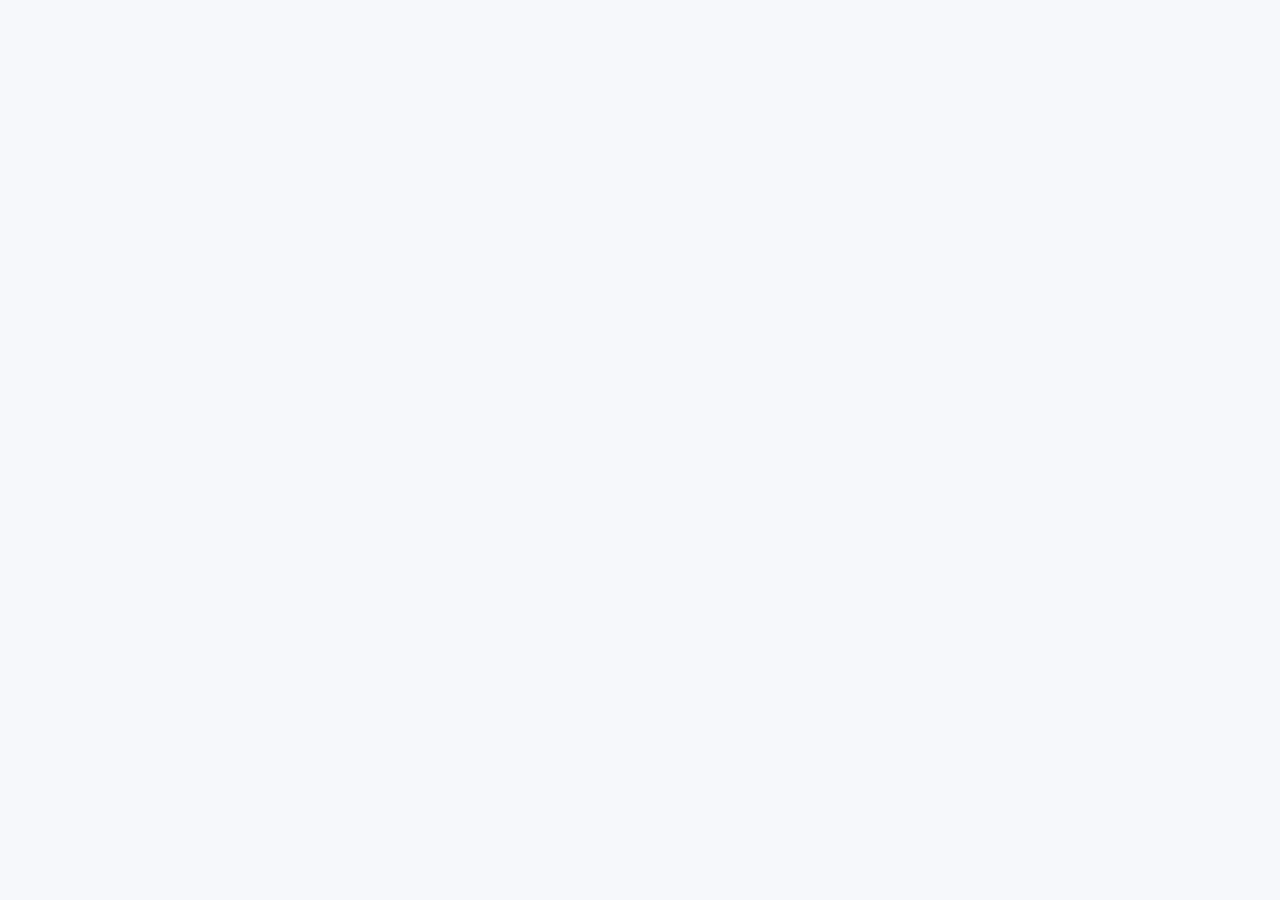
==== commit fd4fd39a: "Add files via upload" ====
--- a/admin/index.html
+++ b/admin/index.html
@@ -1,7 +1,7 @@
 <!doctype html><html lang="id"><head>
 <meta charset="utf-8"><meta name="viewport" content="width=device-width,initial-scale=1,viewport-fit=cover"><meta name="theme-color" content="#0f1f3b">
 <title>JedaSpace Admin</title><link rel="icon" href="../assets/logo.png"><link rel="stylesheet" href="../assets/style.css"></head><body>
-<div id="staffSetup" class="state-card state-warning hidden"><div class="state-icon">⚙️</div><h2>Firebase belum dihubungkan</h2><p>Isi <code>js/firebase-config.js</code> lalu ikuti <strong>SETUP-HP.txt</strong>.</p></div>
+<div id="staffSetup" class="state-card state-warning hidden"><div class="state-icon">⚙️</div><h2>Firebase belum dihubungkan</h2><p>Firebase config sudah disiapkan. Pastikan semua folder project ikut ter-upload dan ikuti <strong>SETUP-HP.txt</strong>.</p></div>
 <section id="loginShell" class="login-shell hidden"><div class="login-card"><div class="brand"><img class="brand-logo" src="../assets/logo.png" alt="JedaSpace"><div class="brand-copy"><strong>JedaSpace</strong><span>Admin Console</span></div></div><h1>Login admin</h1><p>Gunakan akun admin yang dibuat di Firebase Authentication.</p><form id="loginForm"><div class="form-group"><label>Email</label><input class="input" type="email" name="email" autocomplete="email" required></div><div class="form-group"><label>Password</label><input class="input" type="password" name="password" autocomplete="current-password" required></div><button class="btn btn-primary btn-block" type="submit">Masuk</button></form></div></section>
 <div id="staffShell" class="staff-layout hidden">
 <aside class="sidebar"><div class="brand"><img class="brand-logo" src="../assets/logo.png" alt="JedaSpace"><div class="brand-copy"><strong>JedaSpace</strong><span>Admin</span></div></div><nav class="nav"><button class="nav-btn active" data-view="dashboard">⌂ Dashboard</button><button class="nav-btn" data-view="menu">☕ Menu</button><button class="nav-btn" data-view="categories">▦ Kategori</button><button class="nav-btn" data-view="tables">▣ Meja & QR</button><button class="nav-btn" data-view="staff">♙ Staff</button><button class="nav-btn" data-view="orders">↻ Riwayat</button><button class="nav-btn" data-view="settings">⚙ Pengaturan</button></nav><div class="sidebar-footer"><div class="small"><strong data-staff-name>Admin</strong><br><span data-staff-role class="muted">admin</span></div></div></aside>
@@ -15,7 +15,7 @@
 <section id="view-settings" class="hidden"><div class="panel"><div class="panel-head"><h2>Pengaturan publik</h2></div><div class="panel-body"><form id="settingsForm"><div class="two-col"><div class="form-group"><label>Nama cafe</label><input id="settingCafeName" class="input" required></div><div class="form-group"><label>Google Maps / rating URL</label><input id="settingMapsUrl" class="input" placeholder="https://..."></div></div><div class="form-group"><label>Pesan singkat</label><input id="settingTagline" class="input" placeholder="Ambil jeda, nikmati momennya."></div><button class="btn btn-primary" type="submit">Simpan pengaturan</button></form></div></div></section>
 </div></main></div>
 
-<div id="menuModal" class="overlay modal"><div class="sheet"><div class="sheet-head"><h3 id="menuModalTitle">Menu</h3><button class="icon-btn" data-close="menuModal">✕</button></div><form id="menuForm"><input type="hidden" id="menuId"><div class="two-col"><div class="form-group"><label>Nama menu</label><input id="menuName" class="input" required></div><div class="form-group"><label>Kategori</label><select id="menuCategory" class="select" required></select></div></div><div class="form-group"><label>Deskripsi</label><textarea id="menuDescription" class="textarea"></textarea></div><div class="three-col"><div class="form-group"><label>Harga dasar</label><input id="menuPrice" class="input" type="number" min="0" required></div><div class="form-group"><label>Urutan</label><input id="menuSort" class="input" type="number" value="0"></div><div class="form-group"><label>Status</label><select id="menuAvailable" class="select"><option value="true">Tersedia</option><option value="false">Habis</option></select></div></div><div class="form-group"><label>URL foto menu (opsional)</label><input id="menuImageUrl" class="input" type="url" placeholder="https://..."><div class="small muted" style="margin-top:6px">Bisa pakai URL gambar dari GitHub/CDN. Ini paling mudah jika memakai Firebase Spark.</div></div><div class="form-group"><label>Atau upload foto ke Firebase Storage (opsional)</label><input id="menuImage" class="file-field" type="file" accept="image/*"><div id="currentImageHint" class="small muted" style="margin-top:6px"></div></div><div class="form-group"><label>Varian — satu grup per baris</label><textarea id="menuVariants" class="textarea" placeholder="Suhu: Hot|0, Iced|3000&#10;Ukuran: Regular|0, Large|5000&#10;Gula: Normal|0, Less Sugar|0"></textarea><div class="small muted">Format: Nama Grup: Opsi|TambahanHarga, Opsi|TambahanHarga</div></div><div class="form-group"><label>Topping — satu per baris</label><textarea id="menuAddons" class="textarea" placeholder="Extra Shot|5000&#10;Oat Milk|8000"></textarea></div><div class="two-col"><div class="form-group"><label>Aktif</label><select id="menuActive" class="select"><option value="true">Aktif</option><option value="false">Nonaktif</option></select></div></div><button class="btn btn-primary btn-block" type="submit">Simpan menu</button></form></div></div>
+<div id="menuModal" class="overlay modal"><div class="sheet"><div class="sheet-head"><h3 id="menuModalTitle">Menu</h3><button class="icon-btn" data-close="menuModal">✕</button></div><form id="menuForm"><input type="hidden" id="menuId"><div class="two-col"><div class="form-group"><label>Nama menu</label><input id="menuName" class="input" required></div><div class="form-group"><label>Kategori</label><select id="menuCategory" class="select" required></select></div></div><div class="form-group"><label>Deskripsi</label><textarea id="menuDescription" class="textarea"></textarea></div><div class="three-col"><div class="form-group"><label>Harga dasar</label><input id="menuPrice" class="input" type="number" min="0" required></div><div class="form-group"><label>Urutan</label><input id="menuSort" class="input" type="number" value="0"></div><div class="form-group"><label>Status</label><select id="menuAvailable" class="select"><option value="true">Tersedia</option><option value="false">Habis</option></select></div></div><div class="form-group"><label>Foto menu (path GitHub atau URL)</label><input id="menuImageUrl" class="input" type="text" placeholder="images/jeda-signature.jpg atau https://..."><div class="small muted" style="margin-top:6px">Tanpa Firebase Storage. Upload gambar ke folder <strong>images/</strong> di GitHub lalu isi path-nya, misalnya <code>images/americano.jpg</code>.</div></div><div class="form-group"><label>Varian — satu grup per baris</label><textarea id="menuVariants" class="textarea" placeholder="Suhu: Hot|0, Iced|3000&#10;Ukuran: Regular|0, Large|5000&#10;Gula: Normal|0, Less Sugar|0"></textarea><div class="small muted">Format: Nama Grup: Opsi|TambahanHarga, Opsi|TambahanHarga</div></div><div class="form-group"><label>Topping — satu per baris</label><textarea id="menuAddons" class="textarea" placeholder="Extra Shot|5000&#10;Oat Milk|8000"></textarea></div><div class="two-col"><div class="form-group"><label>Aktif</label><select id="menuActive" class="select"><option value="true">Aktif</option><option value="false">Nonaktif</option></select></div></div><button class="btn btn-primary btn-block" type="submit">Simpan menu</button></form></div></div>
 <div id="categoryModal" class="overlay modal"><div class="sheet"><div class="sheet-head"><h3>Kategori</h3><button class="icon-btn" data-close="categoryModal">✕</button></div><form id="categoryForm"><input type="hidden" id="categoryId"><div class="form-group"><label>Nama</label><input id="categoryName" class="input" required></div><div class="two-col"><div class="form-group"><label>Urutan</label><input id="categorySort" class="input" type="number" value="0"></div><div class="form-group"><label>Status</label><select id="categoryActive" class="select"><option value="true">Aktif</option><option value="false">Nonaktif</option></select></div></div><button class="btn btn-primary btn-block" type="submit">Simpan kategori</button></form></div></div>
 <div id="tableModal" class="overlay modal"><div class="sheet"><div class="sheet-head"><h3>Meja</h3><button class="icon-btn" data-close="tableModal">✕</button></div><form id="tableForm"><input type="hidden" id="tableId"><div class="two-col"><div class="form-group"><label>Nomor meja</label><input id="tableNumber" class="input" required placeholder="01"></div><div class="form-group"><label>Nama meja</label><input id="tableName" class="input" placeholder="Meja 01"></div></div><div class="form-group"><label>Status</label><select id="tableActive" class="select"><option value="true">Aktif</option><option value="false">Nonaktif</option></select></div><button class="btn btn-primary btn-block" type="submit">Simpan meja</button></form></div></div>
 <div id="staffModal" class="overlay modal"><div class="sheet"><div class="sheet-head"><h3>Profil staf</h3><button class="icon-btn" data-close="staffModal">✕</button></div><form id="staffForm"><div class="form-group"><label>Firebase Auth UID</label><input id="staffUid" class="input mono" required></div><div class="two-col"><div class="form-group"><label>Nama</label><input id="staffName" class="input" required></div><div class="form-group"><label>Email</label><input id="staffEmail" class="input" type="email" required></div></div><div class="two-col"><div class="form-group"><label>Role</label><select id="staffRole" class="select"><option value="barista">Barista</option><option value="admin">Admin</option></select></div><div class="form-group"><label>Status</label><select id="staffActive" class="select"><option value="true">Aktif</option><option value="false">Nonaktif</option></select></div></div><button class="btn btn-primary btn-block" type="submit">Simpan profil</button></form></div></div>
--- a/assets/style.css
+++ b/assets/style.css
@@ -0,0 +1,20 @@
+:root{
+  --bg:#f6f8fb;--surface:#fff;--surface-2:#eef4ff;--text:#172033;--muted:#667085;
+  --primary:#155eef;--primary-dark:#0b3ca8;--primary-soft:#eaf1ff;--border:#e4e7ec;
+  --success:#067647;--success-soft:#ecfdf3;--warning:#b54708;--warning-soft:#fff6ed;
+  --danger:#b42318;--danger-soft:#fef3f2;--shadow:0 14px 40px rgba(16,24,40,.08);
+  --radius:20px;--radius-sm:14px;--max:1180px
+}
+*{box-sizing:border-box}html{scroll-behavior:smooth}body{margin:0;font-family:Inter,ui-sans-serif,system-ui,-apple-system,BlinkMacSystemFont,"Segoe UI",sans-serif;background:var(--bg);color:var(--text);-webkit-font-smoothing:antialiased}button,input,textarea,select{font:inherit}button{cursor:pointer}img{max-width:100%;display:block}a{text-decoration:none;color:inherit}.hidden{display:none!important}.muted{color:var(--muted)}.small{font-size:.86rem}.mono{font-family:ui-monospace,SFMono-Regular,Menlo,monospace}.text-danger{color:var(--danger)}.text-success{color:var(--success)}
+.app-shell{min-height:100vh}.topbar{position:sticky;top:0;z-index:30;background:rgba(255,255,255,.92);backdrop-filter:blur(14px);border-bottom:1px solid rgba(228,231,236,.9)}.topbar-inner{max-width:var(--max);margin:auto;padding:12px 16px;display:flex;align-items:center;justify-content:space-between;gap:12px}.brand{display:flex;align-items:center;gap:10px}.brand-logo{width:42px;height:42px;border-radius:12px;object-fit:contain;background:#fff;border:1px solid var(--border);padding:4px}.brand-copy strong{display:block;font-size:.98rem}.brand-copy span{display:block;color:var(--muted);font-size:.78rem;margin-top:2px}.top-actions{display:flex;align-items:center;gap:8px}.table-chip,.status-chip,.badge{display:inline-flex;align-items:center;gap:6px;border-radius:999px;padding:7px 10px;font-weight:700;font-size:.78rem}.table-chip{background:var(--primary-soft);color:var(--primary-dark)}.status-chip{background:#f2f4f7;color:#475467}.status-dot{width:7px;height:7px;border-radius:50%;background:#12b76a}.container{width:min(var(--max),calc(100% - 28px));margin:0 auto;padding:22px 0 96px}.hero{display:grid;grid-template-columns:1.35fr .65fr;gap:20px;margin:8px 0 22px}.hero-panel{background:linear-gradient(135deg,#0f4fd8,#2878ff);color:#fff;border-radius:26px;padding:26px;min-height:190px;position:relative;overflow:hidden;box-shadow:0 20px 50px rgba(21,94,239,.18)}.hero-panel:after{content:"";position:absolute;width:210px;height:210px;border-radius:50%;background:rgba(255,255,255,.09);right:-40px;bottom:-90px}.hero h1{font-size:clamp(1.7rem,4vw,2.5rem);line-height:1.08;margin:0 0 10px;letter-spacing:-.035em}.hero p{margin:0;max-width:590px;color:rgba(255,255,255,.82);line-height:1.65}.hero-side{background:var(--surface);border:1px solid var(--border);border-radius:26px;padding:22px;display:flex;flex-direction:column;justify-content:space-between;box-shadow:var(--shadow)}.hero-side .big-number{font-size:2rem;font-weight:850;letter-spacing:-.04em}.section-title{display:flex;align-items:end;justify-content:space-between;gap:14px;margin:24px 0 12px}.section-title h2{margin:0;font-size:1.2rem;letter-spacing:-.02em}.section-title p{margin:4px 0 0;color:var(--muted);font-size:.9rem}.search-wrap{position:relative}.search-wrap input{width:100%;padding:13px 14px 13px 42px;border:1px solid var(--border);border-radius:15px;background:#fff;outline:none;transition:.2s}.search-wrap input:focus{border-color:#84adff;box-shadow:0 0 0 4px rgba(21,94,239,.08)}.search-icon{position:absolute;left:15px;top:50%;transform:translateY(-50%);color:#98a2b3}.category-row{display:flex;gap:8px;overflow:auto;padding:2px 0 8px;scrollbar-width:none}.category-row::-webkit-scrollbar{display:none}.category-btn{border:1px solid var(--border);background:#fff;padding:10px 14px;border-radius:999px;font-weight:750;color:#475467;white-space:nowrap;transition:.18s}.category-btn:hover{transform:translateY(-1px);border-color:#b2ccff}.category-btn.active{background:var(--primary);border-color:var(--primary);color:#fff;box-shadow:0 8px 20px rgba(21,94,239,.18)}
+.menu-grid{display:grid;grid-template-columns:repeat(2,minmax(0,1fr));gap:14px}.menu-card{background:#fff;border:1px solid var(--border);border-radius:20px;overflow:hidden;position:relative;transition:.2s;min-width:0}.menu-card:hover{transform:translateY(-2px);box-shadow:var(--shadow);border-color:#d0d5dd}.menu-image{aspect-ratio:16/10;background:linear-gradient(145deg,#eef4ff,#dce8ff);overflow:hidden;position:relative}.menu-image img{width:100%;height:100%;object-fit:cover;transition:transform .35s}.menu-card:hover .menu-image img{transform:scale(1.035)}.menu-placeholder{height:100%;display:grid;place-items:center;color:#6b8ed8;font-weight:800;font-size:1.1rem}.menu-body{padding:14px}.menu-name{font-weight:850;letter-spacing:-.015em;margin:0 0 5px}.menu-desc{font-size:.83rem;line-height:1.45;color:var(--muted);height:2.4em;overflow:hidden}.menu-footer{display:flex;align-items:center;justify-content:space-between;gap:10px;margin-top:13px}.menu-price{font-weight:850;color:#101828}.icon-btn,.add-btn{border:0;display:inline-grid;place-items:center;transition:.16s}.add-btn{width:38px;height:38px;border-radius:12px;background:var(--primary);color:#fff;font-size:1.25rem;font-weight:700;box-shadow:0 8px 18px rgba(21,94,239,.18)}.add-btn:active,.btn:active,.icon-btn:active{transform:scale(.96)}.soldout{position:absolute;top:10px;left:10px;background:rgba(17,24,39,.86);color:#fff;padding:6px 9px;border-radius:999px;font-size:.72rem;font-weight:800}.menu-card.unavailable{opacity:.68}.menu-card.unavailable .add-btn{background:#d0d5dd;box-shadow:none;cursor:not-allowed}
+.btn{border:1px solid transparent;border-radius:14px;padding:11px 15px;font-weight:800;display:inline-flex;align-items:center;justify-content:center;gap:8px;transition:.18s;min-height:44px}.btn-primary{background:var(--primary);color:#fff;box-shadow:0 8px 20px rgba(21,94,239,.16)}.btn-primary:hover{background:#0f50d8}.btn-secondary{background:#fff;border-color:var(--border);color:#344054}.btn-secondary:hover{background:#f9fafb}.btn-danger{background:var(--danger);color:#fff}.btn-success{background:var(--success);color:#fff}.btn-ghost{background:transparent;color:#475467}.btn:disabled{opacity:.5;cursor:not-allowed;transform:none}.btn-sm{min-height:36px;padding:7px 10px;border-radius:11px;font-size:.8rem}.btn-block{width:100%}
+.cart-fab{position:fixed;left:50%;bottom:18px;transform:translateX(-50%);z-index:35;width:min(520px,calc(100% - 24px));background:#101828;color:#fff;border:0;border-radius:18px;padding:13px 15px;display:flex;align-items:center;justify-content:space-between;box-shadow:0 20px 45px rgba(16,24,40,.28);animation:rise .24s ease}.cart-fab .count{background:var(--primary);min-width:28px;height:28px;border-radius:9px;display:grid;place-items:center;font-weight:850}.cart-fab strong{font-size:.93rem}.cart-fab span{font-size:.78rem;color:#d0d5dd}.cart-fab-price{font-weight:900}@keyframes rise{from{opacity:0;transform:translate(-50%,10px)}to{opacity:1;transform:translate(-50%,0)}}
+.overlay{position:fixed;inset:0;background:rgba(16,24,40,.46);backdrop-filter:blur(4px);z-index:60;display:flex;align-items:flex-end;justify-content:center;padding:16px;opacity:0;pointer-events:none;transition:.2s}.overlay.open{opacity:1;pointer-events:auto}.sheet{width:min(620px,100%);max-height:90vh;overflow:auto;background:#fff;border-radius:24px;padding:18px;box-shadow:0 30px 80px rgba(16,24,40,.22);transform:translateY(18px);transition:.22s}.overlay.open .sheet{transform:translateY(0)}.modal{align-items:center}.modal .sheet{width:min(560px,100%)}.sheet-head{display:flex;align-items:start;justify-content:space-between;gap:14px;margin-bottom:16px}.sheet-head h3{margin:0;font-size:1.16rem}.icon-btn{width:38px;height:38px;border-radius:12px;background:#f2f4f7;color:#475467}.form-group{margin-bottom:14px}.form-group label{display:block;font-size:.82rem;font-weight:800;margin-bottom:7px;color:#344054}.input,.select,.textarea{width:100%;border:1px solid var(--border);border-radius:13px;padding:11px 12px;background:#fff;outline:none;transition:.18s;color:var(--text)}.textarea{min-height:90px;resize:vertical}.input:focus,.select:focus,.textarea:focus{border-color:#84adff;box-shadow:0 0 0 4px rgba(21,94,239,.08)}.option-group{border:1px solid var(--border);border-radius:16px;padding:12px;margin:12px 0}.option-group-title{font-weight:850;font-size:.88rem;margin-bottom:8px}.option-list{display:flex;flex-wrap:wrap;gap:8px}.option-pill{border:1px solid var(--border);border-radius:999px;background:#fff;padding:9px 11px;font-size:.82rem;font-weight:750}.option-pill.selected{background:var(--primary-soft);border-color:#84adff;color:var(--primary-dark)}.qty-control{display:inline-flex;align-items:center;border:1px solid var(--border);border-radius:13px;overflow:hidden}.qty-control button{border:0;background:#f9fafb;width:38px;height:38px;font-size:1.15rem}.qty-control span{min-width:38px;text-align:center;font-weight:850}.line-item{display:grid;grid-template-columns:1fr auto;gap:12px;padding:13px 0;border-bottom:1px solid var(--border)}.line-item:last-child{border-bottom:0}.line-meta{font-size:.8rem;color:var(--muted);margin-top:4px;line-height:1.45}.summary{background:#f9fafb;border-radius:16px;padding:13px;margin-top:13px}.summary-row{display:flex;justify-content:space-between;gap:12px;padding:5px 0;font-size:.88rem}.summary-row.total{font-weight:900;font-size:1rem;border-top:1px dashed #d0d5dd;margin-top:6px;padding-top:10px}.payment-note{background:var(--warning-soft);color:#8b4513;border:1px solid #fedf89;border-radius:14px;padding:11px 12px;font-size:.82rem;line-height:1.5}
+.state-card{max-width:620px;margin:70px auto;background:#fff;border:1px solid var(--border);border-radius:24px;padding:28px;text-align:center;box-shadow:var(--shadow)}.state-card h2{margin:10px 0 8px}.state-card p{color:var(--muted);line-height:1.6}.state-icon{font-size:2rem}.state-warning{border-color:#fedf89}.status-timeline{margin:18px 0}.status-step{display:grid;grid-template-columns:24px 1fr;gap:10px;position:relative;padding-bottom:16px}.status-step:before{content:"";position:absolute;width:2px;background:#e4e7ec;left:7px;top:16px;bottom:0}.status-step:last-child:before{display:none}.status-mark{width:16px;height:16px;border-radius:50%;background:#d0d5dd;margin-top:2px;z-index:1}.status-step.done .status-mark,.status-step.active .status-mark{background:var(--primary);box-shadow:0 0 0 4px var(--primary-soft)}.status-step strong{font-size:.88rem}.status-step small{display:block;color:var(--muted);margin-top:3px}
+.login-shell{min-height:100vh;display:grid;place-items:center;padding:20px;background:radial-gradient(circle at top right,#dce8ff,transparent 35%),var(--bg)}.login-card{width:min(440px,100%);background:#fff;border:1px solid var(--border);border-radius:26px;padding:24px;box-shadow:var(--shadow)}.login-card .brand{margin-bottom:22px}.login-card h1{font-size:1.5rem;margin:0 0 6px}.login-card>p{color:var(--muted);margin:0 0 20px;line-height:1.55}
+.staff-layout{display:grid;grid-template-columns:240px 1fr;min-height:100vh}.sidebar{position:sticky;top:0;height:100vh;background:#0f1f3b;color:#dce7fb;padding:18px 14px;display:flex;flex-direction:column}.sidebar .brand{padding:4px 6px 18px}.sidebar .brand-logo{background:#fff}.sidebar .brand-copy span{color:#9db1d5}.nav{display:grid;gap:5px}.nav-btn{border:0;background:transparent;color:#b7c6e1;text-align:left;border-radius:12px;padding:11px 12px;font-weight:750;display:flex;gap:9px;align-items:center}.nav-btn.active,.nav-btn:hover{background:#17315c;color:#fff}.sidebar-footer{margin-top:auto;border-top:1px solid rgba(255,255,255,.1);padding-top:12px}.staff-main{min-width:0}.staff-topbar{position:sticky;top:0;z-index:20;background:rgba(246,248,251,.92);backdrop-filter:blur(14px);border-bottom:1px solid var(--border);padding:14px 20px;display:flex;justify-content:space-between;align-items:center;gap:14px}.staff-content{padding:20px;max-width:1480px;margin:auto}.page-title h1{font-size:1.4rem;margin:0 0 4px;letter-spacing:-.025em}.page-title p{margin:0;color:var(--muted);font-size:.86rem}.stats-grid{display:grid;grid-template-columns:repeat(4,minmax(0,1fr));gap:12px;margin:18px 0}.stat-card{background:#fff;border:1px solid var(--border);border-radius:18px;padding:16px}.stat-card span{font-size:.8rem;color:var(--muted);font-weight:700}.stat-card strong{display:block;font-size:1.6rem;margin-top:5px;letter-spacing:-.03em}.panel{background:#fff;border:1px solid var(--border);border-radius:20px;margin-top:14px;overflow:hidden}.panel-head{padding:15px 16px;border-bottom:1px solid var(--border);display:flex;align-items:center;justify-content:space-between;gap:12px}.panel-head h2{font-size:1rem;margin:0}.panel-body{padding:16px}.table-scroll{overflow:auto}.data-table{width:100%;border-collapse:collapse;min-width:760px}.data-table th,.data-table td{padding:11px 12px;border-bottom:1px solid #f0f2f5;text-align:left;font-size:.82rem;vertical-align:top}.data-table th{font-size:.74rem;color:#667085;text-transform:uppercase;letter-spacing:.045em;background:#fafbfc}.data-table tr:hover td{background:#fcfdff}.actions{display:flex;gap:6px;flex-wrap:wrap}.badge{padding:5px 8px}.badge-blue{background:var(--primary-soft);color:var(--primary-dark)}.badge-green{background:var(--success-soft);color:var(--success)}.badge-yellow{background:var(--warning-soft);color:var(--warning)}.badge-red{background:var(--danger-soft);color:var(--danger)}.badge-gray{background:#f2f4f7;color:#475467}.order-board{display:grid;grid-template-columns:repeat(3,minmax(280px,1fr));gap:14px;align-items:start}.order-column{background:#edf1f7;border-radius:20px;padding:10px;min-height:300px}.order-column-head{display:flex;justify-content:space-between;align-items:center;padding:6px 5px 11px;font-size:.84rem;font-weight:900}.order-count{background:#fff;min-width:26px;height:26px;border-radius:9px;display:grid;place-items:center;font-size:.75rem}.order-card{background:#fff;border:1px solid var(--border);border-radius:17px;padding:14px;margin-bottom:9px;box-shadow:0 5px 16px rgba(16,24,40,.05)}.order-card.new-order{animation:newPulse 1.1s ease}@keyframes newPulse{0%{box-shadow:0 0 0 0 rgba(21,94,239,.28)}100%{box-shadow:0 0 0 14px rgba(21,94,239,0)}}.order-card-head{display:flex;justify-content:space-between;gap:10px}.order-card h3{margin:0;font-size:.95rem}.order-card .table-number{font-size:1.15rem;font-weight:900;color:var(--primary)}.order-items{margin:12px 0;display:grid;gap:9px}.order-item-row{display:grid;grid-template-columns:auto 1fr auto;gap:8px;font-size:.82rem}.order-item-row .qty{font-weight:900}.order-note{background:#fff8ed;border-radius:11px;padding:9px;font-size:.78rem;color:#8b4513;margin:10px 0}.order-actions{display:grid;gap:7px}.inventory-list{display:grid;grid-template-columns:repeat(2,minmax(0,1fr));gap:9px}.inventory-card{border:1px solid var(--border);border-radius:15px;padding:12px;display:flex;align-items:center;justify-content:space-between;gap:10px}.switch{position:relative;width:46px;height:26px;background:#d0d5dd;border-radius:999px;border:0;transition:.2s}.switch:after{content:"";position:absolute;width:20px;height:20px;left:3px;top:3px;background:#fff;border-radius:50%;box-shadow:0 1px 4px rgba(16,24,40,.18);transition:.2s}.switch.on{background:var(--success)}.switch.on:after{transform:translateX(20px)}
+.toolbar{display:flex;gap:8px;flex-wrap:wrap;align-items:center}.toolbar .input,.toolbar .select{width:auto;min-width:150px}.empty{padding:34px;text-align:center;color:var(--muted)}.skeleton{background:linear-gradient(90deg,#f2f4f7 25%,#e8ebef 37%,#f2f4f7 63%);background-size:400% 100%;animation:shimmer 1.3s infinite;border-radius:12px}@keyframes shimmer{0%{background-position:100% 0}100%{background-position:0 0}}.spinner{width:15px;height:15px;border:2px solid rgba(255,255,255,.4);border-top-color:#fff;border-radius:50%;animation:spin .7s linear infinite}@keyframes spin{to{transform:rotate(360deg)}}.toast-host{position:fixed;top:18px;right:18px;z-index:200;display:grid;gap:8px}.toast{background:#101828;color:#fff;border-radius:13px;padding:11px 13px;min-width:220px;max-width:340px;box-shadow:0 14px 30px rgba(16,24,40,.2);opacity:0;transform:translateY(-8px);transition:.2s;font-size:.84rem}.toast.show{opacity:1;transform:translateY(0)}.toast-success{background:#05603a}.toast-error{background:#912018}.toast-warning{background:#93370d}.setup-banner{background:#fff6ed;border-bottom:1px solid #fedf89;color:#8b4513;padding:9px 14px;text-align:center;font-size:.82rem;font-weight:700}
+.qr-box{background:#fff;border:1px solid var(--border);border-radius:18px;padding:15px;display:inline-grid;place-items:center}.qr-box img,.qr-box canvas{max-width:240px!important;height:auto!important}.image-preview{width:96px;height:72px;border-radius:12px;object-fit:cover;background:#eef4ff;border:1px solid var(--border)}.file-field{border:1px dashed #98a2b3;border-radius:14px;padding:12px;background:#fafafa}.two-col{display:grid;grid-template-columns:1fr 1fr;gap:12px}.three-col{display:grid;grid-template-columns:repeat(3,1fr);gap:12px}.divider{height:1px;background:var(--border);margin:16px 0}
+@media(max-width:960px){.hero{grid-template-columns:1fr}.hero-side{display:none}.stats-grid{grid-template-columns:repeat(2,1fr)}.order-board{grid-template-columns:1fr}.staff-layout{display:block}.sidebar{height:auto;position:sticky;top:0;z-index:40;padding:8px 10px;display:block}.sidebar .brand,.sidebar-footer{display:none}.nav{display:flex;overflow:auto;gap:5px}.nav-btn{white-space:nowrap;padding:9px 11px}.staff-topbar{top:49px}.inventory-list{grid-template-columns:1fr}}
+@media(max-width:640px){.container{width:min(100% - 20px,100%);padding-top:14px}.topbar-inner{padding:10px}.brand-logo{width:38px;height:38px}.brand-copy span{display:none}.status-chip{display:none}.hero-panel{padding:20px;min-height:160px;border-radius:22px}.hero-panel p{font-size:.88rem}.menu-grid{grid-template-columns:1fr 1fr;gap:9px}.menu-body{padding:11px}.menu-desc{display:none}.menu-price{font-size:.86rem}.add-btn{width:34px;height:34px;border-radius:11px}.sheet{border-radius:22px 22px 16px 16px;padding:15px}.overlay{padding:8px}.stats-grid{grid-template-columns:1fr 1fr;gap:8px}.staff-content{padding:12px}.staff-topbar{padding:11px 12px}.page-title h1{font-size:1.12rem}.panel-body{padding:12px}.two-col,.three-col{grid-template-columns:1fr}.toolbar .input,.toolbar .select{width:100%}.toast-host{left:12px;right:12px;top:12px}.toast{max-width:none;width:100%}.order-column{min-height:0}.login-card{padding:20px;border-radius:22px}}
